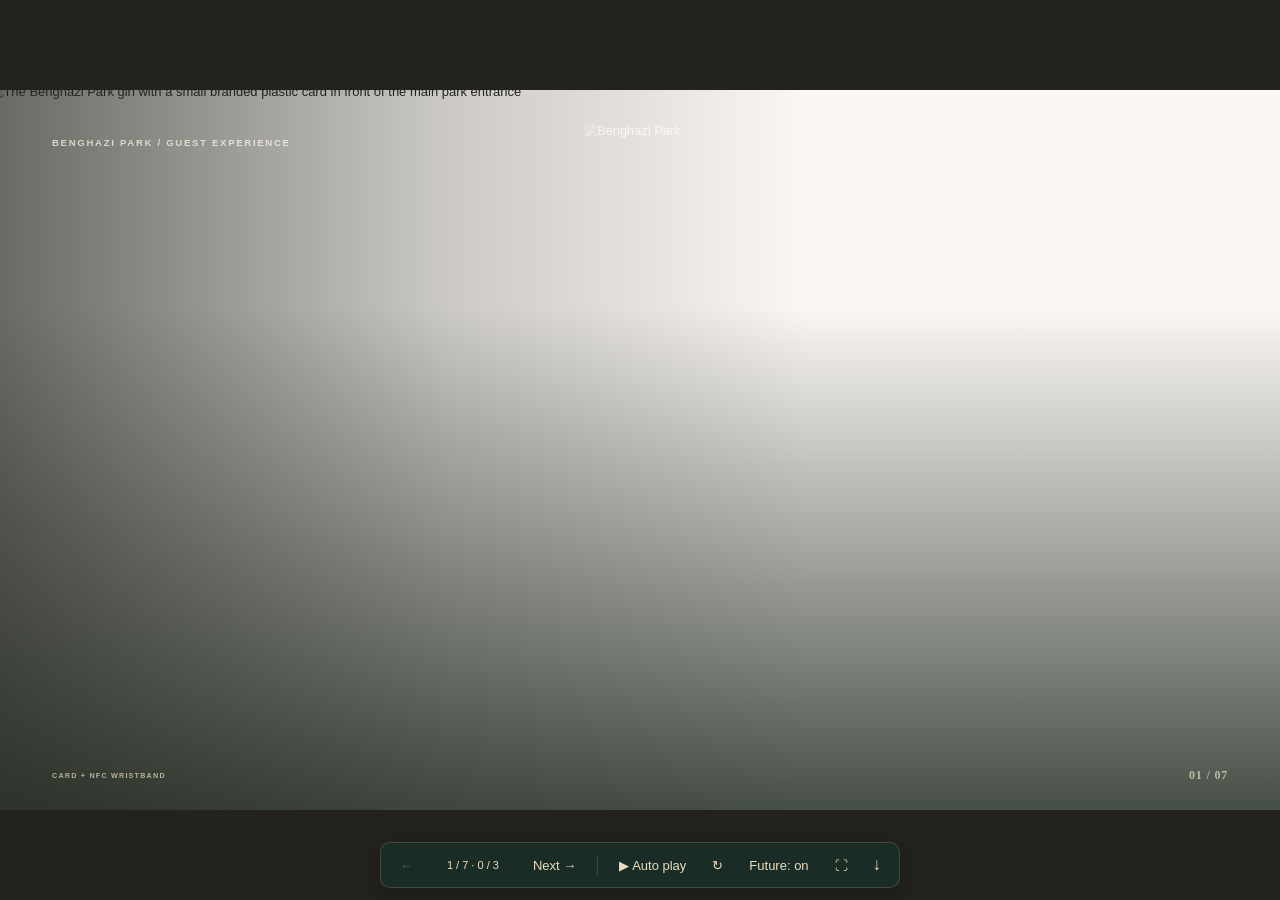
==== index.html @ ab088502 "Brighten only the sixth telephone slide on a pure white canvas" ====
<!doctype html>
<html lang="en"><head><meta charset="utf-8"><meta name="viewport" content="width=device-width,initial-scale=1"><meta name="color-scheme" content="only light"><title>Benghazi Park — One card. One park experience.</title><meta name="description" content="Benghazi Park guest card, park journeys and one connected payment system."><meta property="og:title" content="Benghazi Park — One card. One park experience."><meta property="og:description" content="An animated presentation of the guest wallet and park experience."><meta property="og:type" content="website"><link rel="icon" href="data:,"><link rel="stylesheet" href="presentation.css"></head>
<body><div id="viewport"><main id="stage" aria-label="Benghazi Park presentation">
<section class="slide cover" data-name="One card" data-max="3">
 <img class="hero-image" src="assets/hero.png" alt="The Benghazi Park girl with a small branded plastic card in front of the main park entrance"><div class="cover-shade"></div>
 <header><span class="eyebrow">BENGHAZI PARK / GUEST EXPERIENCE</span><img class="brand" src="assets/brand.png" alt="Benghazi Park"></header>
 <div class="cover-copy"><p class="chapter reveal" data-step="1">A SMALL CARD. A WHOLE PARK.</p><h1 class="reveal" data-step="2">One card.<br>One park<br><em>experience.</em></h1><p class="cover-sub reveal" data-step="3">Your key to the places<br>you come to enjoy.</p></div>
 <p class="card-focus reveal" data-step="3"><i></i> ONE GUEST WALLET</p><footer><span>CARD + NFC WRISTBAND</span><span class="page-no"></span></footer>
</section>
<section class="slide journey" data-name="The guest journey" data-max="5">
 <header><span class="eyebrow">01 / THE GUEST JOURNEY</span><img class="brand" src="assets/brand.png" alt="Benghazi Park"></header>
 <h2>One card.<br><em>Enjoy. Top up. Repeat.</em></h2><p class="start-here">START HERE <svg viewBox="0 0 32 32" aria-hidden="true"><path d="M25 7 7 25M7 12v13h13" fill="none" stroke="currentColor" stroke-width="2" stroke-linecap="round" stroke-linejoin="round"/></svg></p>
 <svg class="journey-lines" viewBox="0 0 1600 900" aria-hidden="true"><defs><marker id="arrow" markerWidth="9" markerHeight="9" refX="7" refY="4.5" orient="auto"><path d="M1 1 7 4.5 1 8" fill="none" stroke="#e84e1d" stroke-width="1.2"/></marker><marker id="mint-arrow" markerWidth="9" markerHeight="9" refX="7" refY="4.5" orient="auto"><path d="M1 1 7 4.5 1 8" fill="none" stroke="#4caa9d" stroke-width="1.2"/></marker></defs><path class="wave-bed" d="M1260 485C1120 300 1045 415 982 516S860 600 800 545C670 420 600 415 512 495S375 576 278 497"/><path class="trace" data-step="2" marker-end="url(#arrow)" d="M1145 439C1080 366 1043 425 983 516L968 545"/><path class="trace" data-step="3" marker-end="url(#arrow)" d="M676 518C604 432 555 445 509 503C476 545 433 563 388 540"/><path class="trace mint" data-step="4" marker-end="url(#mint-arrow)" d="M258 690C335 772 631 782 759 691"/></svg>
 <article class="journey-stop ticket-stop reveal" data-step="1"><p class="place-label">BEFORE THE MAIN ENTRANCE</p><div class="sprite ticket-art" data-sprite="0" role="img" aria-label="Benghazi Park Ticket Office"></div><div class="ticket-actions"><span class="reveal" data-step="2">First top-up <b>02</b></span><i>+</i><span>Get a card <b>01</b></span></div><p class="stop-caption">One Ticket Office. Two operations.</p><div class="ticket-carriers"><img src="assets/carriers.png" alt="Guest card and NFC wristband"><span>CARD OR NFC<br>WRISTBAND</span></div></article>
 <article class="journey-stop ride-stop reveal" data-step="3"><p class="place-label">IN THE PARK</p><img class="ride-art" src="assets/wheel.png" alt="Ferris wheel"><h3>Enjoy the park <b>03</b></h3><p class="stop-caption">Use the wallet for paid experiences.</p></article>
 <article class="journey-stop topup-stop reveal" data-step="4"><p class="place-label">INSIDE THE PARK</p><div class="topup-art"><svg viewBox="0 0 200 200" aria-hidden="true"><path d="M74 137h47l18 28H56Z" fill="#bfd4ca"/><g transform="rotate(-9 100 100)"><rect x="46" y="34" width="105" height="126" rx="16" fill="#315f53"/><rect x="58" y="48" width="81" height="51" rx="6" fill="#a4d8c8"/><path d="M84 74h26M97 61v26" stroke="#4d8e7f" stroke-width="5"/><g fill="#e9f2e7"><circle cx="70" cy="115" r="4"/><circle cx="96" cy="115" r="4"/><circle cx="123" cy="115" r="4"/><circle cx="70" cy="135" r="4"/><circle cx="96" cy="135" r="4"/><circle cx="123" cy="135" r="4"/></g></g></svg><img src="assets/card.png" alt="Small guest card"><span>+</span></div><h3>Top up inside <b class="green">04</b></h3><p class="stop-caption">Visit a nearby service point.</p></article>
 <p class="repeat-caption reveal" data-step="4">TOP UP & KEEP ENJOYING</p><p class="bottom-note reveal" data-step="5"><strong>Wallet top-up and admission are separate.</strong> Top-up is available without entering the park.</p><footer><span>ONE WALLET · TWO CONTACTLESS CARRIERS</span><span class="page-no"></span></footer>
</section>
<section class="slide map-slide" data-name="Connected across the park" data-max="2">
 <header><span class="eyebrow">02 / ONE WALLET, MANY EXPERIENCES</span><img class="brand" src="assets/brand.png" alt="Benghazi Park"></header><h2>One wallet. <em>Across the park.</em></h2>
 <aside class="map-legend"><p>ONE CARD. MANY DESTINATIONS.</p><ol id="map-legend"></ol></aside><div class="map-board" id="main-map"><img class="terrain" src="assets/park.png" alt="Benghazi Park clay diorama with grey asphalt perimeter and the separate internal lakes"><svg id="route-layer" viewBox="0 0 1000 562.5" aria-label="Two animated guest journeys"></svg><div class="map-pins"></div></div>
 <div class="route-panel"><b id="route-title">TWO GUEST JOURNEYS</b><p id="route-caption">Click: guest 1 · Click again: guest 2</p><div class="route-key"><span><i></i>1 · MAIN ENTRANCE</span><span><i></i>2 · QUIET ENTRANCE</span></div><span id="route-status">READY TO EXPLORE</span></div>
 <footer><span>SPEND AT PAID DESTINATIONS · ONE CONNECTED GUEST WALLET</span><span class="page-no"></span></footer>
</section>
<section class="slide system-slide" data-name="One connected system" data-max="8">
 <header><span class="eyebrow">03 / THE SYSTEM BEHIND THE VISIT</span><img class="brand" src="assets/brand.png" alt="Benghazi Park"></header><h2>One system.<br><em>Connected tools.</em></h2>
 <svg class="system-lines" viewBox="0 0 1600 900" aria-hidden="true"><path class="trace" data-step="1" d="M650 392C610 359 586 343 535 343"/><path class="trace" data-step="2" d="M642 451C601 451 593 518 535 518"/><path class="trace" data-step="3" d="M949 392C995 356 1014 343 1060 343"/><path class="trace" data-step="4" d="M958 451C1000 451 1010 518 1060 518"/><path class="trace purple" data-step="5" d="M694 549C623 615 610 692 535 692"/><path class="trace tan" data-step="6" d="M907 549C978 618 994 692 1060 692"/><path class="trace" data-step="7" d="M750 642C716 664 673 651 636 680"/></svg>
 <div class="system-hub"><p>ONE CONNECTED CORE</p><h3>Park<br>management<br>system</h3><span>Wallet · transactions · access</span></div>
 <article class="system-node node-cash reveal" data-step="1"><div class="sprite" data-sprite="0"></div><div><span class="micro">ISSUE · TOP UP · TICKETS</span><h3><em>13</em> universal<br>cash desks</h3><p>Main entrance 10 + second 3</p></div></article>
 <article class="system-node node-entry reveal" data-step="2"><div class="sprite" data-sprite="3"></div><div><span class="micro">PARK ENTRY</span><h3>Entrance<br>turnstiles</h3><p>Admission control</p></div></article>
 <article class="system-node node-attractions reveal" data-step="3"><div class="sprite" data-sprite="4"></div><div><span class="micro">RIDE ACCESS</span><h3>Attraction<br>turnstiles</h3><p>Payment + permission to ride</p></div></article>
 <article class="system-node node-pos reveal" data-step="4"><div class="pos-art"><img src="assets/card.png" alt="Contactless card"><svg viewBox="0 0 120 160" aria-hidden="true"><rect x="18" y="8" width="84" height="143" rx="12" fill="#35685c"/><rect x="28" y="22" width="64" height="55" rx="5" fill="#a9d7c4"/><path d="M36 92h48M36 109h48M36 126h48" stroke="#e6efdf" stroke-width="6" stroke-dasharray="8 10"/></svg></div><div><span class="micro">WALLET PAYMENTS</span><h3>Food & retail<br>POS terminals</h3><p>One wallet across destinations</p></div></article>
 <article class="system-node node-internal reveal" data-step="5"><div class="sprite" data-sprite="0"></div><div><span class="micro">WALLET TOP-UP</span><h3><span class="purple-text">9</span> internal<br>service points</h3><p>Cashier-assisted top-up</p></div></article>
 <article class="system-node node-sports reveal" data-step="6"><div class="sport-art"><svg viewBox="0 0 180 130" aria-hidden="true"><g transform="translate(14 15) rotate(-12 75 50)"><rect width="150" height="98" rx="7" fill="#2c6257" stroke="#c4d2a5" stroke-width="8"/><rect x="12" y="12" width="126" height="74" fill="none" stroke="#d8e0c2" stroke-width="2"/><path d="M75 12v74M12 30h24v38H12M138 30h-24v38h24" fill="none" stroke="#d8e0c2" stroke-width="2"/><circle cx="75" cy="49" r="17" fill="none" stroke="#d8e0c2" stroke-width="2"/></g></svg></div><div><span class="proposed">PROPOSED INTEGRATION</span><h3>Sports complex</h3><p>Payment model to confirm</p></div></article>
 <article class="controller-node reveal" data-step="7"><img src="assets/controller.png" alt="A stylized card controller based on the supplied equipment photo"><h3>Controller</h3></article><img class="system-carriers reveal" data-step="8" src="assets/carriers.png" alt="Benghazi Park guest card and NFC wristband"><p class="system-carriers-caption reveal" data-step="8">ONE GUEST WALLET · CARD OR NFC WRISTBAND</p><footer><span>FUNCTIONAL CONCEPT · PLATFORM AND HARDWARE FOR IT REVIEW</span><span class="page-no"></span></footer>
</section>
<section class="slide service-slide" data-name="Card service across the park" data-max="5">
 <header><span class="eyebrow">04 / NEARBY, THROUGHOUT THE VISIT</span><img class="brand" src="assets/brand.png" alt="Benghazi Park"></header><h2>Card service.<br><em>Across the park.</em></h2>
 <div class="service-key"><span>① ENTRANCE CASH DESKS</span><span>⊕ IN-PARK TOP-UP</span></div><div class="map-board service-map" id="service-map"><img class="terrain" src="assets/park.png" alt="The park's two entrances and internal top-up service points"><div class="map-pins"></div></div>
 <div class="service-stats"><article class="reveal" data-step="1"><b>10</b><h3>Main<br>entrance</h3><p>UNIVERSAL CASH DESKS</p></article><article class="reveal" data-step="2"><b>3</b><h3>Second<br>entrance</h3><p>UNIVERSAL CASH DESKS</p></article><article class="reveal" data-step="3"><b>9</b><h3>Inside<br>the park</h3><p>TOP-UP SERVICE POINTS</p></article></div>
 <div class="cashier-scene reveal" data-step="4"><div class="sprite" data-sprite="5" role="img" aria-label="The guest gives a small park card to a cashier"></div><h3>Tap. Top up. Continue.</h3><p>Card or NFC wristband.<br>Personal assistance at the counter.</p></div>
 <p class="bottom-note reveal" data-step="5"><strong>Top-up is independent of admission.</strong><br><span>Balance check · Lost card · Unused-balance refund — rules to confirm.</span></p><footer><span>CARD SERVICE THROUGHOUT THE VISIT</span><span class="page-no"></span></footer>
</section>
<section class="slide future-slide" data-name="Connected with the guest" data-max="4" data-optional="future" style="background:#fff !important; color-scheme:only light">
 <header><span class="eyebrow">05 / FUTURE POSSIBILITIES</span><img class="brand" src="assets/brand.png" alt="Benghazi Park"></header><h2>Connected<br><em>with the guest.</em></h2><span class="future-tag">OPTIONAL · FUTURE OPTIONS</span>
 <svg class="future-lines" viewBox="0 0 1600 900" aria-hidden="true"><path class="trace mint" data-step="1" d="M640 435C578 430 568 396 510 396"/><path class="trace tan" data-step="2" d="M640 610C590 620 565 660 510 660"/><path class="trace mint" data-step="3" d="M978 435C1040 430 1052 396 1110 396"/><path class="trace tan" data-step="4" d="M978 610C1034 620 1052 660 1110 660"/></svg>
 <div class="sprite future-phone" data-sprite="6" role="img" aria-label="A conceptual guest-service phone, park card and wristband"></div>
 <article class="future-feature staff reveal" data-step="1"><div class="feature-icon">▯</div><div><span class="micro">MOBILE ACCESS</span><h3>Tools for the team</h3><p>Explore service tools for staff,<br>including Ticket Office.</p></div></article>
 <article class="future-feature profile reveal" data-step="2"><div class="feature-icon profile-icon">♙</div><div><span class="micro">CRM & SERVICE HISTORY</span><h3>A guest profile</h3><p>A defined profile link can help<br>staff handle future enquiries.</p></div></article>
 <article class="future-feature feedback reveal" data-step="3"><div class="feature-icon chat-icon">☰</div><div><span class="micro">FEEDBACK & RETURN VISITS</span><h3>Keep the conversation</h3><p>Understand the experience.<br>Explore reasons to visit again.</p></div></article>
 <article class="future-feature online reveal" data-step="4"><div class="feature-icon card-icon">▰</div><div><span class="micro">FUTURE TOP-UP OPTION</span><h3>Online top-up</h3><p>Explore adding funds before<br>or during a visit.</p></div></article>
 <p class="bottom-note"><span>Proposals for discussion. Functions, access and profile linking remain to be defined.</span></p><p class="concept-label">ILLUSTRATIVE INTERFACE · NO LIVE GUEST DATA</p><footer><span>OPTIONAL MODULE · SUBJECT TO IT & RETAIL REVIEW</span><span class="page-no"></span></footer>
</section>
<section class="slide closing" data-name="A better visit" data-max="3">
 <img class="hero-image" src="assets/hero.png" alt="The Benghazi Park girl with her small park card"><div class="closing-shade"></div><header><span class="eyebrow">THE EXPECTED OUTCOME</span><img class="brand" src="assets/brand.png" alt="Benghazi Park"></header><h2>A better visit.<br><em>A clearer view</em><br>of the park.</h2>
 <div class="closing-benefits"><article class="reveal" data-step="1"><span class="micro">FOR THE GUEST</span><h3>A simpler visit.</h3><p>Simple payments.<br>Nearby top-up.<br>Consistent service.</p></article><article class="reveal" data-step="2"><span class="micro">FOR MANAGEMENT</span><h3>A clearer picture.</h3><p>Shared transaction records.<br>Sales by destination.<br>Visibility of park activity.</p></article></div><p class="closing-signoff reveal" data-step="3"><i></i>One card. One park experience.</p><footer><span>CARD · NFC WRISTBAND · ONE GUEST WALLET</span><span class="page-no"></span></footer>
</section>
</main></div>
<nav id="controls" aria-label="Presentation controls"><button id="previous" title="Previous reveal / slide">←</button><span id="counter" aria-live="polite"></span><button id="next" title="Next reveal / slide">Next →</button><i></i><button id="play">▶ Auto play</button><button id="replay" title="Replay this slide (R)">↻</button><button id="future-toggle" title="Include or exclude the future-options slide" aria-pressed="true">Future: on</button><button id="fullscreen" title="Fullscreen (F)">⛶</button><a id="download" href="Benghazi-Park-Presentation.html" download title="Download an offline copy" aria-label="Download the presentation">↓</a></nav><p id="help">Click / → next · ← back · R replay · P auto play · F fullscreen · H hide controls · swipe on touch screens</p>
<script src="map-data.js"></script><script src="map.js"></script><script src="presentation.js"></script></body></html>
---- presentation.css ----
@font-face{font-family:Rubik;src:url(assets/Rubik-800.woff2);font-weight:800;font-display:block}@font-face{font-family:Rubik;src:url(assets/Rubik-700.woff2);font-weight:700;font-display:block}@font-face{font-family:Manrope;src:url(assets/Manrope-400.woff2);font-weight:400;font-display:block}@font-face{font-family:Manrope;src:url(assets/Manrope-600.woff2);font-weight:600;font-display:block}@font-face{font-family:Manrope;src:url(assets/Manrope-800.woff2);font-weight:800;font-display:block}
:root{color-scheme:only light;--paper:#fbf7f2;--ink:#25231f;--orange:#e84e1d;--mint:#4caa9d;--muted:#a48d75;--purple:#8c65a2;--ease:cubic-bezier(.2,.8,.2,1)}*{box-sizing:border-box}html,body{margin:0;width:100%;height:100%;overflow:hidden;background:#23221f;color:var(--ink);font-family:Manrope,Arial,sans-serif}h1,h2,h3,p,ol{margin:0}button{font:inherit;cursor:pointer}button:focus-visible{outline:3px solid #ffb179;outline-offset:3px}#viewport{position:absolute;inset:0;overflow:hidden}#stage{position:absolute;left:50%;top:50%;width:1600px;height:900px;margin-left:-800px;margin-top:-450px;transform-origin:center;overflow:hidden;touch-action:pan-y}.slide{position:absolute;inset:0;background:var(--paper);visibility:hidden;opacity:0;pointer-events:none;overflow:hidden;isolation:isolate;transition:opacity .55s,visibility .55s}.slide.active{visibility:visible;opacity:1;pointer-events:auto;z-index:2}header{position:absolute;left:65px;right:65px;top:42px;height:64px;z-index:10}.brand{position:absolute;width:139px;height:61px;left:50%;top:0;transform:translateX(-50%);object-fit:contain;mix-blend-mode:multiply}.eyebrow{display:block;padding-top:17px;color:#8b8378;font-size:12px;font-weight:800;letter-spacing:2.1px}h1,h2,h3{font-family:Rubik,Arial,sans-serif;font-weight:800}h2{position:absolute;left:65px;top:132px;font-size:62px;line-height:1.04;letter-spacing:-2.2px;z-index:5}em{font-style:normal;color:var(--orange)}footer{position:absolute;left:65px;right:65px;bottom:35px;display:flex;justify-content:space-between;align-items:center;font-size:9px;font-weight:800;letter-spacing:1.5px;color:#a49b8f;z-index:15}.page-no{font-family:Rubik;font-size:15px;font-weight:700;letter-spacing:1px}.micro{font-size:9px;letter-spacing:1.6px;font-weight:800;color:#9d9e89}.reveal{opacity:0;transform:translateY(25px);transition:opacity .55s,transform .7s var(--ease)}.reveal.seen{opacity:1;transform:translateY(0)}.trace{fill:none;stroke:#8aac9d;stroke-width:2;stroke-linecap:round;stroke-dasharray:1;stroke-dashoffset:1;opacity:0;transition:stroke-dashoffset 1.1s var(--ease),opacity .3s}.trace.seen{stroke-dashoffset:0;opacity:1}.trace.mint{stroke:var(--mint)}.trace.purple{stroke:#ac95b8}.trace.tan{stroke:#b5a78b}.sprite{background-image:url(assets/kit.png);background-size:300% 300%;background-repeat:no-repeat;mix-blend-mode:multiply;aspect-ratio:1;flex:none}.bottom-note{position:absolute;left:65px;bottom:82px;border-left:2px solid var(--orange);padding:5px 0 5px 20px;color:#a18b72;font-size:13px;line-height:1.7}.bottom-note strong{color:#655c4e;font-weight:800;margin-right:7px}.bottom-note span{font-size:11px}
/* Cover / closing use one consistent heroine and branded plastic card. */
.hero-image{position:absolute;inset:0;width:100%;height:100%;object-fit:cover;object-position:center;transform:scale(1.015);animation:camera 14s ease-in-out infinite alternate}@keyframes camera{to{transform:scale(1.045) translateX(-6px)}}.cover-shade{position:absolute;inset:0;background:linear-gradient(90deg,#20241daa 0%,#20241d37 35%,transparent 63%),linear-gradient(0deg,#19251bcc,transparent 70%)}.cover header,.closing header{mix-blend-mode:screen}.cover .brand,.closing .brand{filter:invert(1) grayscale(1);mix-blend-mode:screen;opacity:.9}.cover .eyebrow,.closing .eyebrow{color:#f7ead4bb}.cover footer,.closing footer{color:#e8ddc1bb}.cover-copy{position:absolute;left:75px;bottom:139px;color:#fff1d7}.chapter{font-size:11px;font-weight:800;letter-spacing:2px;margin-bottom:24px}.cover h1{font-size:76px;letter-spacing:-3.5px;line-height:.99}.cover h1 em{color:#f87540}.cover-sub{font-size:19px;font-weight:600;line-height:1.6;margin-top:26px}.card-focus{position:absolute;right:285px;bottom:145px;font-size:11px;font-weight:800;letter-spacing:2px;color:#fff0ce;display:flex;align-items:center;gap:15px}.card-focus i{width:12px;height:12px;border-radius:50%;background:#ffe6ab;box-shadow:0 0 22px #f6e1a377}
/* Guest story reads from right to left along an organic wave. */
.journey-lines{position:absolute;inset:0;width:100%;height:100%;z-index:1}.wave-bed{fill:none;stroke:#f2e9da;stroke-width:65;stroke-linecap:round;opacity:.65}.journey-lines .trace{stroke:var(--orange);stroke-width:2.7}.journey-lines .trace.mint{stroke:var(--mint);stroke-width:2.2}.start-here{position:absolute;right:112px;top:210px;color:#b39571;font-size:11px;letter-spacing:2px;font-weight:800}.start-here b{font-size:36px;font-weight:400;margin-left:15px;vertical-align:middle;color:var(--orange)}.journey-stop{position:absolute;z-index:3;text-align:center}.place-label{font-size:11px;letter-spacing:1.8px;font-weight:800;color:#ac967e}.ticket-stop{left:1110px;top:280px;width:390px}.ticket-art{width:340px;height:280px;margin:15px auto 6px;background-size:300% 300%;mask-image:radial-gradient(ellipse at center,#000 58%,transparent 76%)}.ticket-actions{display:flex;align-items:center;justify-content:center;gap:18px;font-family:Rubik;font-size:24px;letter-spacing:-.8px;white-space:nowrap}.ticket-actions i{font:400 24px Manrope;color:#cdbba3}.ticket-actions b,.journey-stop h3 b{display:inline-grid;place-items:center;width:29px;height:29px;margin-left:7px;border-radius:50%;color:#fff;background:var(--orange);font:800 10px Manrope;letter-spacing:0;vertical-align:middle;box-shadow:0 5px 14px #e84e1d20}.stop-caption{font-size:14px;font-weight:600;color:#a48b70;margin-top:16px;line-height:1.5}.ticket-carriers{display:flex;align-items:center;justify-content:center;gap:16px;margin-top:25px}.ticket-carriers img{width:150px;height:75px;object-fit:contain}.ticket-carriers span{font-size:8px;line-height:1.8;letter-spacing:1.4px;color:#a3886a;text-align:left;font-weight:800}.ride-stop{left:620px;top:309px;width:360px}.ride-art{width:300px;height:300px;object-fit:contain;mix-blend-mode:multiply;mask-image:radial-gradient(ellipse,#000 55%,transparent 76%);margin-top:10px}.journey-stop h3{font-size:26px;letter-spacing:-.7px;margin-top:1px}.topup-stop{left:100px;top:351px;width:350px}.topup-art{position:relative;height:269px;margin-top:5px}.topup-art svg{position:absolute;left:95px;top:15px;width:220px;height:220px;filter:drop-shadow(0 16px 15px #315f5325)}.topup-art img{position:absolute;left:30px;bottom:20px;width:140px;height:140px;object-fit:contain;mix-blend-mode:multiply;transform:rotate(-16deg);mask-image:radial-gradient(ellipse,#000 47%,transparent 73%)}.topup-art span{position:absolute;top:42px;left:83px;background:#58c8b8;border-radius:50%;width:39px;height:39px;display:grid;place-items:center;color:white;font-size:29px;box-shadow:0 7px 20px #58c8b833}.journey-stop h3 b.green{background:#4eab9d}.repeat-caption{position:absolute;left:410px;top:731px;color:#56aa9b;font-size:10px;letter-spacing:1.4px;font-weight:800}.journey .bottom-note{left:96px}
/* Common geographic artwork; pins are separate editable objects. */
.map-slide h2{font-size:55px;top:143px}.map-board{position:absolute;left:265px;top:212px;width:1310px;height:650px}.terrain{position:absolute;inset:0;width:100%;height:100%;object-fit:fill;mix-blend-mode:multiply}.map-pins{position:absolute;inset:0;z-index:4}.map-pin{position:absolute;transform:translate(-50%,-50%);width:var(--size,50px);height:var(--size,50px);pointer-events:none}.map-pin .sprite{position:absolute;inset:0;mask-image:radial-gradient(ellipse,#000 47%,transparent 73%)}.map-pin .wheel-model{position:absolute;inset:-23px -13px -2px;width:calc(100% + 26px);height:calc(100% + 21px);object-fit:contain;mix-blend-mode:multiply;mask-image:radial-gradient(ellipse,#000 46%,transparent 73%)}.map-number{position:absolute;left:50%;top:68%;transform:translate(-50%,-50%);width:27px;height:27px;border:1px solid #e4dfd2;border-radius:50%;background:#fffdf6;color:#6c6452;box-shadow:0 2px 6px #4b3a1920;display:grid;place-items:center;font-family:Rubik;font-size:13px;font-weight:700;z-index:6}.map-pin.small .map-number{width:18px;height:18px;font-size:9px;top:72%;box-shadow:0 1px 3px #4b3a1922}.map-pin.no-model .map-number{top:50%}.map-legend{position:absolute;left:65px;top:314px;width:220px;z-index:5}.map-legend>p{font-size:8px;letter-spacing:1.3px;color:#a49580;font-weight:800;margin-bottom:20px}.map-legend ol{list-style:none;padding:0}.map-legend li{display:flex;align-items:flex-start;gap:11px;min-height:30px;font-size:14px;font-weight:600;color:#625b4e}.map-legend .legend-number{border-radius:50%;border:1px solid #d9d3c7;background:#fffdf7;flex:none;width:19px;height:19px;font-size:10px;display:grid;place-items:center;font-family:Rubik}.map-legend small{display:block;font-size:8px;color:#b6a48b;line-height:1.5;font-weight:400;margin-top:2px}.map-legend li.has-note{margin-bottom:6px}.map-slide footer{font-size:8px}#route-layer{position:absolute;inset:0;width:100%;height:100%;overflow:visible;z-index:3;pointer-events:none}.guest-route{visibility:hidden}.guest-route.shown{visibility:visible}.route-halo,.route-ink{fill:none;stroke-linecap:round;stroke-linejoin:round;stroke-dasharray:1;stroke-dashoffset:1}.route-halo{stroke:#fff7e9;stroke-width:9;opacity:.95}.route-ink{stroke:var(--route-color);stroke-width:5.6}.route-head{fill:#fff9e9;stroke:var(--route-color);stroke-width:2}.route-traveller{display:none}.guest-route.playing .route-traveller{display:block}.route-panel{position:absolute;right:88px;top:142px;width:365px;border-left:2px solid #b0c4bc;padding-left:14px;z-index:7;color:#9a8d75}.route-panel>b{display:block;font:800 10px Manrope;letter-spacing:1px;color:var(--mint)}.route-panel>p{font-size:10px;font-weight:600;line-height:1.6;margin-top:7px;max-width:350px}.route-panel>span{display:block;font-size:8px;letter-spacing:1.2px;font-weight:800;margin-top:9px;color:#ab9d86}.route-key{display:flex;gap:18px;margin-top:9px;font-size:7px;letter-spacing:.6px;font-weight:800}.route-key span{display:flex;align-items:center;gap:5px}.route-key i{width:17px;height:3px;border-radius:3px;background:#ed6c2f}.route-key span+span i{background:#72c7f2}
/* One central hub, six tool groups and the guest carriers. */
.system-slide,.service-slide,.future-slide{background:radial-gradient(ellipse at 50% 55%,#fcf4e7,#fbf7f2 70%)}.system-lines,.future-lines{position:absolute;inset:0;width:100%;height:100%}.system-lines .trace{stroke-width:1.8}.system-hub{position:absolute;left:637px;top:331px;width:326px;height:326px;border-radius:50%;background:linear-gradient(140deg,#ff9b67,#e84e1d);border:10px solid #ffe6cf;box-shadow:0 14px 45px #d26a3225;display:flex;flex-direction:column;align-items:center;justify-content:center;text-align:center;color:#fff7dc}.system-hub>p{font-size:8px;letter-spacing:1.2px;font-weight:800;margin-bottom:19px;opacity:.75}.system-hub h3{font-size:37px;line-height:.98;letter-spacing:-1.4px}.system-hub>span{font-size:9px;margin-top:20px;font-weight:600;opacity:.8}.system-node{position:absolute;display:flex;align-items:center;gap:10px;width:440px;height:150px}.system-node>.sprite,.pos-art,.sport-art{width:170px;height:150px;mask-image:radial-gradient(ellipse,#000 52%,transparent 75%)}.system-node h3{font-size:25px;line-height:1.08;letter-spacing:-.8px;margin-top:10px}.system-node p{font-size:11px;font-weight:600;line-height:1.5;color:#9b8a72;margin-top:15px}.node-cash{left:63px;top:298px}.node-entry{left:63px;top:475px}.node-internal{left:63px;top:650px}.node-attractions{left:1057px;top:298px}.node-pos{left:1057px;top:475px}.node-sports{left:1057px;top:650px}.purple-text{color:var(--purple)}.proposed{display:inline-block;border:1px solid #d2c9b9;padding:4px 6px;font-size:7px;letter-spacing:1px;color:#a18e73;font-weight:800}.pos-art{position:relative;flex:none;overflow:hidden}.pos-art>svg{position:absolute;right:12px;top:5px;width:80px;height:132px;transform:rotate(-15deg)}.pos-art>img{position:absolute;left:0;top:49px;width:104px;height:104px;object-fit:contain;mix-blend-mode:multiply;z-index:2}.sport-art svg{width:100%;height:100%}.system-carriers{position:absolute;left:664px;top:674px;width:285px;height:143px;object-fit:contain}.system-carriers-caption{position:absolute;left:652px;top:821px;width:310px;text-align:center;font-size:7px;letter-spacing:1.2px;color:#ad9780;font-weight:800}
/* Service geography / cashier example. */
.service-key{position:absolute;left:66px;top:278px;font-size:8px;letter-spacing:1px;color:#a7957d;display:flex;gap:18px}.service-map{left:10px;top:300px;width:1075px;height:515px}.service-map .map-pin .map-number{width:24px;height:24px;font-size:11px;border:2px solid #e9c5a3;color:#ba7038}.service-map .map-pin.small .map-number{border-color:#baa5ca;color:var(--purple);width:21px;height:21px;font-size:13px}.service-stats{position:absolute;left:1133px;top:303px;width:378px;display:grid;grid-template-columns:repeat(3,1fr);gap:14px}.service-stats article{background:#fff9edb0;padding:13px 10px 15px;border-radius:5px;min-height:162px}.service-stats b{font-family:Rubik;font-weight:800;font-size:43px;color:#d8753d;letter-spacing:-1px}.service-stats article:last-child b{color:var(--purple)}.service-stats h3{font-size:15px;line-height:1.2;letter-spacing:-.2px;margin-top:9px}.service-stats p{font-size:5.5px;color:#baa58a;letter-spacing:.7px;line-height:1.8;margin-top:12px;font-weight:800}.cashier-scene{position:absolute;left:1132px;top:472px;width:379px}.cashier-scene .sprite{width:379px;height:280px;mask-image:radial-gradient(ellipse,#000 55%,transparent 77%)}.cashier-scene h3{font-size:24px;letter-spacing:-.8px;color:#6b5b46;margin-top:-2px}.cashier-scene p{font-size:12px;line-height:1.6;color:#a08a6d;margin-top:10px}.service-slide .bottom-note{left:65px;bottom:79px;font-size:13px}
/* Optional future module has no live guest data. */
.future-tag{position:absolute;right:80px;top:170px;border:1px solid #d9cbb3;border-radius:20px;padding:8px 13px;font-size:8px;letter-spacing:1.2px;font-weight:800;color:#b1946b}.future-phone{position:absolute;left:570px;top:312px;width:475px;height:460px;mask-image:radial-gradient(ellipse,#000 55%,transparent 77%)}.future-feature{position:absolute;display:flex;gap:25px;width:390px;align-items:center}.future-feature.staff{left:78px;top:362px}.future-feature.profile{left:78px;top:626px}.future-feature.feedback{left:1128px;top:362px}.future-feature.online{left:1128px;top:626px}.feature-icon{width:70px;height:78px;border:6px solid #79b9a5;border-radius:15px;background:#f9f0d9;box-shadow:5px 8px 0 #d9d2b8,0 15px 25px #59745310;display:grid;place-items:center;font:700 55px Rubik;color:#e59d6b;transform:rotate(-8deg);flex:none}.feature-icon.profile-icon{border:0;border-radius:35px;background:radial-gradient(circle at 40% 30%,#e6d6a8,#b0c5a3);color:#6e9b79;font-size:58px;box-shadow:none}.feature-icon.chat-icon{height:55px;width:74px;border:0;border-radius:12px;background:#f6a569;color:#fff0d3;font-size:39px;transform:rotate(5deg)}.feature-icon.card-icon{height:47px;width:75px;border:0;border-radius:8px;background:#8cc5b3;color:#e7e9c9;font-size:43px;transform:rotate(17deg)}.future-feature h3{font-size:24px;letter-spacing:-.7px;color:#76624a;margin-top:12px;line-height:1.1}.future-feature p{font-size:13px;font-weight:600;line-height:1.8;color:#a28d72;margin-top:17px}.future-feature .micro{font-size:7px;letter-spacing:1.3px}.future-slide .bottom-note{bottom:80px}.concept-label{position:absolute;right:392px;bottom:101px;font-size:6px;color:#b5a489;font-weight:800;letter-spacing:1.4px}
/* Expected outcome retains the same approved visual identity. */
.closing-shade{position:absolute;inset:0;background:linear-gradient(90deg,#102a22f2 0%,#112c25e0 35%,#112c2580 57%,#112c2544 100%),linear-gradient(0deg,#12291dbb,transparent 75%)}.closing h2{color:#fff0d6;font-size:73px;top:154px;left:79px;letter-spacing:-3px;line-height:1.01}.closing h2 em{color:#f59d69}.closing-benefits{position:absolute;left:80px;top:500px;display:grid;grid-template-columns:320px 370px;gap:55px;width:745px}.closing-benefits .micro{font-size:10px;letter-spacing:1.8px;color:#a5c8ad}.closing-benefits h3{font-size:29px;letter-spacing:-.7px;color:#fff1d8;margin-top:24px}.closing-benefits p{font-size:18px;line-height:1.9;font-weight:600;color:#d0d6bf;margin-top:23px}.closing-signoff{position:absolute;left:80px;bottom:110px;color:#edbf8e;font-size:18px;display:flex;gap:20px;align-items:center;font-weight:800}.closing-signoff i{width:52px;height:2px;background:#eab57c}.closing footer{font-size:9px;color:#c0c7b3}
/* Viewer controls stay independent of the scaled slide canvas. */
#controls{position:fixed;left:50%;bottom:12px;transform:translateX(-50%);display:flex;flex-wrap:wrap;align-items:center;justify-content:center;gap:4px;width:max-content;max-width:calc(100vw - 16px);padding:5px 8px;background:#192f27ee;border:1px solid #e2c39333;box-shadow:0 6px 23px #0004;border-radius:10px;color:#ebddc1;z-index:50}#controls button{border:0;background:transparent;color:inherit;padding:7px 11px;border-radius:5px;font:13px Arial;white-space:nowrap}#controls button:hover{background:#f5e4c41a}#controls button:disabled{opacity:.3;cursor:default}#controls .on{color:#ffc489}#controls>i{width:1px;height:20px;background:#e7cba333;margin:0 6px}#counter{font:11px Arial;min-width:90px;text-align:center}#help{position:fixed;top:9px;left:50%;transform:translateX(-50%);font:11px Arial;color:#dbc9a5;z-index:50;text-align:center;pointer-events:none;animation:help-fade 10s both;white-space:nowrap}@keyframes help-fade{0%,55%{opacity:.9}100%{opacity:0}}body.clean #controls,body.clean #help{display:none}@media(max-width:600px){#controls button{padding:7px 9px;font-size:12px}#controls>i{display:none}#help{white-space:normal;width:90%;font-size:10px}}@media(max-height:500px){body:not(.clean) #viewport{bottom:66px}#help{display:none}}@media(prefers-reduced-motion:reduce){*,*:before,*:after{animation:none!important;transition-duration:.01ms!important}.hero-image{transform:none}}@media print{@page{size:1600px 900px;margin:0}html,body{height:auto;overflow:visible;background:var(--paper)}#viewport{position:static;overflow:visible}#stage{position:static;margin:0;height:auto;transform:none!important;overflow:visible}.slide{position:relative;height:900px;opacity:1;visibility:visible;break-after:page;print-color-adjust:exact;-webkit-print-color-adjust:exact}.reveal{opacity:1;transform:none}.trace{opacity:1;stroke-dashoffset:0}#controls,#help{display:none}}
.map-pin.reveal{transform:translate(-50%,calc(-50% + 25px))}.map-pin.reveal.seen{transform:translate(-50%,-50%)}
.map-legend li{font-size:16px}.start-here svg{width:32px;height:32px;vertical-align:middle;color:var(--orange);margin-left:14px}
.future-phone{background-position:0% 95%!important;mask-image:linear-gradient(to right,transparent,#000 5%,#000 95%,transparent),linear-gradient(to bottom,transparent,#000 4%,#000 96%,transparent);mask-composite:intersect}
#controls a{display:block;border-radius:5px;padding:7px 10px;font:17px Arial;color:inherit;text-decoration:none}#controls a:hover{background:#f5e4c41a}#controls a:focus-visible{outline:3px solid #ffb179;outline-offset:3px}

/* IT-1: keep requested light slides bright, including automatic browser dark mode. */
body.light-canvas{background:#fffdf8}
.map-slide,.service-slide,.future-slide{background:#fffdf8;color:#25231f}
.map-slide .terrain,.service-slide .terrain{mix-blend-mode:normal;filter:brightness(1.16) contrast(.92) saturate(.88)}
.map-slide .map-pin .sprite,.service-slide .map-pin .sprite,.map-slide .wheel-model,.service-slide .wheel-model{filter:brightness(1.1) saturate(.92)}
.future-slide .future-phone{filter:brightness(1.1) saturate(.94)}
.future-slide .future-feature h3{color:#62523f}
.future-slide .future-feature p{color:#8c775e}

/* IT-1: photo-based controller, then guest carriers on the final click. */
.controller-node{position:absolute;left:575px;top:662px;width:250px;height:160px}
.controller-node img{position:absolute;left:0;top:0;width:115px;height:160px;object-fit:contain}
.controller-node h3{position:absolute;left:110px;top:66px;font-size:24px;line-height:1.08;letter-spacing:-.8px;color:#5e5548}
.system-carriers{left:835px;top:705px;width:225px;height:112px}
.system-carriers-caption{left:800px;top:821px;width:290px}

/* Sixth slide only: white canvas and brighter unblended concept illustration. */
.future-slide{background:#fff!important;background-image:none!important;color-scheme:only light}
.future-slide .future-phone{mix-blend-mode:normal;filter:contrast(.96) brightness(1.16) saturate(.94)}
.future-slide .feature-icon{filter:brightness(1.07)}
.future-slide .future-feature h3{color:#383c35}
.future-slide .future-feature p{color:#696252}
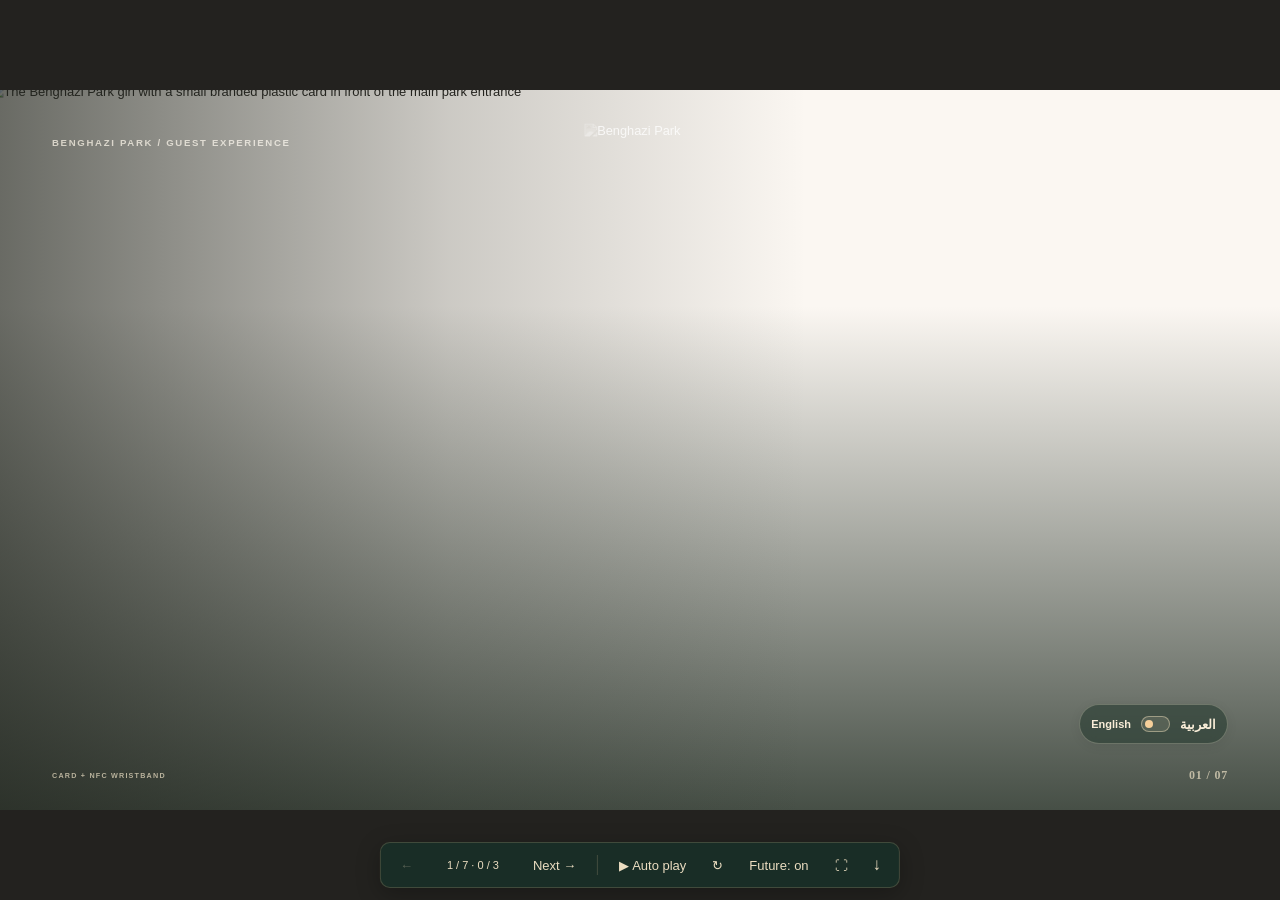
==== commit 65a37a00: "Prepare English Arabic presentation with a cover-only language switch" ====
--- a/index.html
+++ b/index.html
@@ -55,6 +55,6 @@
  <img class="hero-image" src="assets/hero.png" alt="The Benghazi Park girl with her small park card"><div class="closing-shade"></div><header><span class="eyebrow">THE EXPECTED OUTCOME</span><img class="brand" src="assets/brand.png" alt="Benghazi Park"></header><h2>A better visit.<br><em>A clearer view</em><br>of the park.</h2>
  <div class="closing-benefits"><article class="reveal" data-step="1"><span class="micro">FOR THE GUEST</span><h3>A simpler visit.</h3><p>Simple payments.<br>Nearby top-up.<br>Consistent service.</p></article><article class="reveal" data-step="2"><span class="micro">FOR MANAGEMENT</span><h3>A clearer picture.</h3><p>Shared transaction records.<br>Sales by destination.<br>Visibility of park activity.</p></article></div><p class="closing-signoff reveal" data-step="3"><i></i>One card. One park experience.</p><footer><span>CARD · NFC WRISTBAND · ONE GUEST WALLET</span><span class="page-no"></span></footer>
 </section>
-</main></div>
+</main><button id="language-toggle" type="button" role="switch" aria-checked="false" aria-label="Switch to Arabic" hidden><span lang="en" dir="ltr">English</span><i aria-hidden="true"><b></b></i><span lang="ar" dir="rtl">العربية</span></button></div>
 <nav id="controls" aria-label="Presentation controls"><button id="previous" title="Previous reveal / slide">←</button><span id="counter" aria-live="polite"></span><button id="next" title="Next reveal / slide">Next →</button><i></i><button id="play">▶ Auto play</button><button id="replay" title="Replay this slide (R)">↻</button><button id="future-toggle" title="Include or exclude the future-options slide" aria-pressed="true">Future: on</button><button id="fullscreen" title="Fullscreen (F)">⛶</button><a id="download" href="Benghazi-Park-Presentation.html" download title="Download an offline copy" aria-label="Download the presentation">↓</a></nav><p id="help">Click / → next · ← back · R replay · P auto play · F fullscreen · H hide controls · swipe on touch screens</p>
-<script src="map-data.js"></script><script src="map.js"></script><script src="presentation.js"></script></body></html>
+<script src="i18n.js"></script><script src="map-data.js"></script><script src="map.js"></script><script src="presentation.js"></script></body></html>
--- a/presentation.css
+++ b/presentation.css
@@ -43,3 +43,100 @@
 .future-slide .feature-icon{filter:brightness(1.07)}
 .future-slide .future-feature h3{color:#383c35}
 .future-slide .future-feature p{color:#696252}
+
+/* One unobtrusive language switch, shown only on the cover. This overlay is
+   outside the scaled canvas so it remains usable on a phone. */
+#language-toggle{position:absolute;right:65px;bottom:82px;z-index:25;display:flex;align-items:center;justify-content:center;gap:10px;min-height:40px;padding:5px 11px;border:1px solid #f6ead442;border-radius:24px;background:#23382d91;backdrop-filter:blur(7px);color:#f9edd8;font:600 11px Manrope,Arial,sans-serif;direction:ltr;box-shadow:0 2px 12px #0001}
+#language-toggle[hidden]{display:none}
+#language-toggle>span:last-child{font:700 13px Cairo,Arial,sans-serif}
+#language-toggle i{display:block;position:relative;width:29px;height:16px;border:1px solid #efdfbd77;border-radius:12px;background:#f5e7c822}
+#language-toggle i b{position:absolute;left:3px;top:3px;width:8px;height:8px;border-radius:50%;background:#f6cf9a;transition:transform .2s}
+#language-toggle[aria-checked=true] i b{transform:translateX(13px)}
+#language-toggle:hover{background:#23382dc9;border-color:#f6ead488}
+#language-toggle:focus-visible{outline:2px solid #ffd1a7;outline-offset:4px}
+@media(max-width:600px){#language-toggle{gap:8px;padding:4px 9px;font-size:10px;min-height:36px}#language-toggle>span:last-child{font-size:12px}}
+@media print{#language-toggle{display:none}}
+
+/* Arabic uses the original Cairo face. Geographic objects, route order and
+   illustrations keep their approved coordinates; text receives RTL layout. */
+@font-face{font-family:Cairo;src:url(assets/Cairo-700.ttf) format('truetype');font-weight:400 700;font-display:block}
+@font-face{font-family:Cairo;src:url(assets/Cairo-900.ttf) format('truetype');font-weight:800 900;font-display:block}
+#stage{direction:ltr}
+html:lang(ar) #stage{font-family:Cairo,Arial,sans-serif}
+html:lang(ar) [data-i18n]{direction:rtl;letter-spacing:0;text-align:right;font-family:Cairo,Arial,sans-serif}
+html:lang(ar) h1,html:lang(ar) h2,html:lang(ar) h3{font-family:Cairo,Arial,sans-serif;font-weight:900;letter-spacing:0}
+html:lang(ar) h2{line-height:1.3;font-size:59px}
+html:lang(ar) .eyebrow{font-size:14px;padding-top:14px}
+html:lang(ar) footer>span:first-child{font-size:12px}
+html:lang(ar) .cover-copy{width:590px}
+html:lang(ar) .cover h1{font-size:66px;line-height:1.32}
+html:lang(ar) .chapter{font-size:15px;margin-bottom:16px}
+html:lang(ar) .cover-sub{font-size:22px;line-height:1.65;margin-top:17px}
+html:lang(ar) .card-focus{font-size:15px;gap:12px}
+html:lang(ar) .journey h2{width:670px}
+html:lang(ar) .start-here{font-size:15px}
+html:lang(ar) .journey-stop [data-i18n]{text-align:center}
+html:lang(ar) .place-label{font-size:15px}
+html:lang(ar) .ticket-actions{gap:12px}
+html:lang(ar) .ticket-actions>span{font-size:25px;white-space:nowrap}
+html:lang(ar) .ticket-actions b,html:lang(ar) .journey-stop h3 b{margin-left:0;margin-right:7px}
+html:lang(ar) .journey-stop h3{font-size:29px}
+html:lang(ar) .stop-caption{font-size:16px}
+html:lang(ar) .ticket-carriers span{font-size:12px}
+html:lang(ar) .repeat-caption{font-size:14px}
+html:lang(ar) .bottom-note{border-left:0;border-right:2px solid var(--orange);padding:5px 20px 5px 0;font-size:16px;line-height:1.65}
+html:lang(ar) .bottom-note span{font-size:14px}
+html:lang(ar) .bottom-note strong{margin-right:0;margin-left:7px}
+html:lang(ar) .map-slide h2{font-size:48px;max-width:1000px}
+html:lang(ar) .map-legend>p{font-size:13px}
+html:lang(ar) .map-legend li{direction:rtl;font-family:Cairo,Arial,sans-serif;font-size:18px;line-height:1.55;min-height:31px;text-align:right}
+html:lang(ar) .map-legend small{font-family:Cairo,Arial,sans-serif;font-size:11px}
+html:lang(ar) .map-legend .legend-number,html:lang(ar) .map-number,html:lang(ar) .page-no{direction:ltr;font-family:Rubik,Arial,sans-serif}
+html:lang(ar) .route-panel{direction:rtl;border-left:0;border-right:2px solid #b0c4bc;padding-left:0;padding-right:14px}
+html:lang(ar) .route-panel>b{font-family:Cairo,Arial,sans-serif;font-size:14px;letter-spacing:0}
+html:lang(ar) .route-panel>p{font-size:13px;line-height:1.65}
+html:lang(ar) .route-panel>span{font-size:11px;letter-spacing:0}
+html:lang(ar) .route-key{font-size:10px;gap:14px}
+html:lang(ar) .system-slide h2{width:530px}
+html:lang(ar) .system-hub [data-i18n]{text-align:center}
+html:lang(ar) .system-hub>p{font-size:13px;margin-bottom:15px}
+html:lang(ar) .system-hub h3{font-size:42px;line-height:1.35}
+html:lang(ar) .system-hub>span{font-size:12px;margin-top:15px}
+html:lang(ar) .system-node>div:last-child{flex:1;min-width:0;direction:rtl}
+html:lang(ar) .system-node .micro{font-size:11px;white-space:nowrap}
+html:lang(ar) .system-node h3{font-size:27px;line-height:1.35;margin-top:7px}
+html:lang(ar) .system-node p{font-size:12px;line-height:1.7;margin-top:8px}
+html:lang(ar) .proposed{font-size:11px}
+html:lang(ar) .controller-node h3{font-size:23px;white-space:nowrap;top:63px}
+html:lang(ar) .system-carriers-caption{font-size:10px;text-align:center}
+html:lang(ar) .service-key{font-size:12px}
+html:lang(ar) .service-stats h3{font-size:20px;line-height:1.3;margin-top:7px}
+html:lang(ar) .service-stats p{font-size:10px;line-height:1.6;margin-top:8px}
+html:lang(ar) .service-stats article{min-height:174px}
+html:lang(ar) .cashier-scene h3{font-size:29px}
+html:lang(ar) .cashier-scene p{font-size:16px}
+html:lang(ar) .service-slide .bottom-note{font-size:16px;max-width:990px}
+html:lang(ar) .future-slide h2{width:530px}
+html:lang(ar) .future-tag{font-size:12px}
+html:lang(ar) .future-feature>div:last-child{flex:1;min-width:0;direction:rtl}
+html:lang(ar) .future-feature .micro{font-size:10px}
+html:lang(ar) .future-feature h3{font-size:27px;line-height:1.4;margin-top:8px}
+html:lang(ar) .future-feature p{font-size:15px;line-height:1.8;margin-top:11px}
+html:lang(ar) .future-slide .concept-label{font-size:10px;right:150px}
+html:lang(ar) .closing h2{font-size:66px;line-height:1.3;width:700px}
+html:lang(ar) .closing-benefits .micro{font-size:15px}
+html:lang(ar) .closing-benefits h3{font-size:32px;line-height:1.4;margin-top:15px}
+html:lang(ar) .closing-benefits p{font-size:22px;line-height:1.8;margin-top:16px}
+html:lang(ar) .closing-signoff{font-size:22px}
+html:lang(ar) #controls{font-family:Cairo,Arial,sans-serif;direction:ltr}
+html:lang(ar) #controls button{font-family:Cairo,Arial,sans-serif;line-height:1.5}
+html:lang(ar) #counter{direction:ltr}
+html:lang(ar) #help{direction:rtl;font-family:Cairo,Arial,sans-serif;letter-spacing:0}
+/* Extra breathing room for the longer Arabic service captions. */
+html:lang(ar) .journey-stop .stop-caption{position:relative;display:inline-block;background:var(--paper);padding:0 4px}
+html:lang(ar) .repeat-caption{top:758px}
+html:lang(ar) .service-slide h2{font-size:52px;line-height:1.23}
+html:lang(ar) .service-map{left:40px;top:295px;transform:scale(.9);transform-origin:top left}
+html:lang(ar) .service-slide .bottom-note{top:775px;bottom:auto;max-width:1020px;font-size:15px}
+html:lang(ar) .cashier-scene .sprite{height:250px}
+html:lang(ar) .service-stats b{font-family:Rubik,Arial,sans-serif}
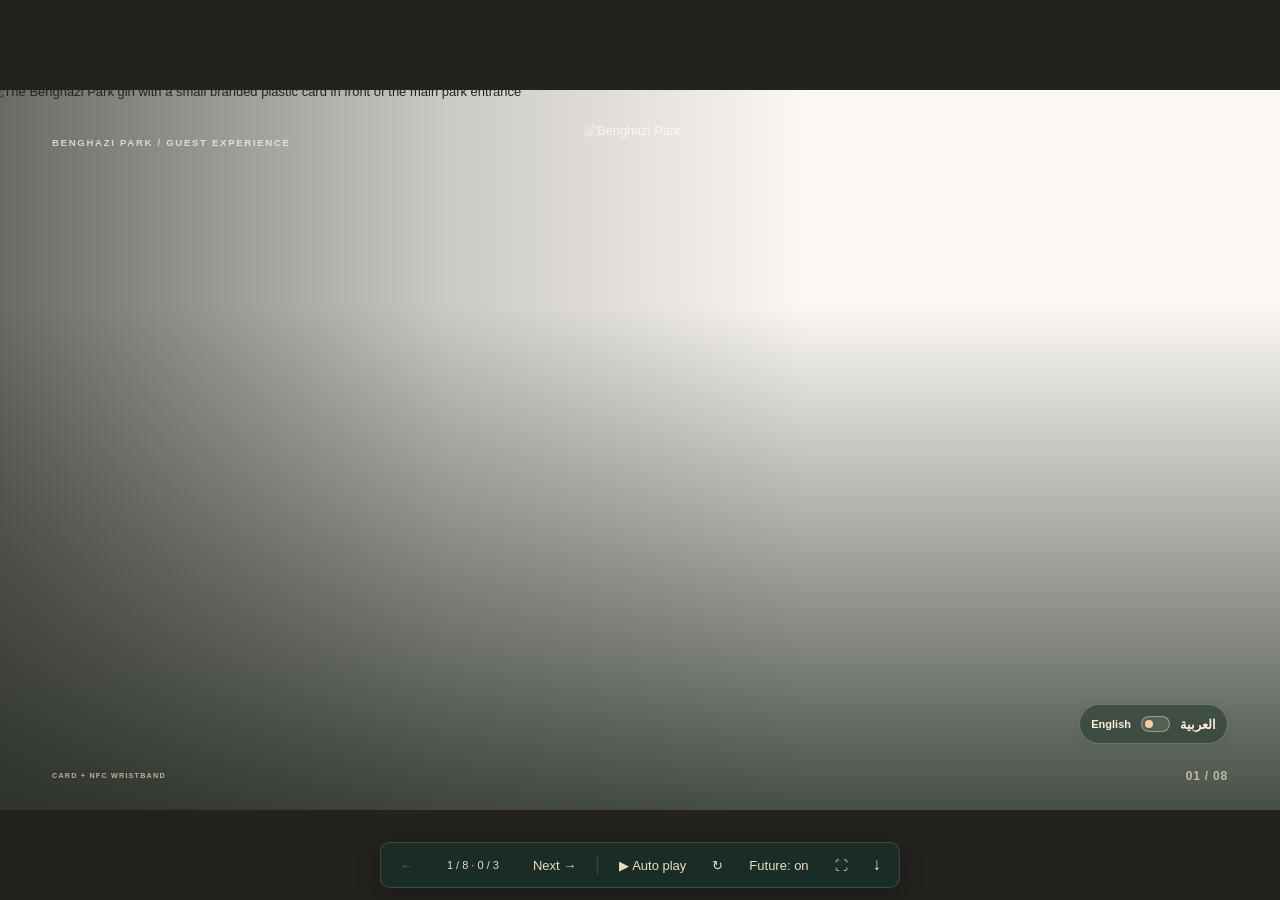
==== commit d11c0340: "Publish approved risk slide in the eight-slide bilingual deck" ====
--- a/index.html
+++ b/index.html
@@ -51,6 +51,23 @@
  <article class="future-feature online reveal" data-step="4"><div class="feature-icon card-icon">▰</div><div><span class="micro">FUTURE TOP-UP OPTION</span><h3>Online top-up</h3><p>Explore adding funds before<br>or during a visit.</p></div></article>
  <p class="bottom-note"><span>Proposals for discussion. Functions, access and profile linking remain to be defined.</span></p><p class="concept-label">ILLUSTRATIVE INTERFACE · NO LIVE GUEST DATA</p><footer><span>OPTIONAL MODULE · SUBJECT TO IT & RETAIL REVIEW</span><span class="page-no"></span></footer>
 </section>
+<section class="slide risk-slide" data-name="The risks of delay" data-max="7" aria-label="The risks of delaying the unified payment system launch">
+ <header><span class="eyebrow">06 / LAUNCH READINESS</span><img class="brand" src="assets/brand.png" alt="Benghazi Park"></header>
+ <div class="risk-heading"><span class="risk-kicker"><i></i> A DELAY HAS CONSEQUENCES</span><h1>The risks<br><em>of delay.</em></h1><p>Opening the park without a shared<br>payment system can create extra costs<br>and make later integration harder.</p></div>
+ <img class="risk-hero" src="assets/risk-delay-hero.png" alt="A clay hourglass, paper tickets and coins illustrate the operational risks of delay">
+ <p class="risk-context">TEMPORARY WORKAROUNDS.<br><strong>LASTING COSTS.</strong></p>
+ <div class="potential-tag"><span></span>POTENTIAL OPERATIONAL IMPACTS</div>
+ <div class="risk-grid">
+  <article class="risk-card reveal" data-step="1"><span class="risk-number">01</span><div class="risk-card-head"><div class="risk-icon"><svg viewBox="0 0 32 32" aria-hidden="true"><circle cx="11" cy="10" r="4"/><circle cx="23" cy="12" r="3"/><path d="M3 25v-3a8 8 0 0 1 16 0v3M21 19a6 6 0 0 1 8 6M4 27h15"/></svg></div><h2>Higher operating costs</h2></div><p>Paper tickets, more staff and extra<br>payment points at attractions.</p></article>
+  <article class="risk-card reveal" data-step="2"><span class="risk-number">02</span><div class="risk-card-head"><div class="risk-icon"><svg viewBox="0 0 32 32" aria-hidden="true"><rect x="2" y="5" width="11" height="15" rx="2"/><rect x="19" y="12" width="11" height="15" rx="2"/><path d="M6 10h3M23 17h3M7 24h6m6-19h6M16 7v3m0 5v3m0 5v3"/></svg></div><h2>Fragmented systems</h2></div><p>Independent POS and accounting tools.<br>Manual reconciliation and consolidation.</p></article>
+  <article class="risk-card reveal" data-step="3"><span class="risk-number">03</span><div class="risk-card-head"><div class="risk-icon"><svg viewBox="0 0 32 32" aria-hidden="true"><circle cx="19" cy="14" r="10"/><path d="M19 8v7l4 2M3 10h3M1 16h5M3 22h4M13 27h12"/></svg></div><h2>Slower visitor flow</h2></div><p>Multiple queues can slow entry and reduce<br>the number of guests served at peak times.</p></article>
+  <article class="risk-card reveal" data-step="4"><span class="risk-number">04</span><div class="risk-card-head"><div class="risk-icon"><svg viewBox="0 0 32 32" aria-hidden="true"><rect x="2" y="7" width="27" height="18" rx="3"/><circle cx="15" cy="16" r="5"/><path d="M6 12h1m-1 8h1m17-8h1M15 13v4m0 3h.01M25 26v4"/></svg></div><h2>Greater revenue risk</h2></div><p>More cash points can increase errors,<br>discrepancies and revenue leakage.</p></article>
+  <article class="risk-card reveal" data-step="5"><span class="risk-number">05</span><div class="risk-card-head"><div class="risk-icon"><svg viewBox="0 0 32 32" aria-hidden="true"><path d="M2 16Q16 2 30 16Q16 30 2 16"/><circle cx="16" cy="16" r="4"/><path d="M5 27 27 5"/></svg></div><h2>Limited financial visibility</h2></div><p>Harder to see a consolidated view of<br>sales across the park in real time.</p></article>
+  <article class="risk-card reveal" data-step="6"><span class="risk-number">06</span><div class="risk-card-head"><div class="risk-icon"><svg viewBox="0 0 32 32" aria-hidden="true"><path d="M2 28V17h8v11m2 0V11h8v17m2 0V5h8v23M4 10 13 4l5 3 8-5M2 30h28"/></svg></div><h2>Costlier future expansion</h2></div><p>Extra equipment, integration and retraining<br>can raise ownership costs and limit scaling.</p></article>
+ </div>
+ <p class="risk-takeaway reveal" data-step="7"><span></span><strong>One coordinated launch.</strong> Fewer duplicate processes and costs.</p>
+ <footer><span>ONE PARK · ONE CONNECTED SYSTEM</span><span class="page-no"></span></footer>
+</section>
 <section class="slide closing" data-name="A better visit" data-max="3">
  <img class="hero-image" src="assets/hero.png" alt="The Benghazi Park girl with her small park card"><div class="closing-shade"></div><header><span class="eyebrow">THE EXPECTED OUTCOME</span><img class="brand" src="assets/brand.png" alt="Benghazi Park"></header><h2>A better visit.<br><em>A clearer view</em><br>of the park.</h2>
  <div class="closing-benefits"><article class="reveal" data-step="1"><span class="micro">FOR THE GUEST</span><h3>A simpler visit.</h3><p>Simple payments.<br>Nearby top-up.<br>Consistent service.</p></article><article class="reveal" data-step="2"><span class="micro">FOR MANAGEMENT</span><h3>A clearer picture.</h3><p>Shared transaction records.<br>Sales by destination.<br>Visibility of park activity.</p></article></div><p class="closing-signoff reveal" data-step="3"><i></i>One card. One park experience.</p><footer><span>CARD · NFC WRISTBAND · ONE GUEST WALLET</span><span class="page-no"></span></footer>
--- a/presentation.css
+++ b/presentation.css
@@ -1,5 +1,5 @@
 @font-face{font-family:Rubik;src:url(assets/Rubik-800.woff2);font-weight:800;font-display:block}@font-face{font-family:Rubik;src:url(assets/Rubik-700.woff2);font-weight:700;font-display:block}@font-face{font-family:Manrope;src:url(assets/Manrope-400.woff2);font-weight:400;font-display:block}@font-face{font-family:Manrope;src:url(assets/Manrope-600.woff2);font-weight:600;font-display:block}@font-face{font-family:Manrope;src:url(assets/Manrope-800.woff2);font-weight:800;font-display:block}
-:root{color-scheme:only light;--paper:#fbf7f2;--ink:#25231f;--orange:#e84e1d;--mint:#4caa9d;--muted:#a48d75;--purple:#8c65a2;--ease:cubic-bezier(.2,.8,.2,1)}*{box-sizing:border-box}html,body{margin:0;width:100%;height:100%;overflow:hidden;background:#23221f;color:var(--ink);font-family:Manrope,Arial,sans-serif}h1,h2,h3,p,ol{margin:0}button{font:inherit;cursor:pointer}button:focus-visible{outline:3px solid #ffb179;outline-offset:3px}#viewport{position:absolute;inset:0;overflow:hidden}#stage{position:absolute;left:50%;top:50%;width:1600px;height:900px;margin-left:-800px;margin-top:-450px;transform-origin:center;overflow:hidden;touch-action:pan-y}.slide{position:absolute;inset:0;background:var(--paper);visibility:hidden;opacity:0;pointer-events:none;overflow:hidden;isolation:isolate;transition:opacity .55s,visibility .55s}.slide.active{visibility:visible;opacity:1;pointer-events:auto;z-index:2}header{position:absolute;left:65px;right:65px;top:42px;height:64px;z-index:10}.brand{position:absolute;width:139px;height:61px;left:50%;top:0;transform:translateX(-50%);object-fit:contain;mix-blend-mode:multiply}.eyebrow{display:block;padding-top:17px;color:#8b8378;font-size:12px;font-weight:800;letter-spacing:2.1px}h1,h2,h3{font-family:Rubik,Arial,sans-serif;font-weight:800}h2{position:absolute;left:65px;top:132px;font-size:62px;line-height:1.04;letter-spacing:-2.2px;z-index:5}em{font-style:normal;color:var(--orange)}footer{position:absolute;left:65px;right:65px;bottom:35px;display:flex;justify-content:space-between;align-items:center;font-size:9px;font-weight:800;letter-spacing:1.5px;color:#a49b8f;z-index:15}.page-no{font-family:Rubik;font-size:15px;font-weight:700;letter-spacing:1px}.micro{font-size:9px;letter-spacing:1.6px;font-weight:800;color:#9d9e89}.reveal{opacity:0;transform:translateY(25px);transition:opacity .55s,transform .7s var(--ease)}.reveal.seen{opacity:1;transform:translateY(0)}.trace{fill:none;stroke:#8aac9d;stroke-width:2;stroke-linecap:round;stroke-dasharray:1;stroke-dashoffset:1;opacity:0;transition:stroke-dashoffset 1.1s var(--ease),opacity .3s}.trace.seen{stroke-dashoffset:0;opacity:1}.trace.mint{stroke:var(--mint)}.trace.purple{stroke:#ac95b8}.trace.tan{stroke:#b5a78b}.sprite{background-image:url(assets/kit.png);background-size:300% 300%;background-repeat:no-repeat;mix-blend-mode:multiply;aspect-ratio:1;flex:none}.bottom-note{position:absolute;left:65px;bottom:82px;border-left:2px solid var(--orange);padding:5px 0 5px 20px;color:#a18b72;font-size:13px;line-height:1.7}.bottom-note strong{color:#655c4e;font-weight:800;margin-right:7px}.bottom-note span{font-size:11px}
+:root{color-scheme:only light;--paper:#fbf7f2;--ink:#25231f;--orange:#e84e1d;--mint:#4caa9d;--muted:#a48d75;--purple:#8c65a2;--ease:cubic-bezier(.2,.8,.2,1)}*{box-sizing:border-box}html,body{margin:0;width:100%;height:100%;overflow:hidden;background:#23221f;color:var(--ink);font-family:Manrope,Arial,sans-serif}h1,h2,h3,p,ol{margin:0}button{font:inherit;cursor:pointer}button:focus-visible{outline:3px solid #ffb179;outline-offset:3px}#viewport{position:absolute;inset:0;overflow:hidden}#stage{position:absolute;left:50%;top:50%;width:1600px;height:900px;margin-left:-800px;margin-top:-450px;transform-origin:center;overflow:hidden;touch-action:pan-y}.slide{position:absolute;inset:0;background:var(--paper);visibility:hidden;opacity:0;pointer-events:none;overflow:hidden;isolation:isolate;transition:opacity .55s,visibility .55s}.slide.active{visibility:visible;opacity:1;pointer-events:auto;z-index:2}header{position:absolute;left:65px;right:65px;top:42px;height:64px;z-index:10}.brand{position:absolute;width:139px;height:61px;left:50%;top:0;transform:translateX(-50%);object-fit:contain;mix-blend-mode:multiply}.eyebrow{display:block;padding-top:17px;color:#8b8378;font-size:12px;font-weight:800;letter-spacing:2.1px}h1,h2,h3{font-family:Rubik,Arial,sans-serif;font-weight:800}h2{position:absolute;left:65px;top:132px;font-size:62px;line-height:1.04;letter-spacing:-2.2px;z-index:5}em{font-style:normal;color:var(--orange)}footer{position:absolute;left:65px;right:65px;bottom:35px;display:flex;justify-content:space-between;align-items:center;font-size:9px;font-weight:800;letter-spacing:1.5px;color:#a49b8f;z-index:15}.page-no{font-family:Rubik,Arial,sans-serif;font-size:15px;font-weight:700;letter-spacing:1px}.micro{font-size:9px;letter-spacing:1.6px;font-weight:800;color:#9d9e89}.reveal{opacity:0;transform:translateY(25px);transition:opacity .55s,transform .7s var(--ease)}.reveal.seen{opacity:1;transform:translateY(0)}.trace{fill:none;stroke:#8aac9d;stroke-width:2;stroke-linecap:round;stroke-dasharray:1;stroke-dashoffset:1;opacity:0;transition:stroke-dashoffset 1.1s var(--ease),opacity .3s}.trace.seen{stroke-dashoffset:0;opacity:1}.trace.mint{stroke:var(--mint)}.trace.purple{stroke:#ac95b8}.trace.tan{stroke:#b5a78b}.sprite{background-image:url(assets/kit.png);background-size:300% 300%;background-repeat:no-repeat;mix-blend-mode:multiply;aspect-ratio:1;flex:none}.bottom-note{position:absolute;left:65px;bottom:82px;border-left:2px solid var(--orange);padding:5px 0 5px 20px;color:#a18b72;font-size:13px;line-height:1.7}.bottom-note strong{color:#655c4e;font-weight:800;margin-right:7px}.bottom-note span{font-size:11px}
 /* Cover / closing use one consistent heroine and branded plastic card. */
 .hero-image{position:absolute;inset:0;width:100%;height:100%;object-fit:cover;object-position:center;transform:scale(1.015);animation:camera 14s ease-in-out infinite alternate}@keyframes camera{to{transform:scale(1.045) translateX(-6px)}}.cover-shade{position:absolute;inset:0;background:linear-gradient(90deg,#20241daa 0%,#20241d37 35%,transparent 63%),linear-gradient(0deg,#19251bcc,transparent 70%)}.cover header,.closing header{mix-blend-mode:screen}.cover .brand,.closing .brand{filter:invert(1) grayscale(1);mix-blend-mode:screen;opacity:.9}.cover .eyebrow,.closing .eyebrow{color:#f7ead4bb}.cover footer,.closing footer{color:#e8ddc1bb}.cover-copy{position:absolute;left:75px;bottom:139px;color:#fff1d7}.chapter{font-size:11px;font-weight:800;letter-spacing:2px;margin-bottom:24px}.cover h1{font-size:76px;letter-spacing:-3.5px;line-height:.99}.cover h1 em{color:#f87540}.cover-sub{font-size:19px;font-weight:600;line-height:1.6;margin-top:26px}.card-focus{position:absolute;right:285px;bottom:145px;font-size:11px;font-weight:800;letter-spacing:2px;color:#fff0ce;display:flex;align-items:center;gap:15px}.card-focus i{width:12px;height:12px;border-radius:50%;background:#ffe6ab;box-shadow:0 0 22px #f6e1a377}
 /* Guest story reads from right to left along an organic wave. */
@@ -43,6 +43,9 @@
 .future-slide .feature-icon{filter:brightness(1.07)}
 .future-slide .future-feature h3{color:#383c35}
 .future-slide .future-feature p{color:#696252}
+
+/* Approved penultimate risk slide: original draft composition. */
+.risk-slide{--risk:#b84632;color:#29251f;position:absolute;inset:0;background:radial-gradient(ellipse at 20% 67%,#f1dfcf66,transparent 36%),var(--paper);isolation:isolate;overflow:hidden}.risk-slide header{position:absolute;left:65px;right:65px;top:42px;height:64px}.risk-slide .eyebrow{display:block;padding-top:17px;color:#8b8378;font-size:12px;font-weight:800;letter-spacing:2.1px}.risk-slide .brand{position:absolute;width:139px;height:61px;left:50%;top:0;transform:translateX(-50%);object-fit:contain;mix-blend-mode:multiply}.risk-heading{position:absolute;left:65px;top:140px;width:490px;z-index:2}.risk-kicker{display:flex;align-items:center;gap:10px;font-size:9px;font-weight:800;letter-spacing:1.6px;color:#ac5a43}.risk-kicker i{width:21px;height:2px;background:var(--risk)}.risk-heading h1{font:800 73px/.99 Rubik,Arial,sans-serif;letter-spacing:-3.1px;margin-top:22px}.risk-heading h1 em{font-style:normal;color:var(--risk)}.risk-heading>p{font-size:18px;line-height:1.65;color:#8b725c;font-weight:600;margin-top:23px}.risk-hero{position:absolute;left:10px;top:435px;width:525px;height:350px;object-fit:contain;z-index:1}.risk-context{position:absolute;left:91px;top:791px;font-size:8px;line-height:1.9;letter-spacing:1.9px;color:#b49b83;font-weight:800}.risk-context strong{color:#a76b54;font-weight:800}.potential-tag{position:absolute;right:65px;top:164px;display:flex;gap:9px;align-items:center;font-size:8px;letter-spacing:1.5px;font-weight:800;color:#ad7157;padding:9px 13px;border:1px solid #dec7b7;border-radius:30px}.potential-tag span{width:5px;height:5px;border-radius:50%;background:#bc5740;box-shadow:0 0 0 3px #bc574013}.risk-grid{position:absolute;left:590px;right:65px;top:230px;display:grid;grid-template-columns:repeat(2,minmax(0,1fr));gap:18px 20px}.risk-card{position:relative;height:174px;padding:23px 21px 20px;background:linear-gradient(135deg,#fffdfa,#fff8f1);border:1px solid #e9dace;border-radius:14px;box-shadow:0 7px 22px #6c3c2510;overflow:hidden}.risk-card:after{content:'';position:absolute;left:22px;bottom:0;width:37px;height:2px;background:#c97652;opacity:.7}.risk-card-head{display:flex;align-items:center;gap:14px;padding-right:8px}.risk-icon{flex:none;width:39px;height:39px;border-radius:11px;display:grid;place-items:center;background:linear-gradient(135deg,#fff0df,#efd4bc);box-shadow:2px 3px 0 #e4c6b0,0 7px 13px #a6632f0d;color:#b94f35}.risk-icon svg{width:24px;height:24px;fill:none;stroke:currentColor;stroke-width:1.8;stroke-linecap:round;stroke-linejoin:round}.risk-card h2{position:static;margin:0;z-index:auto;font:800 22.5px/1.18 Rubik,Arial,sans-serif;letter-spacing:-.55px}.risk-card p{font-size:16px;font-weight:600;line-height:1.55;color:#806d5a;margin-top:16px;letter-spacing:-.04px}.risk-number{position:absolute;right:14px;top:10px;color:#c8a78c;font-size:7px;letter-spacing:1px;font-weight:800}.risk-takeaway{position:absolute;left:590px;right:65px;top:798px;padding-top:16px;border-top:1px solid #dfccba;font-size:16px;line-height:1.4;color:#9b7c61;display:flex;gap:5px;align-items:center;white-space:nowrap}.risk-takeaway strong{font-weight:800;color:#b55035}.risk-takeaway>span{width:18px;height:3px;background:#c16443;margin-right:9px;flex:none}
 
 /* One unobtrusive language switch, shown only on the cover. This overlay is
    outside the scaled canvas so it remains usable on a phone. */
@@ -140,3 +143,19 @@
 html:lang(ar) .service-slide .bottom-note{top:775px;bottom:auto;max-width:1020px;font-size:15px}
 html:lang(ar) .cashier-scene .sprite{height:250px}
 html:lang(ar) .service-stats b{font-family:Rubik,Arial,sans-serif}
+
+/* Arabic risk slide: the same six impacts, read right to left. */
+html:lang(ar) .risk-heading{width:490px}
+html:lang(ar) .risk-kicker{font-size:12px}
+html:lang(ar) .risk-heading h1{font-family:Cairo,Arial,sans-serif;font-weight:900;font-size:58px;line-height:1.22;letter-spacing:0;margin-top:18px}
+html:lang(ar) .risk-heading>p{font-size:17px;line-height:1.65;margin-top:18px}
+html:lang(ar) .risk-context{font-size:12px;line-height:1.8}
+html:lang(ar) .potential-tag{font-size:12px}
+html:lang(ar) .risk-grid{direction:rtl}
+html:lang(ar) .risk-card-head{direction:rtl;padding-right:0;padding-left:8px}
+html:lang(ar) .risk-card h2{position:static;font-family:Cairo,Arial,sans-serif;font-weight:900;font-size:22px;line-height:1.4;letter-spacing:0}
+html:lang(ar) .risk-card p{font-size:16px;line-height:1.6;margin-top:12px}
+html:lang(ar) .risk-card:after{left:auto;right:22px}
+html:lang(ar) .risk-number{direction:ltr}
+html:lang(ar) .risk-takeaway{font-size:18px;line-height:1.6;white-space:normal;gap:7px}
+html:lang(ar) .risk-takeaway>span{margin-right:0;margin-left:9px}
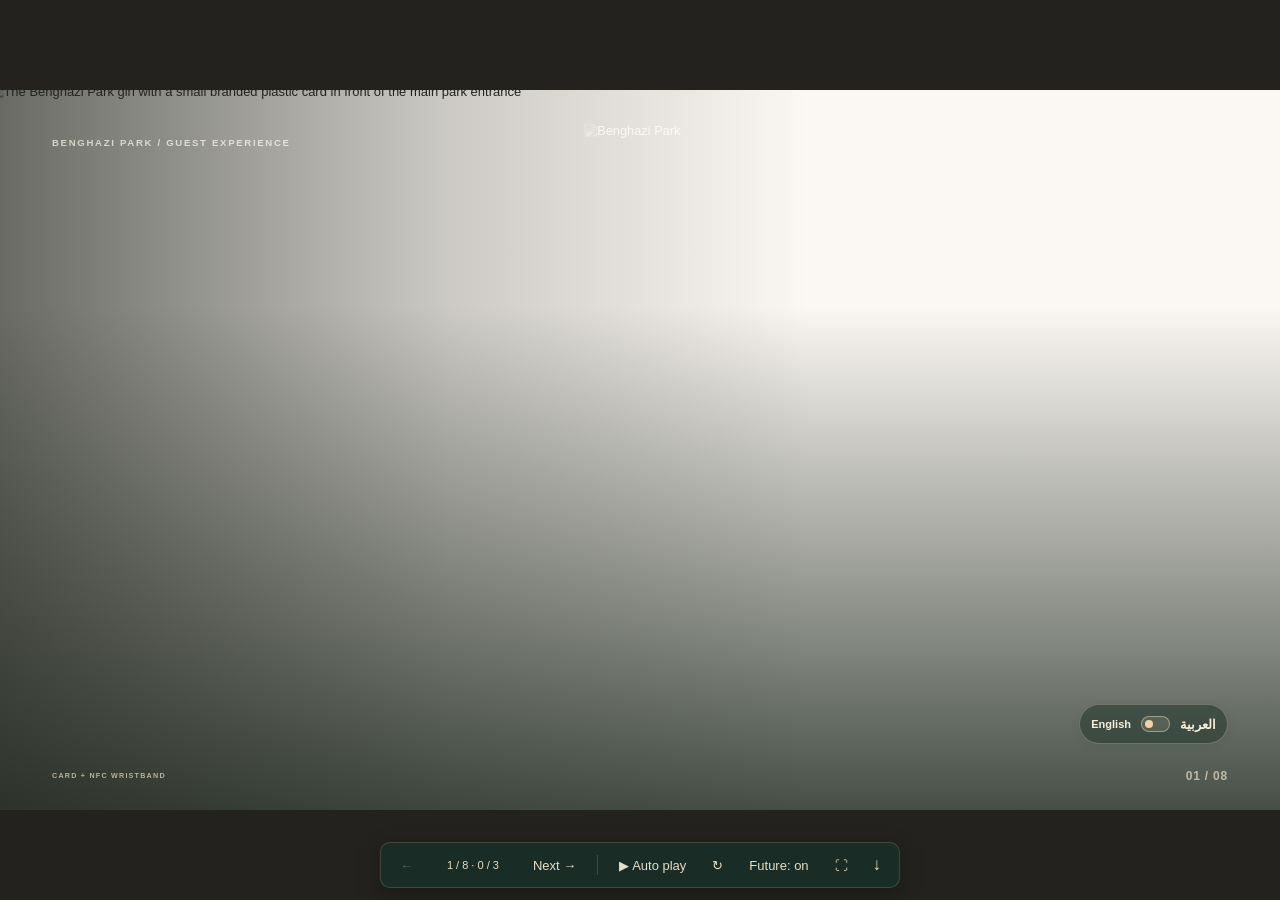
==== commit e1969af7: "Add editable detailed park-map draft; preserve object-map priority and defer routes" ====
--- a/index.html
+++ b/index.html
@@ -1,77 +1,77 @@
-<!doctype html>
-<html lang="en"><head><meta charset="utf-8"><meta name="viewport" content="width=device-width,initial-scale=1"><meta name="color-scheme" content="only light"><title>Benghazi Park — One card. One park experience.</title><meta name="description" content="Benghazi Park guest card, park journeys and one connected payment system."><meta property="og:title" content="Benghazi Park — One card. One park experience."><meta property="og:description" content="An animated presentation of the guest wallet and park experience."><meta property="og:type" content="website"><link rel="icon" href="data:,"><link rel="stylesheet" href="presentation.css"></head>
-<body><div id="viewport"><main id="stage" aria-label="Benghazi Park presentation">
-<section class="slide cover" data-name="One card" data-max="3">
- <img class="hero-image" src="assets/hero.png" alt="The Benghazi Park girl with a small branded plastic card in front of the main park entrance"><div class="cover-shade"></div>
- <header><span class="eyebrow">BENGHAZI PARK / GUEST EXPERIENCE</span><img class="brand" src="assets/brand.png" alt="Benghazi Park"></header>
- <div class="cover-copy"><p class="chapter reveal" data-step="1">A SMALL CARD. A WHOLE PARK.</p><h1 class="reveal" data-step="2">One card.<br>One park<br><em>experience.</em></h1><p class="cover-sub reveal" data-step="3">Your key to the places<br>you come to enjoy.</p></div>
- <p class="card-focus reveal" data-step="3"><i></i> ONE GUEST WALLET</p><footer><span>CARD + NFC WRISTBAND</span><span class="page-no"></span></footer>
-</section>
-<section class="slide journey" data-name="The guest journey" data-max="5">
- <header><span class="eyebrow">01 / THE GUEST JOURNEY</span><img class="brand" src="assets/brand.png" alt="Benghazi Park"></header>
- <h2>One card.<br><em>Enjoy. Top up. Repeat.</em></h2><p class="start-here">START HERE <svg viewBox="0 0 32 32" aria-hidden="true"><path d="M25 7 7 25M7 12v13h13" fill="none" stroke="currentColor" stroke-width="2" stroke-linecap="round" stroke-linejoin="round"/></svg></p>
- <svg class="journey-lines" viewBox="0 0 1600 900" aria-hidden="true"><defs><marker id="arrow" markerWidth="9" markerHeight="9" refX="7" refY="4.5" orient="auto"><path d="M1 1 7 4.5 1 8" fill="none" stroke="#e84e1d" stroke-width="1.2"/></marker><marker id="mint-arrow" markerWidth="9" markerHeight="9" refX="7" refY="4.5" orient="auto"><path d="M1 1 7 4.5 1 8" fill="none" stroke="#4caa9d" stroke-width="1.2"/></marker></defs><path class="wave-bed" d="M1260 485C1120 300 1045 415 982 516S860 600 800 545C670 420 600 415 512 495S375 576 278 497"/><path class="trace" data-step="2" marker-end="url(#arrow)" d="M1145 439C1080 366 1043 425 983 516L968 545"/><path class="trace" data-step="3" marker-end="url(#arrow)" d="M676 518C604 432 555 445 509 503C476 545 433 563 388 540"/><path class="trace mint" data-step="4" marker-end="url(#mint-arrow)" d="M258 690C335 772 631 782 759 691"/></svg>
- <article class="journey-stop ticket-stop reveal" data-step="1"><p class="place-label">BEFORE THE MAIN ENTRANCE</p><div class="sprite ticket-art" data-sprite="0" role="img" aria-label="Benghazi Park Ticket Office"></div><div class="ticket-actions"><span class="reveal" data-step="2">First top-up <b>02</b></span><i>+</i><span>Get a card <b>01</b></span></div><p class="stop-caption">One Ticket Office. Two operations.</p><div class="ticket-carriers"><img src="assets/carriers.png" alt="Guest card and NFC wristband"><span>CARD OR NFC<br>WRISTBAND</span></div></article>
- <article class="journey-stop ride-stop reveal" data-step="3"><p class="place-label">IN THE PARK</p><img class="ride-art" src="assets/wheel.png" alt="Ferris wheel"><h3>Enjoy the park <b>03</b></h3><p class="stop-caption">Use the wallet for paid experiences.</p></article>
- <article class="journey-stop topup-stop reveal" data-step="4"><p class="place-label">INSIDE THE PARK</p><div class="topup-art"><svg viewBox="0 0 200 200" aria-hidden="true"><path d="M74 137h47l18 28H56Z" fill="#bfd4ca"/><g transform="rotate(-9 100 100)"><rect x="46" y="34" width="105" height="126" rx="16" fill="#315f53"/><rect x="58" y="48" width="81" height="51" rx="6" fill="#a4d8c8"/><path d="M84 74h26M97 61v26" stroke="#4d8e7f" stroke-width="5"/><g fill="#e9f2e7"><circle cx="70" cy="115" r="4"/><circle cx="96" cy="115" r="4"/><circle cx="123" cy="115" r="4"/><circle cx="70" cy="135" r="4"/><circle cx="96" cy="135" r="4"/><circle cx="123" cy="135" r="4"/></g></g></svg><img src="assets/card.png" alt="Small guest card"><span>+</span></div><h3>Top up inside <b class="green">04</b></h3><p class="stop-caption">Visit a nearby service point.</p></article>
- <p class="repeat-caption reveal" data-step="4">TOP UP & KEEP ENJOYING</p><p class="bottom-note reveal" data-step="5"><strong>Wallet top-up and admission are separate.</strong> Top-up is available without entering the park.</p><footer><span>ONE WALLET · TWO CONTACTLESS CARRIERS</span><span class="page-no"></span></footer>
-</section>
-<section class="slide map-slide" data-name="Connected across the park" data-max="2">
- <header><span class="eyebrow">02 / ONE WALLET, MANY EXPERIENCES</span><img class="brand" src="assets/brand.png" alt="Benghazi Park"></header><h2>One wallet. <em>Across the park.</em></h2>
- <aside class="map-legend"><p>ONE CARD. MANY DESTINATIONS.</p><ol id="map-legend"></ol></aside><div class="map-board" id="main-map"><img class="terrain" src="assets/park.png" alt="Benghazi Park clay diorama with grey asphalt perimeter and the separate internal lakes"><svg id="route-layer" viewBox="0 0 1000 562.5" aria-label="Two animated guest journeys"></svg><div class="map-pins"></div></div>
- <div class="route-panel"><b id="route-title">TWO GUEST JOURNEYS</b><p id="route-caption">Click: guest 1 · Click again: guest 2</p><div class="route-key"><span><i></i>1 · MAIN ENTRANCE</span><span><i></i>2 · QUIET ENTRANCE</span></div><span id="route-status">READY TO EXPLORE</span></div>
- <footer><span>SPEND AT PAID DESTINATIONS · ONE CONNECTED GUEST WALLET</span><span class="page-no"></span></footer>
-</section>
-<section class="slide system-slide" data-name="One connected system" data-max="8">
- <header><span class="eyebrow">03 / THE SYSTEM BEHIND THE VISIT</span><img class="brand" src="assets/brand.png" alt="Benghazi Park"></header><h2>One system.<br><em>Connected tools.</em></h2>
- <svg class="system-lines" viewBox="0 0 1600 900" aria-hidden="true"><path class="trace" data-step="1" d="M650 392C610 359 586 343 535 343"/><path class="trace" data-step="2" d="M642 451C601 451 593 518 535 518"/><path class="trace" data-step="3" d="M949 392C995 356 1014 343 1060 343"/><path class="trace" data-step="4" d="M958 451C1000 451 1010 518 1060 518"/><path class="trace purple" data-step="5" d="M694 549C623 615 610 692 535 692"/><path class="trace tan" data-step="6" d="M907 549C978 618 994 692 1060 692"/><path class="trace" data-step="7" d="M750 642C716 664 673 651 636 680"/></svg>
- <div class="system-hub"><p>ONE CONNECTED CORE</p><h3>Park<br>management<br>system</h3><span>Wallet · transactions · access</span></div>
- <article class="system-node node-cash reveal" data-step="1"><div class="sprite" data-sprite="0"></div><div><span class="micro">ISSUE · TOP UP · TICKETS</span><h3><em>13</em> universal<br>cash desks</h3><p>Main entrance 10 + second 3</p></div></article>
- <article class="system-node node-entry reveal" data-step="2"><div class="sprite" data-sprite="3"></div><div><span class="micro">PARK ENTRY</span><h3>Entrance<br>turnstiles</h3><p>Admission control</p></div></article>
- <article class="system-node node-attractions reveal" data-step="3"><div class="sprite" data-sprite="4"></div><div><span class="micro">RIDE ACCESS</span><h3>Attraction<br>turnstiles</h3><p>Payment + permission to ride</p></div></article>
- <article class="system-node node-pos reveal" data-step="4"><div class="pos-art"><img src="assets/card.png" alt="Contactless card"><svg viewBox="0 0 120 160" aria-hidden="true"><rect x="18" y="8" width="84" height="143" rx="12" fill="#35685c"/><rect x="28" y="22" width="64" height="55" rx="5" fill="#a9d7c4"/><path d="M36 92h48M36 109h48M36 126h48" stroke="#e6efdf" stroke-width="6" stroke-dasharray="8 10"/></svg></div><div><span class="micro">WALLET PAYMENTS</span><h3>Food & retail<br>POS terminals</h3><p>One wallet across destinations</p></div></article>
- <article class="system-node node-internal reveal" data-step="5"><div class="sprite" data-sprite="0"></div><div><span class="micro">WALLET TOP-UP</span><h3><span class="purple-text">9</span> internal<br>service points</h3><p>Cashier-assisted top-up</p></div></article>
- <article class="system-node node-sports reveal" data-step="6"><div class="sport-art"><svg viewBox="0 0 180 130" aria-hidden="true"><g transform="translate(14 15) rotate(-12 75 50)"><rect width="150" height="98" rx="7" fill="#2c6257" stroke="#c4d2a5" stroke-width="8"/><rect x="12" y="12" width="126" height="74" fill="none" stroke="#d8e0c2" stroke-width="2"/><path d="M75 12v74M12 30h24v38H12M138 30h-24v38h24" fill="none" stroke="#d8e0c2" stroke-width="2"/><circle cx="75" cy="49" r="17" fill="none" stroke="#d8e0c2" stroke-width="2"/></g></svg></div><div><span class="proposed">PROPOSED INTEGRATION</span><h3>Sports complex</h3><p>Payment model to confirm</p></div></article>
- <article class="controller-node reveal" data-step="7"><img src="assets/controller.png" alt="A stylized card controller based on the supplied equipment photo"><h3>Controller</h3></article><img class="system-carriers reveal" data-step="8" src="assets/carriers.png" alt="Benghazi Park guest card and NFC wristband"><p class="system-carriers-caption reveal" data-step="8">ONE GUEST WALLET · CARD OR NFC WRISTBAND</p><footer><span>FUNCTIONAL CONCEPT · PLATFORM AND HARDWARE FOR IT REVIEW</span><span class="page-no"></span></footer>
-</section>
-<section class="slide service-slide" data-name="Card service across the park" data-max="5">
- <header><span class="eyebrow">04 / NEARBY, THROUGHOUT THE VISIT</span><img class="brand" src="assets/brand.png" alt="Benghazi Park"></header><h2>Card service.<br><em>Across the park.</em></h2>
- <div class="service-key"><span>① ENTRANCE CASH DESKS</span><span>⊕ IN-PARK TOP-UP</span></div><div class="map-board service-map" id="service-map"><img class="terrain" src="assets/park.png" alt="The park's two entrances and internal top-up service points"><div class="map-pins"></div></div>
- <div class="service-stats"><article class="reveal" data-step="1"><b>10</b><h3>Main<br>entrance</h3><p>UNIVERSAL CASH DESKS</p></article><article class="reveal" data-step="2"><b>3</b><h3>Second<br>entrance</h3><p>UNIVERSAL CASH DESKS</p></article><article class="reveal" data-step="3"><b>9</b><h3>Inside<br>the park</h3><p>TOP-UP SERVICE POINTS</p></article></div>
- <div class="cashier-scene reveal" data-step="4"><div class="sprite" data-sprite="5" role="img" aria-label="The guest gives a small park card to a cashier"></div><h3>Tap. Top up. Continue.</h3><p>Card or NFC wristband.<br>Personal assistance at the counter.</p></div>
- <p class="bottom-note reveal" data-step="5"><strong>Top-up is independent of admission.</strong><br><span>Balance check · Lost card · Unused-balance refund — rules to confirm.</span></p><footer><span>CARD SERVICE THROUGHOUT THE VISIT</span><span class="page-no"></span></footer>
-</section>
-<section class="slide future-slide" data-name="Connected with the guest" data-max="4" data-optional="future" style="background:#fff !important; color-scheme:only light">
- <header><span class="eyebrow">05 / FUTURE POSSIBILITIES</span><img class="brand" src="assets/brand.png" alt="Benghazi Park"></header><h2>Connected<br><em>with the guest.</em></h2><span class="future-tag">OPTIONAL · FUTURE OPTIONS</span>
- <svg class="future-lines" viewBox="0 0 1600 900" aria-hidden="true"><path class="trace mint" data-step="1" d="M640 435C578 430 568 396 510 396"/><path class="trace tan" data-step="2" d="M640 610C590 620 565 660 510 660"/><path class="trace mint" data-step="3" d="M978 435C1040 430 1052 396 1110 396"/><path class="trace tan" data-step="4" d="M978 610C1034 620 1052 660 1110 660"/></svg>
- <div class="sprite future-phone" data-sprite="6" role="img" aria-label="A conceptual guest-service phone, park card and wristband"></div>
- <article class="future-feature staff reveal" data-step="1"><div class="feature-icon">▯</div><div><span class="micro">MOBILE ACCESS</span><h3>Tools for the team</h3><p>Explore service tools for staff,<br>including Ticket Office.</p></div></article>
- <article class="future-feature profile reveal" data-step="2"><div class="feature-icon profile-icon">♙</div><div><span class="micro">CRM & SERVICE HISTORY</span><h3>A guest profile</h3><p>A defined profile link can help<br>staff handle future enquiries.</p></div></article>
- <article class="future-feature feedback reveal" data-step="3"><div class="feature-icon chat-icon">☰</div><div><span class="micro">FEEDBACK & RETURN VISITS</span><h3>Keep the conversation</h3><p>Understand the experience.<br>Explore reasons to visit again.</p></div></article>
- <article class="future-feature online reveal" data-step="4"><div class="feature-icon card-icon">▰</div><div><span class="micro">FUTURE TOP-UP OPTION</span><h3>Online top-up</h3><p>Explore adding funds before<br>or during a visit.</p></div></article>
- <p class="bottom-note"><span>Proposals for discussion. Functions, access and profile linking remain to be defined.</span></p><p class="concept-label">ILLUSTRATIVE INTERFACE · NO LIVE GUEST DATA</p><footer><span>OPTIONAL MODULE · SUBJECT TO IT & RETAIL REVIEW</span><span class="page-no"></span></footer>
-</section>
-<section class="slide risk-slide" data-name="The risks of delay" data-max="7" aria-label="The risks of delaying the unified payment system launch">
- <header><span class="eyebrow">06 / LAUNCH READINESS</span><img class="brand" src="assets/brand.png" alt="Benghazi Park"></header>
- <div class="risk-heading"><span class="risk-kicker"><i></i> A DELAY HAS CONSEQUENCES</span><h1>The risks<br><em>of delay.</em></h1><p>Opening the park without a shared<br>payment system can create extra costs<br>and make later integration harder.</p></div>
- <img class="risk-hero" src="assets/risk-delay-hero.png" alt="A clay hourglass, paper tickets and coins illustrate the operational risks of delay">
- <p class="risk-context">TEMPORARY WORKAROUNDS.<br><strong>LASTING COSTS.</strong></p>
- <div class="potential-tag"><span></span>POTENTIAL OPERATIONAL IMPACTS</div>
- <div class="risk-grid">
-  <article class="risk-card reveal" data-step="1"><span class="risk-number">01</span><div class="risk-card-head"><div class="risk-icon"><svg viewBox="0 0 32 32" aria-hidden="true"><circle cx="11" cy="10" r="4"/><circle cx="23" cy="12" r="3"/><path d="M3 25v-3a8 8 0 0 1 16 0v3M21 19a6 6 0 0 1 8 6M4 27h15"/></svg></div><h2>Higher operating costs</h2></div><p>Paper tickets, more staff and extra<br>payment points at attractions.</p></article>
-  <article class="risk-card reveal" data-step="2"><span class="risk-number">02</span><div class="risk-card-head"><div class="risk-icon"><svg viewBox="0 0 32 32" aria-hidden="true"><rect x="2" y="5" width="11" height="15" rx="2"/><rect x="19" y="12" width="11" height="15" rx="2"/><path d="M6 10h3M23 17h3M7 24h6m6-19h6M16 7v3m0 5v3m0 5v3"/></svg></div><h2>Fragmented systems</h2></div><p>Independent POS and accounting tools.<br>Manual reconciliation and consolidation.</p></article>
-  <article class="risk-card reveal" data-step="3"><span class="risk-number">03</span><div class="risk-card-head"><div class="risk-icon"><svg viewBox="0 0 32 32" aria-hidden="true"><circle cx="19" cy="14" r="10"/><path d="M19 8v7l4 2M3 10h3M1 16h5M3 22h4M13 27h12"/></svg></div><h2>Slower visitor flow</h2></div><p>Multiple queues can slow entry and reduce<br>the number of guests served at peak times.</p></article>
-  <article class="risk-card reveal" data-step="4"><span class="risk-number">04</span><div class="risk-card-head"><div class="risk-icon"><svg viewBox="0 0 32 32" aria-hidden="true"><rect x="2" y="7" width="27" height="18" rx="3"/><circle cx="15" cy="16" r="5"/><path d="M6 12h1m-1 8h1m17-8h1M15 13v4m0 3h.01M25 26v4"/></svg></div><h2>Greater revenue risk</h2></div><p>More cash points can increase errors,<br>discrepancies and revenue leakage.</p></article>
-  <article class="risk-card reveal" data-step="5"><span class="risk-number">05</span><div class="risk-card-head"><div class="risk-icon"><svg viewBox="0 0 32 32" aria-hidden="true"><path d="M2 16Q16 2 30 16Q16 30 2 16"/><circle cx="16" cy="16" r="4"/><path d="M5 27 27 5"/></svg></div><h2>Limited financial visibility</h2></div><p>Harder to see a consolidated view of<br>sales across the park in real time.</p></article>
-  <article class="risk-card reveal" data-step="6"><span class="risk-number">06</span><div class="risk-card-head"><div class="risk-icon"><svg viewBox="0 0 32 32" aria-hidden="true"><path d="M2 28V17h8v11m2 0V11h8v17m2 0V5h8v23M4 10 13 4l5 3 8-5M2 30h28"/></svg></div><h2>Costlier future expansion</h2></div><p>Extra equipment, integration and retraining<br>can raise ownership costs and limit scaling.</p></article>
- </div>
- <p class="risk-takeaway reveal" data-step="7"><span></span><strong>One coordinated launch.</strong> Fewer duplicate processes and costs.</p>
- <footer><span>ONE PARK · ONE CONNECTED SYSTEM</span><span class="page-no"></span></footer>
-</section>
-<section class="slide closing" data-name="A better visit" data-max="3">
- <img class="hero-image" src="assets/hero.png" alt="The Benghazi Park girl with her small park card"><div class="closing-shade"></div><header><span class="eyebrow">THE EXPECTED OUTCOME</span><img class="brand" src="assets/brand.png" alt="Benghazi Park"></header><h2>A better visit.<br><em>A clearer view</em><br>of the park.</h2>
- <div class="closing-benefits"><article class="reveal" data-step="1"><span class="micro">FOR THE GUEST</span><h3>A simpler visit.</h3><p>Simple payments.<br>Nearby top-up.<br>Consistent service.</p></article><article class="reveal" data-step="2"><span class="micro">FOR MANAGEMENT</span><h3>A clearer picture.</h3><p>Shared transaction records.<br>Sales by destination.<br>Visibility of park activity.</p></article></div><p class="closing-signoff reveal" data-step="3"><i></i>One card. One park experience.</p><footer><span>CARD · NFC WRISTBAND · ONE GUEST WALLET</span><span class="page-no"></span></footer>
-</section>
-</main><button id="language-toggle" type="button" role="switch" aria-checked="false" aria-label="Switch to Arabic" hidden><span lang="en" dir="ltr">English</span><i aria-hidden="true"><b></b></i><span lang="ar" dir="rtl">العربية</span></button></div>
-<nav id="controls" aria-label="Presentation controls"><button id="previous" title="Previous reveal / slide">←</button><span id="counter" aria-live="polite"></span><button id="next" title="Next reveal / slide">Next →</button><i></i><button id="play">▶ Auto play</button><button id="replay" title="Replay this slide (R)">↻</button><button id="future-toggle" title="Include or exclude the future-options slide" aria-pressed="true">Future: on</button><button id="fullscreen" title="Fullscreen (F)">⛶</button><a id="download" href="Benghazi-Park-Presentation.html" download title="Download an offline copy" aria-label="Download the presentation">↓</a></nav><p id="help">Click / → next · ← back · R replay · P auto play · F fullscreen · H hide controls · swipe on touch screens</p>
-<script src="i18n.js"></script><script src="map-data.js"></script><script src="map.js"></script><script src="presentation.js"></script></body></html>
+<!doctype html>
+<html lang="en"><head><meta charset="utf-8"><meta name="viewport" content="width=device-width,initial-scale=1"><meta name="color-scheme" content="only light"><title>Benghazi Park — One card. One park experience.</title><meta name="description" content="Benghazi Park guest card, park journeys and one connected payment system."><meta property="og:title" content="Benghazi Park — One card. One park experience."><meta property="og:description" content="An animated presentation of the guest wallet and park experience."><meta property="og:type" content="website"><link rel="icon" href="data:,"><link rel="stylesheet" href="presentation.css"></head>
+<body><div id="viewport"><main id="stage" aria-label="Benghazi Park presentation">
+<section class="slide cover" data-name="One card" data-max="3">
+ <img class="hero-image" src="assets/hero.png" alt="The Benghazi Park girl with a small branded plastic card in front of the main park entrance"><div class="cover-shade"></div>
+ <header><span class="eyebrow">BENGHAZI PARK / GUEST EXPERIENCE</span><img class="brand" src="assets/brand.png" alt="Benghazi Park"></header>
+ <div class="cover-copy"><p class="chapter reveal" data-step="1">A SMALL CARD. A WHOLE PARK.</p><h1 class="reveal" data-step="2">One card.<br>One park<br><em>experience.</em></h1><p class="cover-sub reveal" data-step="3">Your key to the places<br>you come to enjoy.</p></div>
+ <p class="card-focus reveal" data-step="3"><i></i> ONE GUEST WALLET</p><footer><span>CARD + NFC WRISTBAND</span><span class="page-no"></span></footer>
+</section>
+<section class="slide journey" data-name="The guest journey" data-max="5">
+ <header><span class="eyebrow">01 / THE GUEST JOURNEY</span><img class="brand" src="assets/brand.png" alt="Benghazi Park"></header>
+ <h2>One card.<br><em>Enjoy. Top up. Repeat.</em></h2><p class="start-here">START HERE <svg viewBox="0 0 32 32" aria-hidden="true"><path d="M25 7 7 25M7 12v13h13" fill="none" stroke="currentColor" stroke-width="2" stroke-linecap="round" stroke-linejoin="round"/></svg></p>
+ <svg class="journey-lines" viewBox="0 0 1600 900" aria-hidden="true"><defs><marker id="arrow" markerWidth="9" markerHeight="9" refX="7" refY="4.5" orient="auto"><path d="M1 1 7 4.5 1 8" fill="none" stroke="#e84e1d" stroke-width="1.2"/></marker><marker id="mint-arrow" markerWidth="9" markerHeight="9" refX="7" refY="4.5" orient="auto"><path d="M1 1 7 4.5 1 8" fill="none" stroke="#4caa9d" stroke-width="1.2"/></marker></defs><path class="wave-bed" d="M1260 485C1120 300 1045 415 982 516S860 600 800 545C670 420 600 415 512 495S375 576 278 497"/><path class="trace" data-step="2" marker-end="url(#arrow)" d="M1145 439C1080 366 1043 425 983 516L968 545"/><path class="trace" data-step="3" marker-end="url(#arrow)" d="M676 518C604 432 555 445 509 503C476 545 433 563 388 540"/><path class="trace mint" data-step="4" marker-end="url(#mint-arrow)" d="M258 690C335 772 631 782 759 691"/></svg>
+ <article class="journey-stop ticket-stop reveal" data-step="1"><p class="place-label">BEFORE THE MAIN ENTRANCE</p><div class="sprite ticket-art" data-sprite="0" role="img" aria-label="Benghazi Park Ticket Office"></div><div class="ticket-actions"><span class="reveal" data-step="2">First top-up <b>02</b></span><i>+</i><span>Get a card <b>01</b></span></div><p class="stop-caption">One Ticket Office. Two operations.</p><div class="ticket-carriers"><img src="assets/carriers.png" alt="Guest card and NFC wristband"><span>CARD OR NFC<br>WRISTBAND</span></div></article>
+ <article class="journey-stop ride-stop reveal" data-step="3"><p class="place-label">IN THE PARK</p><img class="ride-art" src="assets/wheel.png" alt="Ferris wheel"><h3>Enjoy the park <b>03</b></h3><p class="stop-caption">Use the wallet for paid experiences.</p></article>
+ <article class="journey-stop topup-stop reveal" data-step="4"><p class="place-label">INSIDE THE PARK</p><div class="topup-art"><svg viewBox="0 0 200 200" aria-hidden="true"><path d="M74 137h47l18 28H56Z" fill="#bfd4ca"/><g transform="rotate(-9 100 100)"><rect x="46" y="34" width="105" height="126" rx="16" fill="#315f53"/><rect x="58" y="48" width="81" height="51" rx="6" fill="#a4d8c8"/><path d="M84 74h26M97 61v26" stroke="#4d8e7f" stroke-width="5"/><g fill="#e9f2e7"><circle cx="70" cy="115" r="4"/><circle cx="96" cy="115" r="4"/><circle cx="123" cy="115" r="4"/><circle cx="70" cy="135" r="4"/><circle cx="96" cy="135" r="4"/><circle cx="123" cy="135" r="4"/></g></g></svg><img src="assets/card.png" alt="Small guest card"><span>+</span></div><h3>Top up inside <b class="green">04</b></h3><p class="stop-caption">Visit a nearby service point.</p></article>
+ <p class="repeat-caption reveal" data-step="4">TOP UP & KEEP ENJOYING</p><p class="bottom-note reveal" data-step="5"><strong>Wallet top-up and admission are separate.</strong> Top-up is available without entering the park.</p><footer><span>ONE WALLET · TWO CONTACTLESS CARRIERS</span><span class="page-no"></span></footer>
+</section>
+<section class="slide map-slide" data-name="Connected across the park" data-max="0">
+ <header><span class="eyebrow">02 / ONE WALLET, MANY EXPERIENCES</span><img class="brand" src="assets/brand.png" alt="Benghazi Park"></header><h2>One wallet. <em>Across the park.</em></h2>
+ <aside class="map-legend"><p>ONE CARD. MANY DESTINATIONS.</p><ol id="map-legend"></ol></aside><div class="map-board" id="main-map"><img class="terrain" src="assets/park.png" alt="Benghazi Park clay diorama with grey asphalt perimeter and the separate internal lakes"><svg id="route-layer" viewBox="0 0 1000 562.5" aria-label="Two animated guest journeys"></svg><div class="map-pins"></div></div>
+ <div class="route-panel"><b id="route-title">TWO GUEST JOURNEYS</b><p id="route-caption">Click: guest 1 · Click again: guest 2</p><div class="route-key"><span><i></i>1 · MAIN ENTRANCE</span><span><i></i>2 · QUIET ENTRANCE</span></div><span id="route-status">READY TO EXPLORE</span></div>
+ <footer><span>SPEND AT PAID DESTINATIONS · ONE CONNECTED GUEST WALLET</span><span class="page-no"></span></footer>
+</section>
+<section class="slide system-slide" data-name="One connected system" data-max="8">
+ <header><span class="eyebrow">03 / THE SYSTEM BEHIND THE VISIT</span><img class="brand" src="assets/brand.png" alt="Benghazi Park"></header><h2>One system.<br><em>Connected tools.</em></h2>
+ <svg class="system-lines" viewBox="0 0 1600 900" aria-hidden="true"><path class="trace" data-step="1" d="M650 392C610 359 586 343 535 343"/><path class="trace" data-step="2" d="M642 451C601 451 593 518 535 518"/><path class="trace" data-step="3" d="M949 392C995 356 1014 343 1060 343"/><path class="trace" data-step="4" d="M958 451C1000 451 1010 518 1060 518"/><path class="trace purple" data-step="5" d="M694 549C623 615 610 692 535 692"/><path class="trace tan" data-step="6" d="M907 549C978 618 994 692 1060 692"/><path class="trace" data-step="7" d="M750 642C716 664 673 651 636 680"/></svg>
+ <div class="system-hub"><p>ONE CONNECTED CORE</p><h3>Park<br>management<br>system</h3><span>Wallet · transactions · access</span></div>
+ <article class="system-node node-cash reveal" data-step="1"><div class="sprite" data-sprite="0"></div><div><span class="micro">ISSUE · TOP UP · TICKETS</span><h3><em>13</em> universal<br>cash desks</h3><p>Main entrance 10 + second 3</p></div></article>
+ <article class="system-node node-entry reveal" data-step="2"><div class="sprite" data-sprite="3"></div><div><span class="micro">PARK ENTRY</span><h3>Entrance<br>turnstiles</h3><p>Admission control</p></div></article>
+ <article class="system-node node-attractions reveal" data-step="3"><div class="sprite" data-sprite="4"></div><div><span class="micro">RIDE ACCESS</span><h3>Attraction<br>turnstiles</h3><p>Payment + permission to ride</p></div></article>
+ <article class="system-node node-pos reveal" data-step="4"><div class="pos-art"><img src="assets/card.png" alt="Contactless card"><svg viewBox="0 0 120 160" aria-hidden="true"><rect x="18" y="8" width="84" height="143" rx="12" fill="#35685c"/><rect x="28" y="22" width="64" height="55" rx="5" fill="#a9d7c4"/><path d="M36 92h48M36 109h48M36 126h48" stroke="#e6efdf" stroke-width="6" stroke-dasharray="8 10"/></svg></div><div><span class="micro">WALLET PAYMENTS</span><h3>Food & retail<br>POS terminals</h3><p>One wallet across destinations</p></div></article>
+ <article class="system-node node-internal reveal" data-step="5"><div class="sprite" data-sprite="0"></div><div><span class="micro">WALLET TOP-UP</span><h3><span class="purple-text">9</span> internal<br>service points</h3><p>Cashier-assisted top-up</p></div></article>
+ <article class="system-node node-sports reveal" data-step="6"><div class="sport-art"><svg viewBox="0 0 180 130" aria-hidden="true"><g transform="translate(14 15) rotate(-12 75 50)"><rect width="150" height="98" rx="7" fill="#2c6257" stroke="#c4d2a5" stroke-width="8"/><rect x="12" y="12" width="126" height="74" fill="none" stroke="#d8e0c2" stroke-width="2"/><path d="M75 12v74M12 30h24v38H12M138 30h-24v38h24" fill="none" stroke="#d8e0c2" stroke-width="2"/><circle cx="75" cy="49" r="17" fill="none" stroke="#d8e0c2" stroke-width="2"/></g></svg></div><div><span class="proposed">PROPOSED INTEGRATION</span><h3>Sports complex</h3><p>Payment model to confirm</p></div></article>
+ <article class="controller-node reveal" data-step="7"><img src="assets/controller.png" alt="A stylized card controller based on the supplied equipment photo"><h3>Controller</h3></article><img class="system-carriers reveal" data-step="8" src="assets/carriers.png" alt="Benghazi Park guest card and NFC wristband"><p class="system-carriers-caption reveal" data-step="8">ONE GUEST WALLET · CARD OR NFC WRISTBAND</p><footer><span>FUNCTIONAL CONCEPT · PLATFORM AND HARDWARE FOR IT REVIEW</span><span class="page-no"></span></footer>
+</section>
+<section class="slide service-slide" data-name="Card service across the park" data-max="5">
+ <header><span class="eyebrow">04 / NEARBY, THROUGHOUT THE VISIT</span><img class="brand" src="assets/brand.png" alt="Benghazi Park"></header><h2>Card service.<br><em>Across the park.</em></h2>
+ <div class="service-key"><span>① ENTRANCE CASH DESKS</span><span>⊕ IN-PARK TOP-UP</span></div><div class="map-board service-map" id="service-map"><img class="terrain" src="assets/park.png" alt="The park's two entrances and internal top-up service points"><div class="map-pins"></div></div>
+ <div class="service-stats"><article class="reveal" data-step="1"><b>10</b><h3>Main<br>entrance</h3><p>UNIVERSAL CASH DESKS</p></article><article class="reveal" data-step="2"><b>3</b><h3>Second<br>entrance</h3><p>UNIVERSAL CASH DESKS</p></article><article class="reveal" data-step="3"><b>9</b><h3>Inside<br>the park</h3><p>TOP-UP SERVICE POINTS</p></article></div>
+ <div class="cashier-scene reveal" data-step="4"><div class="sprite" data-sprite="5" role="img" aria-label="The guest gives a small park card to a cashier"></div><h3>Tap. Top up. Continue.</h3><p>Card or NFC wristband.<br>Personal assistance at the counter.</p></div>
+ <p class="bottom-note reveal" data-step="5"><strong>Top-up is independent of admission.</strong><br><span>Balance check · Lost card · Unused-balance refund — rules to confirm.</span></p><footer><span>CARD SERVICE THROUGHOUT THE VISIT</span><span class="page-no"></span></footer>
+</section>
+<section class="slide future-slide" data-name="Connected with the guest" data-max="4" data-optional="future" style="background:#fff !important; color-scheme:only light">
+ <header><span class="eyebrow">05 / FUTURE POSSIBILITIES</span><img class="brand" src="assets/brand.png" alt="Benghazi Park"></header><h2>Connected<br><em>with the guest.</em></h2><span class="future-tag">OPTIONAL · FUTURE OPTIONS</span>
+ <svg class="future-lines" viewBox="0 0 1600 900" aria-hidden="true"><path class="trace mint" data-step="1" d="M640 435C578 430 568 396 510 396"/><path class="trace tan" data-step="2" d="M640 610C590 620 565 660 510 660"/><path class="trace mint" data-step="3" d="M978 435C1040 430 1052 396 1110 396"/><path class="trace tan" data-step="4" d="M978 610C1034 620 1052 660 1110 660"/></svg>
+ <div class="sprite future-phone" data-sprite="6" role="img" aria-label="A conceptual guest-service phone, park card and wristband"></div>
+ <article class="future-feature staff reveal" data-step="1"><div class="feature-icon">▯</div><div><span class="micro">MOBILE ACCESS</span><h3>Tools for the team</h3><p>Explore service tools for staff,<br>including Ticket Office.</p></div></article>
+ <article class="future-feature profile reveal" data-step="2"><div class="feature-icon profile-icon">♙</div><div><span class="micro">CRM & SERVICE HISTORY</span><h3>A guest profile</h3><p>A defined profile link can help<br>staff handle future enquiries.</p></div></article>
+ <article class="future-feature feedback reveal" data-step="3"><div class="feature-icon chat-icon">☰</div><div><span class="micro">FEEDBACK & RETURN VISITS</span><h3>Keep the conversation</h3><p>Understand the experience.<br>Explore reasons to visit again.</p></div></article>
+ <article class="future-feature online reveal" data-step="4"><div class="feature-icon card-icon">▰</div><div><span class="micro">FUTURE TOP-UP OPTION</span><h3>Online top-up</h3><p>Explore adding funds before<br>or during a visit.</p></div></article>
+ <p class="bottom-note"><span>Proposals for discussion. Functions, access and profile linking remain to be defined.</span></p><p class="concept-label">ILLUSTRATIVE INTERFACE · NO LIVE GUEST DATA</p><footer><span>OPTIONAL MODULE · SUBJECT TO IT & RETAIL REVIEW</span><span class="page-no"></span></footer>
+</section>
+<section class="slide risk-slide" data-name="The risks of delay" data-max="7" aria-label="The risks of delaying the unified payment system launch">
+ <header><span class="eyebrow">06 / LAUNCH READINESS</span><img class="brand" src="assets/brand.png" alt="Benghazi Park"></header>
+ <div class="risk-heading"><span class="risk-kicker"><i></i> A DELAY HAS CONSEQUENCES</span><h1>The risks<br><em>of delay.</em></h1><p>Opening the park without a shared<br>payment system can create extra costs<br>and make later integration harder.</p></div>
+ <img class="risk-hero" src="assets/risk-delay-hero.png" alt="A clay hourglass, paper tickets and coins illustrate the operational risks of delay">
+ <p class="risk-context">TEMPORARY WORKAROUNDS.<br><strong>LASTING COSTS.</strong></p>
+ <div class="potential-tag"><span></span>POTENTIAL OPERATIONAL IMPACTS</div>
+ <div class="risk-grid">
+  <article class="risk-card reveal" data-step="1"><span class="risk-number">01</span><div class="risk-card-head"><div class="risk-icon"><svg viewBox="0 0 32 32" aria-hidden="true"><circle cx="11" cy="10" r="4"/><circle cx="23" cy="12" r="3"/><path d="M3 25v-3a8 8 0 0 1 16 0v3M21 19a6 6 0 0 1 8 6M4 27h15"/></svg></div><h2>Higher operating costs</h2></div><p>Paper tickets, more staff and extra<br>payment points at attractions.</p></article>
+  <article class="risk-card reveal" data-step="2"><span class="risk-number">02</span><div class="risk-card-head"><div class="risk-icon"><svg viewBox="0 0 32 32" aria-hidden="true"><rect x="2" y="5" width="11" height="15" rx="2"/><rect x="19" y="12" width="11" height="15" rx="2"/><path d="M6 10h3M23 17h3M7 24h6m6-19h6M16 7v3m0 5v3m0 5v3"/></svg></div><h2>Fragmented systems</h2></div><p>Independent POS and accounting tools.<br>Manual reconciliation and consolidation.</p></article>
+  <article class="risk-card reveal" data-step="3"><span class="risk-number">03</span><div class="risk-card-head"><div class="risk-icon"><svg viewBox="0 0 32 32" aria-hidden="true"><circle cx="19" cy="14" r="10"/><path d="M19 8v7l4 2M3 10h3M1 16h5M3 22h4M13 27h12"/></svg></div><h2>Slower visitor flow</h2></div><p>Multiple queues can slow entry and reduce<br>the number of guests served at peak times.</p></article>
+  <article class="risk-card reveal" data-step="4"><span class="risk-number">04</span><div class="risk-card-head"><div class="risk-icon"><svg viewBox="0 0 32 32" aria-hidden="true"><rect x="2" y="7" width="27" height="18" rx="3"/><circle cx="15" cy="16" r="5"/><path d="M6 12h1m-1 8h1m17-8h1M15 13v4m0 3h.01M25 26v4"/></svg></div><h2>Greater revenue risk</h2></div><p>More cash points can increase errors,<br>discrepancies and revenue leakage.</p></article>
+  <article class="risk-card reveal" data-step="5"><span class="risk-number">05</span><div class="risk-card-head"><div class="risk-icon"><svg viewBox="0 0 32 32" aria-hidden="true"><path d="M2 16Q16 2 30 16Q16 30 2 16"/><circle cx="16" cy="16" r="4"/><path d="M5 27 27 5"/></svg></div><h2>Limited financial visibility</h2></div><p>Harder to see a consolidated view of<br>sales across the park in real time.</p></article>
+  <article class="risk-card reveal" data-step="6"><span class="risk-number">06</span><div class="risk-card-head"><div class="risk-icon"><svg viewBox="0 0 32 32" aria-hidden="true"><path d="M2 28V17h8v11m2 0V11h8v17m2 0V5h8v23M4 10 13 4l5 3 8-5M2 30h28"/></svg></div><h2>Costlier future expansion</h2></div><p>Extra equipment, integration and retraining<br>can raise ownership costs and limit scaling.</p></article>
+ </div>
+ <p class="risk-takeaway reveal" data-step="7"><span></span><strong>One coordinated launch.</strong> Fewer duplicate processes and costs.</p>
+ <footer><span>ONE PARK · ONE CONNECTED SYSTEM</span><span class="page-no"></span></footer>
+</section>
+<section class="slide closing" data-name="A better visit" data-max="3">
+ <img class="hero-image" src="assets/hero.png" alt="The Benghazi Park girl with her small park card"><div class="closing-shade"></div><header><span class="eyebrow">THE EXPECTED OUTCOME</span><img class="brand" src="assets/brand.png" alt="Benghazi Park"></header><h2>A better visit.<br><em>A clearer view</em><br>of the park.</h2>
+ <div class="closing-benefits"><article class="reveal" data-step="1"><span class="micro">FOR THE GUEST</span><h3>A simpler visit.</h3><p>Simple payments.<br>Nearby top-up.<br>Consistent service.</p></article><article class="reveal" data-step="2"><span class="micro">FOR MANAGEMENT</span><h3>A clearer picture.</h3><p>Shared transaction records.<br>Sales by destination.<br>Visibility of park activity.</p></article></div><p class="closing-signoff reveal" data-step="3"><i></i>One card. One park experience.</p><footer><span>CARD · NFC WRISTBAND · ONE GUEST WALLET</span><span class="page-no"></span></footer>
+</section>
+</main><button id="language-toggle" type="button" role="switch" aria-checked="false" aria-label="Switch to Arabic" hidden><span lang="en" dir="ltr">English</span><i aria-hidden="true"><b></b></i><span lang="ar" dir="rtl">العربية</span></button></div>
+<nav id="controls" aria-label="Presentation controls"><button id="previous" title="Previous reveal / slide">←</button><span id="counter" aria-live="polite"></span><button id="next" title="Next reveal / slide">Next →</button><i></i><button id="play">▶ Auto play</button><button id="replay" title="Replay this slide (R)">↻</button><button id="future-toggle" title="Include or exclude the future-options slide" aria-pressed="true">Future: on</button><button id="fullscreen" title="Fullscreen (F)">⛶</button><a id="download" href="Benghazi-Park-Presentation.html" download title="Download an offline copy" aria-label="Download the presentation">↓</a></nav><p id="help">Click / → next · ← back · R replay · P auto play · F fullscreen · H hide controls · swipe on touch screens</p>
+<script src="i18n.js"></script><script src="map-data.js"></script><script src="map-revision-data.js"></script><script src="map.js"></script><script src="map-editor.js"></script><script src="presentation.js"></script></body></html>
--- a/presentation.css
+++ b/presentation.css
@@ -1,161 +1,190 @@
-@font-face{font-family:Rubik;src:url(assets/Rubik-800.woff2);font-weight:800;font-display:block}@font-face{font-family:Rubik;src:url(assets/Rubik-700.woff2);font-weight:700;font-display:block}@font-face{font-family:Manrope;src:url(assets/Manrope-400.woff2);font-weight:400;font-display:block}@font-face{font-family:Manrope;src:url(assets/Manrope-600.woff2);font-weight:600;font-display:block}@font-face{font-family:Manrope;src:url(assets/Manrope-800.woff2);font-weight:800;font-display:block}
-:root{color-scheme:only light;--paper:#fbf7f2;--ink:#25231f;--orange:#e84e1d;--mint:#4caa9d;--muted:#a48d75;--purple:#8c65a2;--ease:cubic-bezier(.2,.8,.2,1)}*{box-sizing:border-box}html,body{margin:0;width:100%;height:100%;overflow:hidden;background:#23221f;color:var(--ink);font-family:Manrope,Arial,sans-serif}h1,h2,h3,p,ol{margin:0}button{font:inherit;cursor:pointer}button:focus-visible{outline:3px solid #ffb179;outline-offset:3px}#viewport{position:absolute;inset:0;overflow:hidden}#stage{position:absolute;left:50%;top:50%;width:1600px;height:900px;margin-left:-800px;margin-top:-450px;transform-origin:center;overflow:hidden;touch-action:pan-y}.slide{position:absolute;inset:0;background:var(--paper);visibility:hidden;opacity:0;pointer-events:none;overflow:hidden;isolation:isolate;transition:opacity .55s,visibility .55s}.slide.active{visibility:visible;opacity:1;pointer-events:auto;z-index:2}header{position:absolute;left:65px;right:65px;top:42px;height:64px;z-index:10}.brand{position:absolute;width:139px;height:61px;left:50%;top:0;transform:translateX(-50%);object-fit:contain;mix-blend-mode:multiply}.eyebrow{display:block;padding-top:17px;color:#8b8378;font-size:12px;font-weight:800;letter-spacing:2.1px}h1,h2,h3{font-family:Rubik,Arial,sans-serif;font-weight:800}h2{position:absolute;left:65px;top:132px;font-size:62px;line-height:1.04;letter-spacing:-2.2px;z-index:5}em{font-style:normal;color:var(--orange)}footer{position:absolute;left:65px;right:65px;bottom:35px;display:flex;justify-content:space-between;align-items:center;font-size:9px;font-weight:800;letter-spacing:1.5px;color:#a49b8f;z-index:15}.page-no{font-family:Rubik,Arial,sans-serif;font-size:15px;font-weight:700;letter-spacing:1px}.micro{font-size:9px;letter-spacing:1.6px;font-weight:800;color:#9d9e89}.reveal{opacity:0;transform:translateY(25px);transition:opacity .55s,transform .7s var(--ease)}.reveal.seen{opacity:1;transform:translateY(0)}.trace{fill:none;stroke:#8aac9d;stroke-width:2;stroke-linecap:round;stroke-dasharray:1;stroke-dashoffset:1;opacity:0;transition:stroke-dashoffset 1.1s var(--ease),opacity .3s}.trace.seen{stroke-dashoffset:0;opacity:1}.trace.mint{stroke:var(--mint)}.trace.purple{stroke:#ac95b8}.trace.tan{stroke:#b5a78b}.sprite{background-image:url(assets/kit.png);background-size:300% 300%;background-repeat:no-repeat;mix-blend-mode:multiply;aspect-ratio:1;flex:none}.bottom-note{position:absolute;left:65px;bottom:82px;border-left:2px solid var(--orange);padding:5px 0 5px 20px;color:#a18b72;font-size:13px;line-height:1.7}.bottom-note strong{color:#655c4e;font-weight:800;margin-right:7px}.bottom-note span{font-size:11px}
-/* Cover / closing use one consistent heroine and branded plastic card. */
-.hero-image{position:absolute;inset:0;width:100%;height:100%;object-fit:cover;object-position:center;transform:scale(1.015);animation:camera 14s ease-in-out infinite alternate}@keyframes camera{to{transform:scale(1.045) translateX(-6px)}}.cover-shade{position:absolute;inset:0;background:linear-gradient(90deg,#20241daa 0%,#20241d37 35%,transparent 63%),linear-gradient(0deg,#19251bcc,transparent 70%)}.cover header,.closing header{mix-blend-mode:screen}.cover .brand,.closing .brand{filter:invert(1) grayscale(1);mix-blend-mode:screen;opacity:.9}.cover .eyebrow,.closing .eyebrow{color:#f7ead4bb}.cover footer,.closing footer{color:#e8ddc1bb}.cover-copy{position:absolute;left:75px;bottom:139px;color:#fff1d7}.chapter{font-size:11px;font-weight:800;letter-spacing:2px;margin-bottom:24px}.cover h1{font-size:76px;letter-spacing:-3.5px;line-height:.99}.cover h1 em{color:#f87540}.cover-sub{font-size:19px;font-weight:600;line-height:1.6;margin-top:26px}.card-focus{position:absolute;right:285px;bottom:145px;font-size:11px;font-weight:800;letter-spacing:2px;color:#fff0ce;display:flex;align-items:center;gap:15px}.card-focus i{width:12px;height:12px;border-radius:50%;background:#ffe6ab;box-shadow:0 0 22px #f6e1a377}
-/* Guest story reads from right to left along an organic wave. */
-.journey-lines{position:absolute;inset:0;width:100%;height:100%;z-index:1}.wave-bed{fill:none;stroke:#f2e9da;stroke-width:65;stroke-linecap:round;opacity:.65}.journey-lines .trace{stroke:var(--orange);stroke-width:2.7}.journey-lines .trace.mint{stroke:var(--mint);stroke-width:2.2}.start-here{position:absolute;right:112px;top:210px;color:#b39571;font-size:11px;letter-spacing:2px;font-weight:800}.start-here b{font-size:36px;font-weight:400;margin-left:15px;vertical-align:middle;color:var(--orange)}.journey-stop{position:absolute;z-index:3;text-align:center}.place-label{font-size:11px;letter-spacing:1.8px;font-weight:800;color:#ac967e}.ticket-stop{left:1110px;top:280px;width:390px}.ticket-art{width:340px;height:280px;margin:15px auto 6px;background-size:300% 300%;mask-image:radial-gradient(ellipse at center,#000 58%,transparent 76%)}.ticket-actions{display:flex;align-items:center;justify-content:center;gap:18px;font-family:Rubik;font-size:24px;letter-spacing:-.8px;white-space:nowrap}.ticket-actions i{font:400 24px Manrope;color:#cdbba3}.ticket-actions b,.journey-stop h3 b{display:inline-grid;place-items:center;width:29px;height:29px;margin-left:7px;border-radius:50%;color:#fff;background:var(--orange);font:800 10px Manrope;letter-spacing:0;vertical-align:middle;box-shadow:0 5px 14px #e84e1d20}.stop-caption{font-size:14px;font-weight:600;color:#a48b70;margin-top:16px;line-height:1.5}.ticket-carriers{display:flex;align-items:center;justify-content:center;gap:16px;margin-top:25px}.ticket-carriers img{width:150px;height:75px;object-fit:contain}.ticket-carriers span{font-size:8px;line-height:1.8;letter-spacing:1.4px;color:#a3886a;text-align:left;font-weight:800}.ride-stop{left:620px;top:309px;width:360px}.ride-art{width:300px;height:300px;object-fit:contain;mix-blend-mode:multiply;mask-image:radial-gradient(ellipse,#000 55%,transparent 76%);margin-top:10px}.journey-stop h3{font-size:26px;letter-spacing:-.7px;margin-top:1px}.topup-stop{left:100px;top:351px;width:350px}.topup-art{position:relative;height:269px;margin-top:5px}.topup-art svg{position:absolute;left:95px;top:15px;width:220px;height:220px;filter:drop-shadow(0 16px 15px #315f5325)}.topup-art img{position:absolute;left:30px;bottom:20px;width:140px;height:140px;object-fit:contain;mix-blend-mode:multiply;transform:rotate(-16deg);mask-image:radial-gradient(ellipse,#000 47%,transparent 73%)}.topup-art span{position:absolute;top:42px;left:83px;background:#58c8b8;border-radius:50%;width:39px;height:39px;display:grid;place-items:center;color:white;font-size:29px;box-shadow:0 7px 20px #58c8b833}.journey-stop h3 b.green{background:#4eab9d}.repeat-caption{position:absolute;left:410px;top:731px;color:#56aa9b;font-size:10px;letter-spacing:1.4px;font-weight:800}.journey .bottom-note{left:96px}
-/* Common geographic artwork; pins are separate editable objects. */
-.map-slide h2{font-size:55px;top:143px}.map-board{position:absolute;left:265px;top:212px;width:1310px;height:650px}.terrain{position:absolute;inset:0;width:100%;height:100%;object-fit:fill;mix-blend-mode:multiply}.map-pins{position:absolute;inset:0;z-index:4}.map-pin{position:absolute;transform:translate(-50%,-50%);width:var(--size,50px);height:var(--size,50px);pointer-events:none}.map-pin .sprite{position:absolute;inset:0;mask-image:radial-gradient(ellipse,#000 47%,transparent 73%)}.map-pin .wheel-model{position:absolute;inset:-23px -13px -2px;width:calc(100% + 26px);height:calc(100% + 21px);object-fit:contain;mix-blend-mode:multiply;mask-image:radial-gradient(ellipse,#000 46%,transparent 73%)}.map-number{position:absolute;left:50%;top:68%;transform:translate(-50%,-50%);width:27px;height:27px;border:1px solid #e4dfd2;border-radius:50%;background:#fffdf6;color:#6c6452;box-shadow:0 2px 6px #4b3a1920;display:grid;place-items:center;font-family:Rubik;font-size:13px;font-weight:700;z-index:6}.map-pin.small .map-number{width:18px;height:18px;font-size:9px;top:72%;box-shadow:0 1px 3px #4b3a1922}.map-pin.no-model .map-number{top:50%}.map-legend{position:absolute;left:65px;top:314px;width:220px;z-index:5}.map-legend>p{font-size:8px;letter-spacing:1.3px;color:#a49580;font-weight:800;margin-bottom:20px}.map-legend ol{list-style:none;padding:0}.map-legend li{display:flex;align-items:flex-start;gap:11px;min-height:30px;font-size:14px;font-weight:600;color:#625b4e}.map-legend .legend-number{border-radius:50%;border:1px solid #d9d3c7;background:#fffdf7;flex:none;width:19px;height:19px;font-size:10px;display:grid;place-items:center;font-family:Rubik}.map-legend small{display:block;font-size:8px;color:#b6a48b;line-height:1.5;font-weight:400;margin-top:2px}.map-legend li.has-note{margin-bottom:6px}.map-slide footer{font-size:8px}#route-layer{position:absolute;inset:0;width:100%;height:100%;overflow:visible;z-index:3;pointer-events:none}.guest-route{visibility:hidden}.guest-route.shown{visibility:visible}.route-halo,.route-ink{fill:none;stroke-linecap:round;stroke-linejoin:round;stroke-dasharray:1;stroke-dashoffset:1}.route-halo{stroke:#fff7e9;stroke-width:9;opacity:.95}.route-ink{stroke:var(--route-color);stroke-width:5.6}.route-head{fill:#fff9e9;stroke:var(--route-color);stroke-width:2}.route-traveller{display:none}.guest-route.playing .route-traveller{display:block}.route-panel{position:absolute;right:88px;top:142px;width:365px;border-left:2px solid #b0c4bc;padding-left:14px;z-index:7;color:#9a8d75}.route-panel>b{display:block;font:800 10px Manrope;letter-spacing:1px;color:var(--mint)}.route-panel>p{font-size:10px;font-weight:600;line-height:1.6;margin-top:7px;max-width:350px}.route-panel>span{display:block;font-size:8px;letter-spacing:1.2px;font-weight:800;margin-top:9px;color:#ab9d86}.route-key{display:flex;gap:18px;margin-top:9px;font-size:7px;letter-spacing:.6px;font-weight:800}.route-key span{display:flex;align-items:center;gap:5px}.route-key i{width:17px;height:3px;border-radius:3px;background:#ed6c2f}.route-key span+span i{background:#72c7f2}
-/* One central hub, six tool groups and the guest carriers. */
-.system-slide,.service-slide,.future-slide{background:radial-gradient(ellipse at 50% 55%,#fcf4e7,#fbf7f2 70%)}.system-lines,.future-lines{position:absolute;inset:0;width:100%;height:100%}.system-lines .trace{stroke-width:1.8}.system-hub{position:absolute;left:637px;top:331px;width:326px;height:326px;border-radius:50%;background:linear-gradient(140deg,#ff9b67,#e84e1d);border:10px solid #ffe6cf;box-shadow:0 14px 45px #d26a3225;display:flex;flex-direction:column;align-items:center;justify-content:center;text-align:center;color:#fff7dc}.system-hub>p{font-size:8px;letter-spacing:1.2px;font-weight:800;margin-bottom:19px;opacity:.75}.system-hub h3{font-size:37px;line-height:.98;letter-spacing:-1.4px}.system-hub>span{font-size:9px;margin-top:20px;font-weight:600;opacity:.8}.system-node{position:absolute;display:flex;align-items:center;gap:10px;width:440px;height:150px}.system-node>.sprite,.pos-art,.sport-art{width:170px;height:150px;mask-image:radial-gradient(ellipse,#000 52%,transparent 75%)}.system-node h3{font-size:25px;line-height:1.08;letter-spacing:-.8px;margin-top:10px}.system-node p{font-size:11px;font-weight:600;line-height:1.5;color:#9b8a72;margin-top:15px}.node-cash{left:63px;top:298px}.node-entry{left:63px;top:475px}.node-internal{left:63px;top:650px}.node-attractions{left:1057px;top:298px}.node-pos{left:1057px;top:475px}.node-sports{left:1057px;top:650px}.purple-text{color:var(--purple)}.proposed{display:inline-block;border:1px solid #d2c9b9;padding:4px 6px;font-size:7px;letter-spacing:1px;color:#a18e73;font-weight:800}.pos-art{position:relative;flex:none;overflow:hidden}.pos-art>svg{position:absolute;right:12px;top:5px;width:80px;height:132px;transform:rotate(-15deg)}.pos-art>img{position:absolute;left:0;top:49px;width:104px;height:104px;object-fit:contain;mix-blend-mode:multiply;z-index:2}.sport-art svg{width:100%;height:100%}.system-carriers{position:absolute;left:664px;top:674px;width:285px;height:143px;object-fit:contain}.system-carriers-caption{position:absolute;left:652px;top:821px;width:310px;text-align:center;font-size:7px;letter-spacing:1.2px;color:#ad9780;font-weight:800}
-/* Service geography / cashier example. */
-.service-key{position:absolute;left:66px;top:278px;font-size:8px;letter-spacing:1px;color:#a7957d;display:flex;gap:18px}.service-map{left:10px;top:300px;width:1075px;height:515px}.service-map .map-pin .map-number{width:24px;height:24px;font-size:11px;border:2px solid #e9c5a3;color:#ba7038}.service-map .map-pin.small .map-number{border-color:#baa5ca;color:var(--purple);width:21px;height:21px;font-size:13px}.service-stats{position:absolute;left:1133px;top:303px;width:378px;display:grid;grid-template-columns:repeat(3,1fr);gap:14px}.service-stats article{background:#fff9edb0;padding:13px 10px 15px;border-radius:5px;min-height:162px}.service-stats b{font-family:Rubik;font-weight:800;font-size:43px;color:#d8753d;letter-spacing:-1px}.service-stats article:last-child b{color:var(--purple)}.service-stats h3{font-size:15px;line-height:1.2;letter-spacing:-.2px;margin-top:9px}.service-stats p{font-size:5.5px;color:#baa58a;letter-spacing:.7px;line-height:1.8;margin-top:12px;font-weight:800}.cashier-scene{position:absolute;left:1132px;top:472px;width:379px}.cashier-scene .sprite{width:379px;height:280px;mask-image:radial-gradient(ellipse,#000 55%,transparent 77%)}.cashier-scene h3{font-size:24px;letter-spacing:-.8px;color:#6b5b46;margin-top:-2px}.cashier-scene p{font-size:12px;line-height:1.6;color:#a08a6d;margin-top:10px}.service-slide .bottom-note{left:65px;bottom:79px;font-size:13px}
-/* Optional future module has no live guest data. */
-.future-tag{position:absolute;right:80px;top:170px;border:1px solid #d9cbb3;border-radius:20px;padding:8px 13px;font-size:8px;letter-spacing:1.2px;font-weight:800;color:#b1946b}.future-phone{position:absolute;left:570px;top:312px;width:475px;height:460px;mask-image:radial-gradient(ellipse,#000 55%,transparent 77%)}.future-feature{position:absolute;display:flex;gap:25px;width:390px;align-items:center}.future-feature.staff{left:78px;top:362px}.future-feature.profile{left:78px;top:626px}.future-feature.feedback{left:1128px;top:362px}.future-feature.online{left:1128px;top:626px}.feature-icon{width:70px;height:78px;border:6px solid #79b9a5;border-radius:15px;background:#f9f0d9;box-shadow:5px 8px 0 #d9d2b8,0 15px 25px #59745310;display:grid;place-items:center;font:700 55px Rubik;color:#e59d6b;transform:rotate(-8deg);flex:none}.feature-icon.profile-icon{border:0;border-radius:35px;background:radial-gradient(circle at 40% 30%,#e6d6a8,#b0c5a3);color:#6e9b79;font-size:58px;box-shadow:none}.feature-icon.chat-icon{height:55px;width:74px;border:0;border-radius:12px;background:#f6a569;color:#fff0d3;font-size:39px;transform:rotate(5deg)}.feature-icon.card-icon{height:47px;width:75px;border:0;border-radius:8px;background:#8cc5b3;color:#e7e9c9;font-size:43px;transform:rotate(17deg)}.future-feature h3{font-size:24px;letter-spacing:-.7px;color:#76624a;margin-top:12px;line-height:1.1}.future-feature p{font-size:13px;font-weight:600;line-height:1.8;color:#a28d72;margin-top:17px}.future-feature .micro{font-size:7px;letter-spacing:1.3px}.future-slide .bottom-note{bottom:80px}.concept-label{position:absolute;right:392px;bottom:101px;font-size:6px;color:#b5a489;font-weight:800;letter-spacing:1.4px}
-/* Expected outcome retains the same approved visual identity. */
-.closing-shade{position:absolute;inset:0;background:linear-gradient(90deg,#102a22f2 0%,#112c25e0 35%,#112c2580 57%,#112c2544 100%),linear-gradient(0deg,#12291dbb,transparent 75%)}.closing h2{color:#fff0d6;font-size:73px;top:154px;left:79px;letter-spacing:-3px;line-height:1.01}.closing h2 em{color:#f59d69}.closing-benefits{position:absolute;left:80px;top:500px;display:grid;grid-template-columns:320px 370px;gap:55px;width:745px}.closing-benefits .micro{font-size:10px;letter-spacing:1.8px;color:#a5c8ad}.closing-benefits h3{font-size:29px;letter-spacing:-.7px;color:#fff1d8;margin-top:24px}.closing-benefits p{font-size:18px;line-height:1.9;font-weight:600;color:#d0d6bf;margin-top:23px}.closing-signoff{position:absolute;left:80px;bottom:110px;color:#edbf8e;font-size:18px;display:flex;gap:20px;align-items:center;font-weight:800}.closing-signoff i{width:52px;height:2px;background:#eab57c}.closing footer{font-size:9px;color:#c0c7b3}
-/* Viewer controls stay independent of the scaled slide canvas. */
-#controls{position:fixed;left:50%;bottom:12px;transform:translateX(-50%);display:flex;flex-wrap:wrap;align-items:center;justify-content:center;gap:4px;width:max-content;max-width:calc(100vw - 16px);padding:5px 8px;background:#192f27ee;border:1px solid #e2c39333;box-shadow:0 6px 23px #0004;border-radius:10px;color:#ebddc1;z-index:50}#controls button{border:0;background:transparent;color:inherit;padding:7px 11px;border-radius:5px;font:13px Arial;white-space:nowrap}#controls button:hover{background:#f5e4c41a}#controls button:disabled{opacity:.3;cursor:default}#controls .on{color:#ffc489}#controls>i{width:1px;height:20px;background:#e7cba333;margin:0 6px}#counter{font:11px Arial;min-width:90px;text-align:center}#help{position:fixed;top:9px;left:50%;transform:translateX(-50%);font:11px Arial;color:#dbc9a5;z-index:50;text-align:center;pointer-events:none;animation:help-fade 10s both;white-space:nowrap}@keyframes help-fade{0%,55%{opacity:.9}100%{opacity:0}}body.clean #controls,body.clean #help{display:none}@media(max-width:600px){#controls button{padding:7px 9px;font-size:12px}#controls>i{display:none}#help{white-space:normal;width:90%;font-size:10px}}@media(max-height:500px){body:not(.clean) #viewport{bottom:66px}#help{display:none}}@media(prefers-reduced-motion:reduce){*,*:before,*:after{animation:none!important;transition-duration:.01ms!important}.hero-image{transform:none}}@media print{@page{size:1600px 900px;margin:0}html,body{height:auto;overflow:visible;background:var(--paper)}#viewport{position:static;overflow:visible}#stage{position:static;margin:0;height:auto;transform:none!important;overflow:visible}.slide{position:relative;height:900px;opacity:1;visibility:visible;break-after:page;print-color-adjust:exact;-webkit-print-color-adjust:exact}.reveal{opacity:1;transform:none}.trace{opacity:1;stroke-dashoffset:0}#controls,#help{display:none}}
-.map-pin.reveal{transform:translate(-50%,calc(-50% + 25px))}.map-pin.reveal.seen{transform:translate(-50%,-50%)}
-.map-legend li{font-size:16px}.start-here svg{width:32px;height:32px;vertical-align:middle;color:var(--orange);margin-left:14px}
-.future-phone{background-position:0% 95%!important;mask-image:linear-gradient(to right,transparent,#000 5%,#000 95%,transparent),linear-gradient(to bottom,transparent,#000 4%,#000 96%,transparent);mask-composite:intersect}
-#controls a{display:block;border-radius:5px;padding:7px 10px;font:17px Arial;color:inherit;text-decoration:none}#controls a:hover{background:#f5e4c41a}#controls a:focus-visible{outline:3px solid #ffb179;outline-offset:3px}
-
-/* IT-1: keep requested light slides bright, including automatic browser dark mode. */
-body.light-canvas{background:#fffdf8}
-.map-slide,.service-slide,.future-slide{background:#fffdf8;color:#25231f}
-.map-slide .terrain,.service-slide .terrain{mix-blend-mode:normal;filter:brightness(1.16) contrast(.92) saturate(.88)}
-.map-slide .map-pin .sprite,.service-slide .map-pin .sprite,.map-slide .wheel-model,.service-slide .wheel-model{filter:brightness(1.1) saturate(.92)}
-.future-slide .future-phone{filter:brightness(1.1) saturate(.94)}
-.future-slide .future-feature h3{color:#62523f}
-.future-slide .future-feature p{color:#8c775e}
-
-/* IT-1: photo-based controller, then guest carriers on the final click. */
-.controller-node{position:absolute;left:575px;top:662px;width:250px;height:160px}
-.controller-node img{position:absolute;left:0;top:0;width:115px;height:160px;object-fit:contain}
-.controller-node h3{position:absolute;left:110px;top:66px;font-size:24px;line-height:1.08;letter-spacing:-.8px;color:#5e5548}
-.system-carriers{left:835px;top:705px;width:225px;height:112px}
-.system-carriers-caption{left:800px;top:821px;width:290px}
-
-/* Sixth slide only: white canvas and brighter unblended concept illustration. */
-.future-slide{background:#fff!important;background-image:none!important;color-scheme:only light}
-.future-slide .future-phone{mix-blend-mode:normal;filter:contrast(.96) brightness(1.16) saturate(.94)}
-.future-slide .feature-icon{filter:brightness(1.07)}
-.future-slide .future-feature h3{color:#383c35}
-.future-slide .future-feature p{color:#696252}
-
-/* Approved penultimate risk slide: original draft composition. */
-.risk-slide{--risk:#b84632;color:#29251f;position:absolute;inset:0;background:radial-gradient(ellipse at 20% 67%,#f1dfcf66,transparent 36%),var(--paper);isolation:isolate;overflow:hidden}.risk-slide header{position:absolute;left:65px;right:65px;top:42px;height:64px}.risk-slide .eyebrow{display:block;padding-top:17px;color:#8b8378;font-size:12px;font-weight:800;letter-spacing:2.1px}.risk-slide .brand{position:absolute;width:139px;height:61px;left:50%;top:0;transform:translateX(-50%);object-fit:contain;mix-blend-mode:multiply}.risk-heading{position:absolute;left:65px;top:140px;width:490px;z-index:2}.risk-kicker{display:flex;align-items:center;gap:10px;font-size:9px;font-weight:800;letter-spacing:1.6px;color:#ac5a43}.risk-kicker i{width:21px;height:2px;background:var(--risk)}.risk-heading h1{font:800 73px/.99 Rubik,Arial,sans-serif;letter-spacing:-3.1px;margin-top:22px}.risk-heading h1 em{font-style:normal;color:var(--risk)}.risk-heading>p{font-size:18px;line-height:1.65;color:#8b725c;font-weight:600;margin-top:23px}.risk-hero{position:absolute;left:10px;top:435px;width:525px;height:350px;object-fit:contain;z-index:1}.risk-context{position:absolute;left:91px;top:791px;font-size:8px;line-height:1.9;letter-spacing:1.9px;color:#b49b83;font-weight:800}.risk-context strong{color:#a76b54;font-weight:800}.potential-tag{position:absolute;right:65px;top:164px;display:flex;gap:9px;align-items:center;font-size:8px;letter-spacing:1.5px;font-weight:800;color:#ad7157;padding:9px 13px;border:1px solid #dec7b7;border-radius:30px}.potential-tag span{width:5px;height:5px;border-radius:50%;background:#bc5740;box-shadow:0 0 0 3px #bc574013}.risk-grid{position:absolute;left:590px;right:65px;top:230px;display:grid;grid-template-columns:repeat(2,minmax(0,1fr));gap:18px 20px}.risk-card{position:relative;height:174px;padding:23px 21px 20px;background:linear-gradient(135deg,#fffdfa,#fff8f1);border:1px solid #e9dace;border-radius:14px;box-shadow:0 7px 22px #6c3c2510;overflow:hidden}.risk-card:after{content:'';position:absolute;left:22px;bottom:0;width:37px;height:2px;background:#c97652;opacity:.7}.risk-card-head{display:flex;align-items:center;gap:14px;padding-right:8px}.risk-icon{flex:none;width:39px;height:39px;border-radius:11px;display:grid;place-items:center;background:linear-gradient(135deg,#fff0df,#efd4bc);box-shadow:2px 3px 0 #e4c6b0,0 7px 13px #a6632f0d;color:#b94f35}.risk-icon svg{width:24px;height:24px;fill:none;stroke:currentColor;stroke-width:1.8;stroke-linecap:round;stroke-linejoin:round}.risk-card h2{position:static;margin:0;z-index:auto;font:800 22.5px/1.18 Rubik,Arial,sans-serif;letter-spacing:-.55px}.risk-card p{font-size:16px;font-weight:600;line-height:1.55;color:#806d5a;margin-top:16px;letter-spacing:-.04px}.risk-number{position:absolute;right:14px;top:10px;color:#c8a78c;font-size:7px;letter-spacing:1px;font-weight:800}.risk-takeaway{position:absolute;left:590px;right:65px;top:798px;padding-top:16px;border-top:1px solid #dfccba;font-size:16px;line-height:1.4;color:#9b7c61;display:flex;gap:5px;align-items:center;white-space:nowrap}.risk-takeaway strong{font-weight:800;color:#b55035}.risk-takeaway>span{width:18px;height:3px;background:#c16443;margin-right:9px;flex:none}
-
-/* One unobtrusive language switch, shown only on the cover. This overlay is
-   outside the scaled canvas so it remains usable on a phone. */
-#language-toggle{position:absolute;right:65px;bottom:82px;z-index:25;display:flex;align-items:center;justify-content:center;gap:10px;min-height:40px;padding:5px 11px;border:1px solid #f6ead442;border-radius:24px;background:#23382d91;backdrop-filter:blur(7px);color:#f9edd8;font:600 11px Manrope,Arial,sans-serif;direction:ltr;box-shadow:0 2px 12px #0001}
-#language-toggle[hidden]{display:none}
-#language-toggle>span:last-child{font:700 13px Cairo,Arial,sans-serif}
-#language-toggle i{display:block;position:relative;width:29px;height:16px;border:1px solid #efdfbd77;border-radius:12px;background:#f5e7c822}
-#language-toggle i b{position:absolute;left:3px;top:3px;width:8px;height:8px;border-radius:50%;background:#f6cf9a;transition:transform .2s}
-#language-toggle[aria-checked=true] i b{transform:translateX(13px)}
-#language-toggle:hover{background:#23382dc9;border-color:#f6ead488}
-#language-toggle:focus-visible{outline:2px solid #ffd1a7;outline-offset:4px}
-@media(max-width:600px){#language-toggle{gap:8px;padding:4px 9px;font-size:10px;min-height:36px}#language-toggle>span:last-child{font-size:12px}}
-@media print{#language-toggle{display:none}}
-
-/* Arabic uses the original Cairo face. Geographic objects, route order and
-   illustrations keep their approved coordinates; text receives RTL layout. */
-@font-face{font-family:Cairo;src:url(assets/Cairo-700.ttf) format('truetype');font-weight:400 700;font-display:block}
-@font-face{font-family:Cairo;src:url(assets/Cairo-900.ttf) format('truetype');font-weight:800 900;font-display:block}
-#stage{direction:ltr}
-html:lang(ar) #stage{font-family:Cairo,Arial,sans-serif}
-html:lang(ar) [data-i18n]{direction:rtl;letter-spacing:0;text-align:right;font-family:Cairo,Arial,sans-serif}
-html:lang(ar) h1,html:lang(ar) h2,html:lang(ar) h3{font-family:Cairo,Arial,sans-serif;font-weight:900;letter-spacing:0}
-html:lang(ar) h2{line-height:1.3;font-size:59px}
-html:lang(ar) .eyebrow{font-size:14px;padding-top:14px}
-html:lang(ar) footer>span:first-child{font-size:12px}
-html:lang(ar) .cover-copy{width:590px}
-html:lang(ar) .cover h1{font-size:66px;line-height:1.32}
-html:lang(ar) .chapter{font-size:15px;margin-bottom:16px}
-html:lang(ar) .cover-sub{font-size:22px;line-height:1.65;margin-top:17px}
-html:lang(ar) .card-focus{font-size:15px;gap:12px}
-html:lang(ar) .journey h2{width:670px}
-html:lang(ar) .start-here{font-size:15px}
-html:lang(ar) .journey-stop [data-i18n]{text-align:center}
-html:lang(ar) .place-label{font-size:15px}
-html:lang(ar) .ticket-actions{gap:12px}
-html:lang(ar) .ticket-actions>span{font-size:25px;white-space:nowrap}
-html:lang(ar) .ticket-actions b,html:lang(ar) .journey-stop h3 b{margin-left:0;margin-right:7px}
-html:lang(ar) .journey-stop h3{font-size:29px}
-html:lang(ar) .stop-caption{font-size:16px}
-html:lang(ar) .ticket-carriers span{font-size:12px}
-html:lang(ar) .repeat-caption{font-size:14px}
-html:lang(ar) .bottom-note{border-left:0;border-right:2px solid var(--orange);padding:5px 20px 5px 0;font-size:16px;line-height:1.65}
-html:lang(ar) .bottom-note span{font-size:14px}
-html:lang(ar) .bottom-note strong{margin-right:0;margin-left:7px}
-html:lang(ar) .map-slide h2{font-size:48px;max-width:1000px}
-html:lang(ar) .map-legend>p{font-size:13px}
-html:lang(ar) .map-legend li{direction:rtl;font-family:Cairo,Arial,sans-serif;font-size:18px;line-height:1.55;min-height:31px;text-align:right}
-html:lang(ar) .map-legend small{font-family:Cairo,Arial,sans-serif;font-size:11px}
-html:lang(ar) .map-legend .legend-number,html:lang(ar) .map-number,html:lang(ar) .page-no{direction:ltr;font-family:Rubik,Arial,sans-serif}
-html:lang(ar) .route-panel{direction:rtl;border-left:0;border-right:2px solid #b0c4bc;padding-left:0;padding-right:14px}
-html:lang(ar) .route-panel>b{font-family:Cairo,Arial,sans-serif;font-size:14px;letter-spacing:0}
-html:lang(ar) .route-panel>p{font-size:13px;line-height:1.65}
-html:lang(ar) .route-panel>span{font-size:11px;letter-spacing:0}
-html:lang(ar) .route-key{font-size:10px;gap:14px}
-html:lang(ar) .system-slide h2{width:530px}
-html:lang(ar) .system-hub [data-i18n]{text-align:center}
-html:lang(ar) .system-hub>p{font-size:13px;margin-bottom:15px}
-html:lang(ar) .system-hub h3{font-size:42px;line-height:1.35}
-html:lang(ar) .system-hub>span{font-size:12px;margin-top:15px}
-html:lang(ar) .system-node>div:last-child{flex:1;min-width:0;direction:rtl}
-html:lang(ar) .system-node .micro{font-size:11px;white-space:nowrap}
-html:lang(ar) .system-node h3{font-size:27px;line-height:1.35;margin-top:7px}
-html:lang(ar) .system-node p{font-size:12px;line-height:1.7;margin-top:8px}
-html:lang(ar) .proposed{font-size:11px}
-html:lang(ar) .controller-node h3{font-size:23px;white-space:nowrap;top:63px}
-html:lang(ar) .system-carriers-caption{font-size:10px;text-align:center}
-html:lang(ar) .service-key{font-size:12px}
-html:lang(ar) .service-stats h3{font-size:20px;line-height:1.3;margin-top:7px}
-html:lang(ar) .service-stats p{font-size:10px;line-height:1.6;margin-top:8px}
-html:lang(ar) .service-stats article{min-height:174px}
-html:lang(ar) .cashier-scene h3{font-size:29px}
-html:lang(ar) .cashier-scene p{font-size:16px}
-html:lang(ar) .service-slide .bottom-note{font-size:16px;max-width:990px}
-html:lang(ar) .future-slide h2{width:530px}
-html:lang(ar) .future-tag{font-size:12px}
-html:lang(ar) .future-feature>div:last-child{flex:1;min-width:0;direction:rtl}
-html:lang(ar) .future-feature .micro{font-size:10px}
-html:lang(ar) .future-feature h3{font-size:27px;line-height:1.4;margin-top:8px}
-html:lang(ar) .future-feature p{font-size:15px;line-height:1.8;margin-top:11px}
-html:lang(ar) .future-slide .concept-label{font-size:10px;right:150px}
-html:lang(ar) .closing h2{font-size:66px;line-height:1.3;width:700px}
-html:lang(ar) .closing-benefits .micro{font-size:15px}
-html:lang(ar) .closing-benefits h3{font-size:32px;line-height:1.4;margin-top:15px}
-html:lang(ar) .closing-benefits p{font-size:22px;line-height:1.8;margin-top:16px}
-html:lang(ar) .closing-signoff{font-size:22px}
-html:lang(ar) #controls{font-family:Cairo,Arial,sans-serif;direction:ltr}
-html:lang(ar) #controls button{font-family:Cairo,Arial,sans-serif;line-height:1.5}
-html:lang(ar) #counter{direction:ltr}
-html:lang(ar) #help{direction:rtl;font-family:Cairo,Arial,sans-serif;letter-spacing:0}
-/* Extra breathing room for the longer Arabic service captions. */
-html:lang(ar) .journey-stop .stop-caption{position:relative;display:inline-block;background:var(--paper);padding:0 4px}
-html:lang(ar) .repeat-caption{top:758px}
-html:lang(ar) .service-slide h2{font-size:52px;line-height:1.23}
-html:lang(ar) .service-map{left:40px;top:295px;transform:scale(.9);transform-origin:top left}
-html:lang(ar) .service-slide .bottom-note{top:775px;bottom:auto;max-width:1020px;font-size:15px}
-html:lang(ar) .cashier-scene .sprite{height:250px}
-html:lang(ar) .service-stats b{font-family:Rubik,Arial,sans-serif}
-
-/* Arabic risk slide: the same six impacts, read right to left. */
-html:lang(ar) .risk-heading{width:490px}
-html:lang(ar) .risk-kicker{font-size:12px}
-html:lang(ar) .risk-heading h1{font-family:Cairo,Arial,sans-serif;font-weight:900;font-size:58px;line-height:1.22;letter-spacing:0;margin-top:18px}
-html:lang(ar) .risk-heading>p{font-size:17px;line-height:1.65;margin-top:18px}
-html:lang(ar) .risk-context{font-size:12px;line-height:1.8}
-html:lang(ar) .potential-tag{font-size:12px}
-html:lang(ar) .risk-grid{direction:rtl}
-html:lang(ar) .risk-card-head{direction:rtl;padding-right:0;padding-left:8px}
-html:lang(ar) .risk-card h2{position:static;font-family:Cairo,Arial,sans-serif;font-weight:900;font-size:22px;line-height:1.4;letter-spacing:0}
-html:lang(ar) .risk-card p{font-size:16px;line-height:1.6;margin-top:12px}
-html:lang(ar) .risk-card:after{left:auto;right:22px}
-html:lang(ar) .risk-number{direction:ltr}
-html:lang(ar) .risk-takeaway{font-size:18px;line-height:1.6;white-space:normal;gap:7px}
-html:lang(ar) .risk-takeaway>span{margin-right:0;margin-left:9px}
+@font-face{font-family:Rubik;src:url(assets/Rubik-800.woff2);font-weight:800;font-display:block}@font-face{font-family:Rubik;src:url(assets/Rubik-700.woff2);font-weight:700;font-display:block}@font-face{font-family:Manrope;src:url(assets/Manrope-400.woff2);font-weight:400;font-display:block}@font-face{font-family:Manrope;src:url(assets/Manrope-600.woff2);font-weight:600;font-display:block}@font-face{font-family:Manrope;src:url(assets/Manrope-800.woff2);font-weight:800;font-display:block}
+:root{color-scheme:only light;--paper:#fbf7f2;--ink:#25231f;--orange:#e84e1d;--mint:#4caa9d;--muted:#a48d75;--purple:#8c65a2;--ease:cubic-bezier(.2,.8,.2,1)}*{box-sizing:border-box}html,body{margin:0;width:100%;height:100%;overflow:hidden;background:#23221f;color:var(--ink);font-family:Manrope,Arial,sans-serif}h1,h2,h3,p,ol{margin:0}button{font:inherit;cursor:pointer}button:focus-visible{outline:3px solid #ffb179;outline-offset:3px}#viewport{position:absolute;inset:0;overflow:hidden}#stage{position:absolute;left:50%;top:50%;width:1600px;height:900px;margin-left:-800px;margin-top:-450px;transform-origin:center;overflow:hidden;touch-action:pan-y}.slide{position:absolute;inset:0;background:var(--paper);visibility:hidden;opacity:0;pointer-events:none;overflow:hidden;isolation:isolate;transition:opacity .55s,visibility .55s}.slide.active{visibility:visible;opacity:1;pointer-events:auto;z-index:2}header{position:absolute;left:65px;right:65px;top:42px;height:64px;z-index:10}.brand{position:absolute;width:139px;height:61px;left:50%;top:0;transform:translateX(-50%);object-fit:contain;mix-blend-mode:multiply}.eyebrow{display:block;padding-top:17px;color:#8b8378;font-size:12px;font-weight:800;letter-spacing:2.1px}h1,h2,h3{font-family:Rubik,Arial,sans-serif;font-weight:800}h2{position:absolute;left:65px;top:132px;font-size:62px;line-height:1.04;letter-spacing:-2.2px;z-index:5}em{font-style:normal;color:var(--orange)}footer{position:absolute;left:65px;right:65px;bottom:35px;display:flex;justify-content:space-between;align-items:center;font-size:9px;font-weight:800;letter-spacing:1.5px;color:#a49b8f;z-index:15}.page-no{font-family:Rubik,Arial,sans-serif;font-size:15px;font-weight:700;letter-spacing:1px}.micro{font-size:9px;letter-spacing:1.6px;font-weight:800;color:#9d9e89}.reveal{opacity:0;transform:translateY(25px);transition:opacity .55s,transform .7s var(--ease)}.reveal.seen{opacity:1;transform:translateY(0)}.trace{fill:none;stroke:#8aac9d;stroke-width:2;stroke-linecap:round;stroke-dasharray:1;stroke-dashoffset:1;opacity:0;transition:stroke-dashoffset 1.1s var(--ease),opacity .3s}.trace.seen{stroke-dashoffset:0;opacity:1}.trace.mint{stroke:var(--mint)}.trace.purple{stroke:#ac95b8}.trace.tan{stroke:#b5a78b}.sprite{background-image:url(assets/kit.png);background-size:300% 300%;background-repeat:no-repeat;mix-blend-mode:multiply;aspect-ratio:1;flex:none}.bottom-note{position:absolute;left:65px;bottom:82px;border-left:2px solid var(--orange);padding:5px 0 5px 20px;color:#a18b72;font-size:13px;line-height:1.7}.bottom-note strong{color:#655c4e;font-weight:800;margin-right:7px}.bottom-note span{font-size:11px}
+/* Cover / closing use one consistent heroine and branded plastic card. */
+.hero-image{position:absolute;inset:0;width:100%;height:100%;object-fit:cover;object-position:center;transform:scale(1.015);animation:camera 14s ease-in-out infinite alternate}@keyframes camera{to{transform:scale(1.045) translateX(-6px)}}.cover-shade{position:absolute;inset:0;background:linear-gradient(90deg,#20241daa 0%,#20241d37 35%,transparent 63%),linear-gradient(0deg,#19251bcc,transparent 70%)}.cover header,.closing header{mix-blend-mode:screen}.cover .brand,.closing .brand{filter:invert(1) grayscale(1);mix-blend-mode:screen;opacity:.9}.cover .eyebrow,.closing .eyebrow{color:#f7ead4bb}.cover footer,.closing footer{color:#e8ddc1bb}.cover-copy{position:absolute;left:75px;bottom:139px;color:#fff1d7}.chapter{font-size:11px;font-weight:800;letter-spacing:2px;margin-bottom:24px}.cover h1{font-size:76px;letter-spacing:-3.5px;line-height:.99}.cover h1 em{color:#f87540}.cover-sub{font-size:19px;font-weight:600;line-height:1.6;margin-top:26px}.card-focus{position:absolute;right:285px;bottom:145px;font-size:11px;font-weight:800;letter-spacing:2px;color:#fff0ce;display:flex;align-items:center;gap:15px}.card-focus i{width:12px;height:12px;border-radius:50%;background:#ffe6ab;box-shadow:0 0 22px #f6e1a377}
+/* Guest story reads from right to left along an organic wave. */
+.journey-lines{position:absolute;inset:0;width:100%;height:100%;z-index:1}.wave-bed{fill:none;stroke:#f2e9da;stroke-width:65;stroke-linecap:round;opacity:.65}.journey-lines .trace{stroke:var(--orange);stroke-width:2.7}.journey-lines .trace.mint{stroke:var(--mint);stroke-width:2.2}.start-here{position:absolute;right:112px;top:210px;color:#b39571;font-size:11px;letter-spacing:2px;font-weight:800}.start-here b{font-size:36px;font-weight:400;margin-left:15px;vertical-align:middle;color:var(--orange)}.journey-stop{position:absolute;z-index:3;text-align:center}.place-label{font-size:11px;letter-spacing:1.8px;font-weight:800;color:#ac967e}.ticket-stop{left:1110px;top:280px;width:390px}.ticket-art{width:340px;height:280px;margin:15px auto 6px;background-size:300% 300%;mask-image:radial-gradient(ellipse at center,#000 58%,transparent 76%)}.ticket-actions{display:flex;align-items:center;justify-content:center;gap:18px;font-family:Rubik;font-size:24px;letter-spacing:-.8px;white-space:nowrap}.ticket-actions i{font:400 24px Manrope;color:#cdbba3}.ticket-actions b,.journey-stop h3 b{display:inline-grid;place-items:center;width:29px;height:29px;margin-left:7px;border-radius:50%;color:#fff;background:var(--orange);font:800 10px Manrope;letter-spacing:0;vertical-align:middle;box-shadow:0 5px 14px #e84e1d20}.stop-caption{font-size:14px;font-weight:600;color:#a48b70;margin-top:16px;line-height:1.5}.ticket-carriers{display:flex;align-items:center;justify-content:center;gap:16px;margin-top:25px}.ticket-carriers img{width:150px;height:75px;object-fit:contain}.ticket-carriers span{font-size:8px;line-height:1.8;letter-spacing:1.4px;color:#a3886a;text-align:left;font-weight:800}.ride-stop{left:620px;top:309px;width:360px}.ride-art{width:300px;height:300px;object-fit:contain;mix-blend-mode:multiply;mask-image:radial-gradient(ellipse,#000 55%,transparent 76%);margin-top:10px}.journey-stop h3{font-size:26px;letter-spacing:-.7px;margin-top:1px}.topup-stop{left:100px;top:351px;width:350px}.topup-art{position:relative;height:269px;margin-top:5px}.topup-art svg{position:absolute;left:95px;top:15px;width:220px;height:220px;filter:drop-shadow(0 16px 15px #315f5325)}.topup-art img{position:absolute;left:30px;bottom:20px;width:140px;height:140px;object-fit:contain;mix-blend-mode:multiply;transform:rotate(-16deg);mask-image:radial-gradient(ellipse,#000 47%,transparent 73%)}.topup-art span{position:absolute;top:42px;left:83px;background:#58c8b8;border-radius:50%;width:39px;height:39px;display:grid;place-items:center;color:white;font-size:29px;box-shadow:0 7px 20px #58c8b833}.journey-stop h3 b.green{background:#4eab9d}.repeat-caption{position:absolute;left:410px;top:731px;color:#56aa9b;font-size:10px;letter-spacing:1.4px;font-weight:800}.journey .bottom-note{left:96px}
+/* Common geographic artwork; pins are separate editable objects. */
+.map-slide h2{font-size:55px;top:143px}.map-board{position:absolute;left:265px;top:212px;width:1310px;height:650px}.terrain{position:absolute;inset:0;width:100%;height:100%;object-fit:fill;mix-blend-mode:multiply}.map-pins{position:absolute;inset:0;z-index:4}.map-pin{position:absolute;transform:translate(-50%,-50%);width:var(--size,50px);height:var(--size,50px);pointer-events:none}.map-pin .sprite{position:absolute;inset:0;mask-image:radial-gradient(ellipse,#000 47%,transparent 73%)}.map-pin .wheel-model{position:absolute;inset:-23px -13px -2px;width:calc(100% + 26px);height:calc(100% + 21px);object-fit:contain;mix-blend-mode:multiply;mask-image:radial-gradient(ellipse,#000 46%,transparent 73%)}.map-number{position:absolute;left:50%;top:68%;transform:translate(-50%,-50%);width:27px;height:27px;border:1px solid #e4dfd2;border-radius:50%;background:#fffdf6;color:#6c6452;box-shadow:0 2px 6px #4b3a1920;display:grid;place-items:center;font-family:Rubik;font-size:13px;font-weight:700;z-index:6}.map-pin.small .map-number{width:18px;height:18px;font-size:9px;top:72%;box-shadow:0 1px 3px #4b3a1922}.map-pin.no-model .map-number{top:50%}.map-legend{position:absolute;left:65px;top:314px;width:220px;z-index:5}.map-legend>p{font-size:8px;letter-spacing:1.3px;color:#a49580;font-weight:800;margin-bottom:20px}.map-legend ol{list-style:none;padding:0}.map-legend li{display:flex;align-items:flex-start;gap:11px;min-height:30px;font-size:14px;font-weight:600;color:#625b4e}.map-legend .legend-number{border-radius:50%;border:1px solid #d9d3c7;background:#fffdf7;flex:none;width:19px;height:19px;font-size:10px;display:grid;place-items:center;font-family:Rubik}.map-legend small{display:block;font-size:8px;color:#b6a48b;line-height:1.5;font-weight:400;margin-top:2px}.map-legend li.has-note{margin-bottom:6px}.map-slide footer{font-size:8px}#route-layer{position:absolute;inset:0;width:100%;height:100%;overflow:visible;z-index:3;pointer-events:none}.guest-route{visibility:hidden}.guest-route.shown{visibility:visible}.route-halo,.route-ink{fill:none;stroke-linecap:round;stroke-linejoin:round;stroke-dasharray:1;stroke-dashoffset:1}.route-halo{stroke:#fff7e9;stroke-width:9;opacity:.95}.route-ink{stroke:var(--route-color);stroke-width:5.6}.route-head{fill:#fff9e9;stroke:var(--route-color);stroke-width:2}.route-traveller{display:none}.guest-route.playing .route-traveller{display:block}.route-panel{position:absolute;right:88px;top:142px;width:365px;border-left:2px solid #b0c4bc;padding-left:14px;z-index:7;color:#9a8d75}.route-panel>b{display:block;font:800 10px Manrope;letter-spacing:1px;color:var(--mint)}.route-panel>p{font-size:10px;font-weight:600;line-height:1.6;margin-top:7px;max-width:350px}.route-panel>span{display:block;font-size:8px;letter-spacing:1.2px;font-weight:800;margin-top:9px;color:#ab9d86}.route-key{display:flex;gap:18px;margin-top:9px;font-size:7px;letter-spacing:.6px;font-weight:800}.route-key span{display:flex;align-items:center;gap:5px}.route-key i{width:17px;height:3px;border-radius:3px;background:#ed6c2f}.route-key span+span i{background:#72c7f2}
+/* One central hub, six tool groups and the guest carriers. */
+.system-slide,.service-slide,.future-slide{background:radial-gradient(ellipse at 50% 55%,#fcf4e7,#fbf7f2 70%)}.system-lines,.future-lines{position:absolute;inset:0;width:100%;height:100%}.system-lines .trace{stroke-width:1.8}.system-hub{position:absolute;left:637px;top:331px;width:326px;height:326px;border-radius:50%;background:linear-gradient(140deg,#ff9b67,#e84e1d);border:10px solid #ffe6cf;box-shadow:0 14px 45px #d26a3225;display:flex;flex-direction:column;align-items:center;justify-content:center;text-align:center;color:#fff7dc}.system-hub>p{font-size:8px;letter-spacing:1.2px;font-weight:800;margin-bottom:19px;opacity:.75}.system-hub h3{font-size:37px;line-height:.98;letter-spacing:-1.4px}.system-hub>span{font-size:9px;margin-top:20px;font-weight:600;opacity:.8}.system-node{position:absolute;display:flex;align-items:center;gap:10px;width:440px;height:150px}.system-node>.sprite,.pos-art,.sport-art{width:170px;height:150px;mask-image:radial-gradient(ellipse,#000 52%,transparent 75%)}.system-node h3{font-size:25px;line-height:1.08;letter-spacing:-.8px;margin-top:10px}.system-node p{font-size:11px;font-weight:600;line-height:1.5;color:#9b8a72;margin-top:15px}.node-cash{left:63px;top:298px}.node-entry{left:63px;top:475px}.node-internal{left:63px;top:650px}.node-attractions{left:1057px;top:298px}.node-pos{left:1057px;top:475px}.node-sports{left:1057px;top:650px}.purple-text{color:var(--purple)}.proposed{display:inline-block;border:1px solid #d2c9b9;padding:4px 6px;font-size:7px;letter-spacing:1px;color:#a18e73;font-weight:800}.pos-art{position:relative;flex:none;overflow:hidden}.pos-art>svg{position:absolute;right:12px;top:5px;width:80px;height:132px;transform:rotate(-15deg)}.pos-art>img{position:absolute;left:0;top:49px;width:104px;height:104px;object-fit:contain;mix-blend-mode:multiply;z-index:2}.sport-art svg{width:100%;height:100%}.system-carriers{position:absolute;left:664px;top:674px;width:285px;height:143px;object-fit:contain}.system-carriers-caption{position:absolute;left:652px;top:821px;width:310px;text-align:center;font-size:7px;letter-spacing:1.2px;color:#ad9780;font-weight:800}
+/* Service geography / cashier example. */
+.service-key{position:absolute;left:66px;top:278px;font-size:8px;letter-spacing:1px;color:#a7957d;display:flex;gap:18px}.service-map{left:10px;top:300px;width:1075px;height:515px}.service-map .map-pin .map-number{width:24px;height:24px;font-size:11px;border:2px solid #e9c5a3;color:#ba7038}.service-map .map-pin.small .map-number{border-color:#baa5ca;color:var(--purple);width:21px;height:21px;font-size:13px}.service-stats{position:absolute;left:1133px;top:303px;width:378px;display:grid;grid-template-columns:repeat(3,1fr);gap:14px}.service-stats article{background:#fff9edb0;padding:13px 10px 15px;border-radius:5px;min-height:162px}.service-stats b{font-family:Rubik;font-weight:800;font-size:43px;color:#d8753d;letter-spacing:-1px}.service-stats article:last-child b{color:var(--purple)}.service-stats h3{font-size:15px;line-height:1.2;letter-spacing:-.2px;margin-top:9px}.service-stats p{font-size:5.5px;color:#baa58a;letter-spacing:.7px;line-height:1.8;margin-top:12px;font-weight:800}.cashier-scene{position:absolute;left:1132px;top:472px;width:379px}.cashier-scene .sprite{width:379px;height:280px;mask-image:radial-gradient(ellipse,#000 55%,transparent 77%)}.cashier-scene h3{font-size:24px;letter-spacing:-.8px;color:#6b5b46;margin-top:-2px}.cashier-scene p{font-size:12px;line-height:1.6;color:#a08a6d;margin-top:10px}.service-slide .bottom-note{left:65px;bottom:79px;font-size:13px}
+/* Optional future module has no live guest data. */
+.future-tag{position:absolute;right:80px;top:170px;border:1px solid #d9cbb3;border-radius:20px;padding:8px 13px;font-size:8px;letter-spacing:1.2px;font-weight:800;color:#b1946b}.future-phone{position:absolute;left:570px;top:312px;width:475px;height:460px;mask-image:radial-gradient(ellipse,#000 55%,transparent 77%)}.future-feature{position:absolute;display:flex;gap:25px;width:390px;align-items:center}.future-feature.staff{left:78px;top:362px}.future-feature.profile{left:78px;top:626px}.future-feature.feedback{left:1128px;top:362px}.future-feature.online{left:1128px;top:626px}.feature-icon{width:70px;height:78px;border:6px solid #79b9a5;border-radius:15px;background:#f9f0d9;box-shadow:5px 8px 0 #d9d2b8,0 15px 25px #59745310;display:grid;place-items:center;font:700 55px Rubik;color:#e59d6b;transform:rotate(-8deg);flex:none}.feature-icon.profile-icon{border:0;border-radius:35px;background:radial-gradient(circle at 40% 30%,#e6d6a8,#b0c5a3);color:#6e9b79;font-size:58px;box-shadow:none}.feature-icon.chat-icon{height:55px;width:74px;border:0;border-radius:12px;background:#f6a569;color:#fff0d3;font-size:39px;transform:rotate(5deg)}.feature-icon.card-icon{height:47px;width:75px;border:0;border-radius:8px;background:#8cc5b3;color:#e7e9c9;font-size:43px;transform:rotate(17deg)}.future-feature h3{font-size:24px;letter-spacing:-.7px;color:#76624a;margin-top:12px;line-height:1.1}.future-feature p{font-size:13px;font-weight:600;line-height:1.8;color:#a28d72;margin-top:17px}.future-feature .micro{font-size:7px;letter-spacing:1.3px}.future-slide .bottom-note{bottom:80px}.concept-label{position:absolute;right:392px;bottom:101px;font-size:6px;color:#b5a489;font-weight:800;letter-spacing:1.4px}
+/* Expected outcome retains the same approved visual identity. */
+.closing-shade{position:absolute;inset:0;background:linear-gradient(90deg,#102a22f2 0%,#112c25e0 35%,#112c2580 57%,#112c2544 100%),linear-gradient(0deg,#12291dbb,transparent 75%)}.closing h2{color:#fff0d6;font-size:73px;top:154px;left:79px;letter-spacing:-3px;line-height:1.01}.closing h2 em{color:#f59d69}.closing-benefits{position:absolute;left:80px;top:500px;display:grid;grid-template-columns:320px 370px;gap:55px;width:745px}.closing-benefits .micro{font-size:10px;letter-spacing:1.8px;color:#a5c8ad}.closing-benefits h3{font-size:29px;letter-spacing:-.7px;color:#fff1d8;margin-top:24px}.closing-benefits p{font-size:18px;line-height:1.9;font-weight:600;color:#d0d6bf;margin-top:23px}.closing-signoff{position:absolute;left:80px;bottom:110px;color:#edbf8e;font-size:18px;display:flex;gap:20px;align-items:center;font-weight:800}.closing-signoff i{width:52px;height:2px;background:#eab57c}.closing footer{font-size:9px;color:#c0c7b3}
+/* Viewer controls stay independent of the scaled slide canvas. */
+#controls{position:fixed;left:50%;bottom:12px;transform:translateX(-50%);display:flex;flex-wrap:wrap;align-items:center;justify-content:center;gap:4px;width:max-content;max-width:calc(100vw - 16px);padding:5px 8px;background:#192f27ee;border:1px solid #e2c39333;box-shadow:0 6px 23px #0004;border-radius:10px;color:#ebddc1;z-index:50}#controls button{border:0;background:transparent;color:inherit;padding:7px 11px;border-radius:5px;font:13px Arial;white-space:nowrap}#controls button:hover{background:#f5e4c41a}#controls button:disabled{opacity:.3;cursor:default}#controls .on{color:#ffc489}#controls>i{width:1px;height:20px;background:#e7cba333;margin:0 6px}#counter{font:11px Arial;min-width:90px;text-align:center}#help{position:fixed;top:9px;left:50%;transform:translateX(-50%);font:11px Arial;color:#dbc9a5;z-index:50;text-align:center;pointer-events:none;animation:help-fade 10s both;white-space:nowrap}@keyframes help-fade{0%,55%{opacity:.9}100%{opacity:0}}body.clean #controls,body.clean #help{display:none}@media(max-width:600px){#controls button{padding:7px 9px;font-size:12px}#controls>i{display:none}#help{white-space:normal;width:90%;font-size:10px}}@media(max-height:500px){body:not(.clean) #viewport{bottom:66px}#help{display:none}}@media(prefers-reduced-motion:reduce){*,*:before,*:after{animation:none!important;transition-duration:.01ms!important}.hero-image{transform:none}}@media print{@page{size:1600px 900px;margin:0}html,body{height:auto;overflow:visible;background:var(--paper)}#viewport{position:static;overflow:visible}#stage{position:static;margin:0;height:auto;transform:none!important;overflow:visible}.slide{position:relative;height:900px;opacity:1;visibility:visible;break-after:page;print-color-adjust:exact;-webkit-print-color-adjust:exact}.reveal{opacity:1;transform:none}.trace{opacity:1;stroke-dashoffset:0}#controls,#help{display:none}}
+.map-pin.reveal{transform:translate(-50%,calc(-50% + 25px))}.map-pin.reveal.seen{transform:translate(-50%,-50%)}
+.map-legend li{font-size:16px}.start-here svg{width:32px;height:32px;vertical-align:middle;color:var(--orange);margin-left:14px}
+.future-phone{background-position:0% 95%!important;mask-image:linear-gradient(to right,transparent,#000 5%,#000 95%,transparent),linear-gradient(to bottom,transparent,#000 4%,#000 96%,transparent);mask-composite:intersect}
+#controls a{display:block;border-radius:5px;padding:7px 10px;font:17px Arial;color:inherit;text-decoration:none}#controls a:hover{background:#f5e4c41a}#controls a:focus-visible{outline:3px solid #ffb179;outline-offset:3px}
+
+/* IT-1: keep requested light slides bright, including automatic browser dark mode. */
+body.light-canvas{background:#fffdf8}
+.map-slide,.service-slide,.future-slide{background:#fffdf8;color:#25231f}
+.map-slide .terrain,.service-slide .terrain{mix-blend-mode:normal;filter:brightness(1.16) contrast(.92) saturate(.88)}
+.map-slide .map-pin .sprite,.service-slide .map-pin .sprite,.map-slide .wheel-model,.service-slide .wheel-model{filter:brightness(1.1) saturate(.92)}
+.future-slide .future-phone{filter:brightness(1.1) saturate(.94)}
+.future-slide .future-feature h3{color:#62523f}
+.future-slide .future-feature p{color:#8c775e}
+
+/* IT-1: photo-based controller, then guest carriers on the final click. */
+.controller-node{position:absolute;left:575px;top:662px;width:250px;height:160px}
+.controller-node img{position:absolute;left:0;top:0;width:115px;height:160px;object-fit:contain}
+.controller-node h3{position:absolute;left:110px;top:66px;font-size:24px;line-height:1.08;letter-spacing:-.8px;color:#5e5548}
+.system-carriers{left:835px;top:705px;width:225px;height:112px}
+.system-carriers-caption{left:800px;top:821px;width:290px}
+
+/* Sixth slide only: white canvas and brighter unblended concept illustration. */
+.future-slide{background:#fff!important;background-image:none!important;color-scheme:only light}
+.future-slide .future-phone{mix-blend-mode:normal;filter:contrast(.96) brightness(1.16) saturate(.94)}
+.future-slide .feature-icon{filter:brightness(1.07)}
+.future-slide .future-feature h3{color:#383c35}
+.future-slide .future-feature p{color:#696252}
+
+/* Approved penultimate risk slide: original draft composition. */
+.risk-slide{--risk:#b84632;color:#29251f;position:absolute;inset:0;background:radial-gradient(ellipse at 20% 67%,#f1dfcf66,transparent 36%),var(--paper);isolation:isolate;overflow:hidden}.risk-slide header{position:absolute;left:65px;right:65px;top:42px;height:64px}.risk-slide .eyebrow{display:block;padding-top:17px;color:#8b8378;font-size:12px;font-weight:800;letter-spacing:2.1px}.risk-slide .brand{position:absolute;width:139px;height:61px;left:50%;top:0;transform:translateX(-50%);object-fit:contain;mix-blend-mode:multiply}.risk-heading{position:absolute;left:65px;top:140px;width:490px;z-index:2}.risk-kicker{display:flex;align-items:center;gap:10px;font-size:9px;font-weight:800;letter-spacing:1.6px;color:#ac5a43}.risk-kicker i{width:21px;height:2px;background:var(--risk)}.risk-heading h1{font:800 73px/.99 Rubik,Arial,sans-serif;letter-spacing:-3.1px;margin-top:22px}.risk-heading h1 em{font-style:normal;color:var(--risk)}.risk-heading>p{font-size:18px;line-height:1.65;color:#8b725c;font-weight:600;margin-top:23px}.risk-hero{position:absolute;left:10px;top:435px;width:525px;height:350px;object-fit:contain;z-index:1}.risk-context{position:absolute;left:91px;top:791px;font-size:8px;line-height:1.9;letter-spacing:1.9px;color:#b49b83;font-weight:800}.risk-context strong{color:#a76b54;font-weight:800}.potential-tag{position:absolute;right:65px;top:164px;display:flex;gap:9px;align-items:center;font-size:8px;letter-spacing:1.5px;font-weight:800;color:#ad7157;padding:9px 13px;border:1px solid #dec7b7;border-radius:30px}.potential-tag span{width:5px;height:5px;border-radius:50%;background:#bc5740;box-shadow:0 0 0 3px #bc574013}.risk-grid{position:absolute;left:590px;right:65px;top:230px;display:grid;grid-template-columns:repeat(2,minmax(0,1fr));gap:18px 20px}.risk-card{position:relative;height:174px;padding:23px 21px 20px;background:linear-gradient(135deg,#fffdfa,#fff8f1);border:1px solid #e9dace;border-radius:14px;box-shadow:0 7px 22px #6c3c2510;overflow:hidden}.risk-card:after{content:'';position:absolute;left:22px;bottom:0;width:37px;height:2px;background:#c97652;opacity:.7}.risk-card-head{display:flex;align-items:center;gap:14px;padding-right:8px}.risk-icon{flex:none;width:39px;height:39px;border-radius:11px;display:grid;place-items:center;background:linear-gradient(135deg,#fff0df,#efd4bc);box-shadow:2px 3px 0 #e4c6b0,0 7px 13px #a6632f0d;color:#b94f35}.risk-icon svg{width:24px;height:24px;fill:none;stroke:currentColor;stroke-width:1.8;stroke-linecap:round;stroke-linejoin:round}.risk-card h2{position:static;margin:0;z-index:auto;font:800 22.5px/1.18 Rubik,Arial,sans-serif;letter-spacing:-.55px}.risk-card p{font-size:16px;font-weight:600;line-height:1.55;color:#806d5a;margin-top:16px;letter-spacing:-.04px}.risk-number{position:absolute;right:14px;top:10px;color:#c8a78c;font-size:7px;letter-spacing:1px;font-weight:800}.risk-takeaway{position:absolute;left:590px;right:65px;top:798px;padding-top:16px;border-top:1px solid #dfccba;font-size:16px;line-height:1.4;color:#9b7c61;display:flex;gap:5px;align-items:center;white-space:nowrap}.risk-takeaway strong{font-weight:800;color:#b55035}.risk-takeaway>span{width:18px;height:3px;background:#c16443;margin-right:9px;flex:none}
+
+/* One unobtrusive language switch, shown only on the cover. This overlay is
+   outside the scaled canvas so it remains usable on a phone. */
+#language-toggle{position:absolute;right:65px;bottom:82px;z-index:25;display:flex;align-items:center;justify-content:center;gap:10px;min-height:40px;padding:5px 11px;border:1px solid #f6ead442;border-radius:24px;background:#23382d91;backdrop-filter:blur(7px);color:#f9edd8;font:600 11px Manrope,Arial,sans-serif;direction:ltr;box-shadow:0 2px 12px #0001}
+#language-toggle[hidden]{display:none}
+#language-toggle>span:last-child{font:700 13px Cairo,Arial,sans-serif}
+#language-toggle i{display:block;position:relative;width:29px;height:16px;border:1px solid #efdfbd77;border-radius:12px;background:#f5e7c822}
+#language-toggle i b{position:absolute;left:3px;top:3px;width:8px;height:8px;border-radius:50%;background:#f6cf9a;transition:transform .2s}
+#language-toggle[aria-checked=true] i b{transform:translateX(13px)}
+#language-toggle:hover{background:#23382dc9;border-color:#f6ead488}
+#language-toggle:focus-visible{outline:2px solid #ffd1a7;outline-offset:4px}
+@media(max-width:600px){#language-toggle{gap:8px;padding:4px 9px;font-size:10px;min-height:36px}#language-toggle>span:last-child{font-size:12px}}
+@media print{#language-toggle{display:none}}
+
+/* Arabic uses the original Cairo face. Geographic objects, route order and
+   illustrations keep their approved coordinates; text receives RTL layout. */
+@font-face{font-family:Cairo;src:url(assets/Cairo-700.ttf) format('truetype');font-weight:400 700;font-display:block}
+@font-face{font-family:Cairo;src:url(assets/Cairo-900.ttf) format('truetype');font-weight:800 900;font-display:block}
+#stage{direction:ltr}
+html:lang(ar) #stage{font-family:Cairo,Arial,sans-serif}
+html:lang(ar) [data-i18n]{direction:rtl;letter-spacing:0;text-align:right;font-family:Cairo,Arial,sans-serif}
+html:lang(ar) h1,html:lang(ar) h2,html:lang(ar) h3{font-family:Cairo,Arial,sans-serif;font-weight:900;letter-spacing:0}
+html:lang(ar) h2{line-height:1.3;font-size:59px}
+html:lang(ar) .eyebrow{font-size:14px;padding-top:14px}
+html:lang(ar) footer>span:first-child{font-size:12px}
+html:lang(ar) .cover-copy{width:590px}
+html:lang(ar) .cover h1{font-size:66px;line-height:1.32}
+html:lang(ar) .chapter{font-size:15px;margin-bottom:16px}
+html:lang(ar) .cover-sub{font-size:22px;line-height:1.65;margin-top:17px}
+html:lang(ar) .card-focus{font-size:15px;gap:12px}
+html:lang(ar) .journey h2{width:670px}
+html:lang(ar) .start-here{font-size:15px}
+html:lang(ar) .journey-stop [data-i18n]{text-align:center}
+html:lang(ar) .place-label{font-size:15px}
+html:lang(ar) .ticket-actions{gap:12px}
+html:lang(ar) .ticket-actions>span{font-size:25px;white-space:nowrap}
+html:lang(ar) .ticket-actions b,html:lang(ar) .journey-stop h3 b{margin-left:0;margin-right:7px}
+html:lang(ar) .journey-stop h3{font-size:29px}
+html:lang(ar) .stop-caption{font-size:16px}
+html:lang(ar) .ticket-carriers span{font-size:12px}
+html:lang(ar) .repeat-caption{font-size:14px}
+html:lang(ar) .bottom-note{border-left:0;border-right:2px solid var(--orange);padding:5px 20px 5px 0;font-size:16px;line-height:1.65}
+html:lang(ar) .bottom-note span{font-size:14px}
+html:lang(ar) .bottom-note strong{margin-right:0;margin-left:7px}
+html:lang(ar) .map-slide h2{font-size:48px;max-width:1000px}
+html:lang(ar) .map-legend>p{font-size:13px}
+html:lang(ar) .map-legend li{direction:rtl;font-family:Cairo,Arial,sans-serif;font-size:18px;line-height:1.55;min-height:31px;text-align:right}
+html:lang(ar) .map-legend small{font-family:Cairo,Arial,sans-serif;font-size:11px}
+html:lang(ar) .map-legend .legend-number,html:lang(ar) .map-number,html:lang(ar) .page-no{direction:ltr;font-family:Rubik,Arial,sans-serif}
+html:lang(ar) .route-panel{direction:rtl;border-left:0;border-right:2px solid #b0c4bc;padding-left:0;padding-right:14px}
+html:lang(ar) .route-panel>b{font-family:Cairo,Arial,sans-serif;font-size:14px;letter-spacing:0}
+html:lang(ar) .route-panel>p{font-size:13px;line-height:1.65}
+html:lang(ar) .route-panel>span{font-size:11px;letter-spacing:0}
+html:lang(ar) .route-key{font-size:10px;gap:14px}
+html:lang(ar) .system-slide h2{width:530px}
+html:lang(ar) .system-hub [data-i18n]{text-align:center}
+html:lang(ar) .system-hub>p{font-size:13px;margin-bottom:15px}
+html:lang(ar) .system-hub h3{font-size:42px;line-height:1.35}
+html:lang(ar) .system-hub>span{font-size:12px;margin-top:15px}
+html:lang(ar) .system-node>div:last-child{flex:1;min-width:0;direction:rtl}
+html:lang(ar) .system-node .micro{font-size:11px;white-space:nowrap}
+html:lang(ar) .system-node h3{font-size:27px;line-height:1.35;margin-top:7px}
+html:lang(ar) .system-node p{font-size:12px;line-height:1.7;margin-top:8px}
+html:lang(ar) .proposed{font-size:11px}
+html:lang(ar) .controller-node h3{font-size:23px;white-space:nowrap;top:63px}
+html:lang(ar) .system-carriers-caption{font-size:10px;text-align:center}
+html:lang(ar) .service-key{font-size:12px}
+html:lang(ar) .service-stats h3{font-size:20px;line-height:1.3;margin-top:7px}
+html:lang(ar) .service-stats p{font-size:10px;line-height:1.6;margin-top:8px}
+html:lang(ar) .service-stats article{min-height:174px}
+html:lang(ar) .cashier-scene h3{font-size:29px}
+html:lang(ar) .cashier-scene p{font-size:16px}
+html:lang(ar) .service-slide .bottom-note{font-size:16px;max-width:990px}
+html:lang(ar) .future-slide h2{width:530px}
+html:lang(ar) .future-tag{font-size:12px}
+html:lang(ar) .future-feature>div:last-child{flex:1;min-width:0;direction:rtl}
+html:lang(ar) .future-feature .micro{font-size:10px}
+html:lang(ar) .future-feature h3{font-size:27px;line-height:1.4;margin-top:8px}
+html:lang(ar) .future-feature p{font-size:15px;line-height:1.8;margin-top:11px}
+html:lang(ar) .future-slide .concept-label{font-size:10px;right:150px}
+html:lang(ar) .closing h2{font-size:66px;line-height:1.3;width:700px}
+html:lang(ar) .closing-benefits .micro{font-size:15px}
+html:lang(ar) .closing-benefits h3{font-size:32px;line-height:1.4;margin-top:15px}
+html:lang(ar) .closing-benefits p{font-size:22px;line-height:1.8;margin-top:16px}
+html:lang(ar) .closing-signoff{font-size:22px}
+html:lang(ar) #controls{font-family:Cairo,Arial,sans-serif;direction:ltr}
+html:lang(ar) #controls button{font-family:Cairo,Arial,sans-serif;line-height:1.5}
+html:lang(ar) #counter{direction:ltr}
+html:lang(ar) #help{direction:rtl;font-family:Cairo,Arial,sans-serif;letter-spacing:0}
+/* Extra breathing room for the longer Arabic service captions. */
+html:lang(ar) .journey-stop .stop-caption{position:relative;display:inline-block;background:var(--paper);padding:0 4px}
+html:lang(ar) .repeat-caption{top:758px}
+html:lang(ar) .service-slide h2{font-size:52px;line-height:1.23}
+html:lang(ar) .service-map{left:40px;top:295px;transform:scale(.9);transform-origin:top left}
+html:lang(ar) .service-slide .bottom-note{top:775px;bottom:auto;max-width:1020px;font-size:15px}
+html:lang(ar) .cashier-scene .sprite{height:250px}
+html:lang(ar) .service-stats b{font-family:Rubik,Arial,sans-serif}
+
+/* Arabic risk slide: the same six impacts, read right to left. */
+html:lang(ar) .risk-heading{width:490px}
+html:lang(ar) .risk-kicker{font-size:12px}
+html:lang(ar) .risk-heading h1{font-family:Cairo,Arial,sans-serif;font-weight:900;font-size:58px;line-height:1.22;letter-spacing:0;margin-top:18px}
+html:lang(ar) .risk-heading>p{font-size:17px;line-height:1.65;margin-top:18px}
+html:lang(ar) .risk-context{font-size:12px;line-height:1.8}
+html:lang(ar) .potential-tag{font-size:12px}
+html:lang(ar) .risk-grid{direction:rtl}
+html:lang(ar) .risk-card-head{direction:rtl;padding-right:0;padding-left:8px}
+html:lang(ar) .risk-card h2{position:static;font-family:Cairo,Arial,sans-serif;font-weight:900;font-size:22px;line-height:1.4;letter-spacing:0}
+html:lang(ar) .risk-card p{font-size:16px;line-height:1.6;margin-top:12px}
+html:lang(ar) .risk-card:after{left:auto;right:22px}
+html:lang(ar) .risk-number{direction:ltr}
+html:lang(ar) .risk-takeaway{font-size:18px;line-height:1.6;white-space:normal;gap:7px}
+html:lang(ar) .risk-takeaway>span{margin-right:0;margin-left:9px}
+/* Detailed map revision: overlays stay distinct from the approved terrain. */
+.map-slide h2{font-size:43px;top:119px;letter-spacing:-1.4px}
+.map-slide .map-board{left:315px;top:235px;width:1260px;height:625px}
+.map-slide .map-legend{left:55px;top:245px;width:250px}
+.map-slide .map-legend li{font-size:15px;line-height:1.35;min-height:28px;padding-bottom:6px}
+.map-slide .map-legend .group-key{font-weight:800;padding-left:12px;border-left:4px solid #aaa;margin-top:6px}
+.map-slide .map-legend .trucks{border-color:#2676bd}.map-slide .map-legend .topups{border-color:#8652a3}.map-slide .map-legend .security{border-color:#326651}.map-slide .map-legend .vip{border-color:#bb8e19}
+.map-editor-toolbar{position:absolute;left:55px;right:55px;top:182px;z-index:30;display:flex;gap:7px;align-items:center;font:12px Manrope,Arial,sans-serif;direction:ltr}
+.map-editor-toolbar button{border:1px solid #d9cebc;background:#fffdf8;color:#4c5f50;border-radius:16px;padding:8px 12px;white-space:nowrap}
+.map-editor-toolbar button[aria-pressed=true]{background:#315f53;color:white}
+.map-group-filters{display:flex;gap:9px;margin-left:auto;flex-wrap:wrap;max-width:700px}.map-group-filters label{display:flex;align-items:center;gap:3px;white-space:nowrap}.map-group-filters input{accent-color:#315f53}
+.map-editor-status{position:absolute;left:320px;bottom:19px;right:210px;font:11px/1.4 Manrope,Arial,sans-serif;color:#826d51;z-index:10}
+.revision-pin{position:absolute;transform:translate(-50%,-50%);border:2px solid white;border-radius:50%;width:23px;height:23px;background:#2676bd;color:white;font:800 11px Arial;box-shadow:0 2px 5px #332a2a45;padding:0;cursor:default;pointer-events:auto}
+.revision-pin[data-group=topups]{background:#8652a3;border-radius:5px;width:26px;height:24px}
+.revision-pin[data-group=security]{background:#326651;width:29px;height:29px;border-radius:7px 7px 13px 13px;font-size:10px}
+.revision-pin[data-group=vip]{background:#e6b842;color:#47380d;width:33px;height:32px;border-radius:7px 7px 14px 14px}
+.revision-pin[data-group=services]{background:#fffaf0;color:#315f53;border:1px solid #91a49a;border-radius:7px;width:auto;height:auto;padding:5px 7px;white-space:nowrap;font-size:12px}
+.editing-map [data-editor-id]{pointer-events:auto;cursor:grab;touch-action:none}.editing-map [data-editor-id]:active{cursor:grabbing}.editing-map [data-editor-id].selected{outline:3px solid #ee8b42;outline-offset:4px;z-index:20}
+.map-pins [hidden]{display:none!important}.map-slide .route-panel,.map-slide #route-layer{display:none}
+html:lang(ar) .map-slide .map-legend li{font-size:16px;line-height:1.5;min-height:28px}html:lang(ar) .map-slide h2{font-size:40px}html:lang(ar) .map-editor-toolbar{font-family:Cairo,Arial,sans-serif}
+.map-slide .map-board{left:350px;top:244px;width:1215px;height:585px}
+.revision-pin,.revision-pin[data-group=topups],.revision-pin[data-group=security],.revision-pin[data-group=vip],.revision-pin[data-group=services]{background:transparent;border:0;box-shadow:none;width:40px;height:38px;padding:0;border-radius:0}
+.revision-model{position:absolute;left:0;top:-7px;width:40px;height:40px;pointer-events:none;filter:drop-shadow(2px 4px 2px #344a2833)}
+.revision-model.sprite{mask-image:radial-gradient(ellipse,#000 45%,transparent 73%)}
+.revision-model svg{width:100%;height:100%}
+.revision-badge{position:absolute;left:50%;top:29px;transform:translateX(-50%);min-width:18px;padding:2px 3px;background:#fffdf8;border:1px solid #ddd6c9;box-shadow:0 2px 4px #46392420;border-radius:7px;font:800 10px Arial;color:#315f53;white-space:nowrap;pointer-events:none}
+[data-group=trucks]>.revision-badge{color:#2676bd}[data-group=topups]>.revision-badge{color:#8652a3}[data-group=vip]>.revision-badge{background:#edc365;color:#47380d}
+[data-group=services]>.revision-badge{font-size:11px;padding:4px 7px}
+[data-group=vip]>.revision-model{filter:sepia(.6) saturate(1.4) drop-shadow(2px 4px 2px #344a2833)}
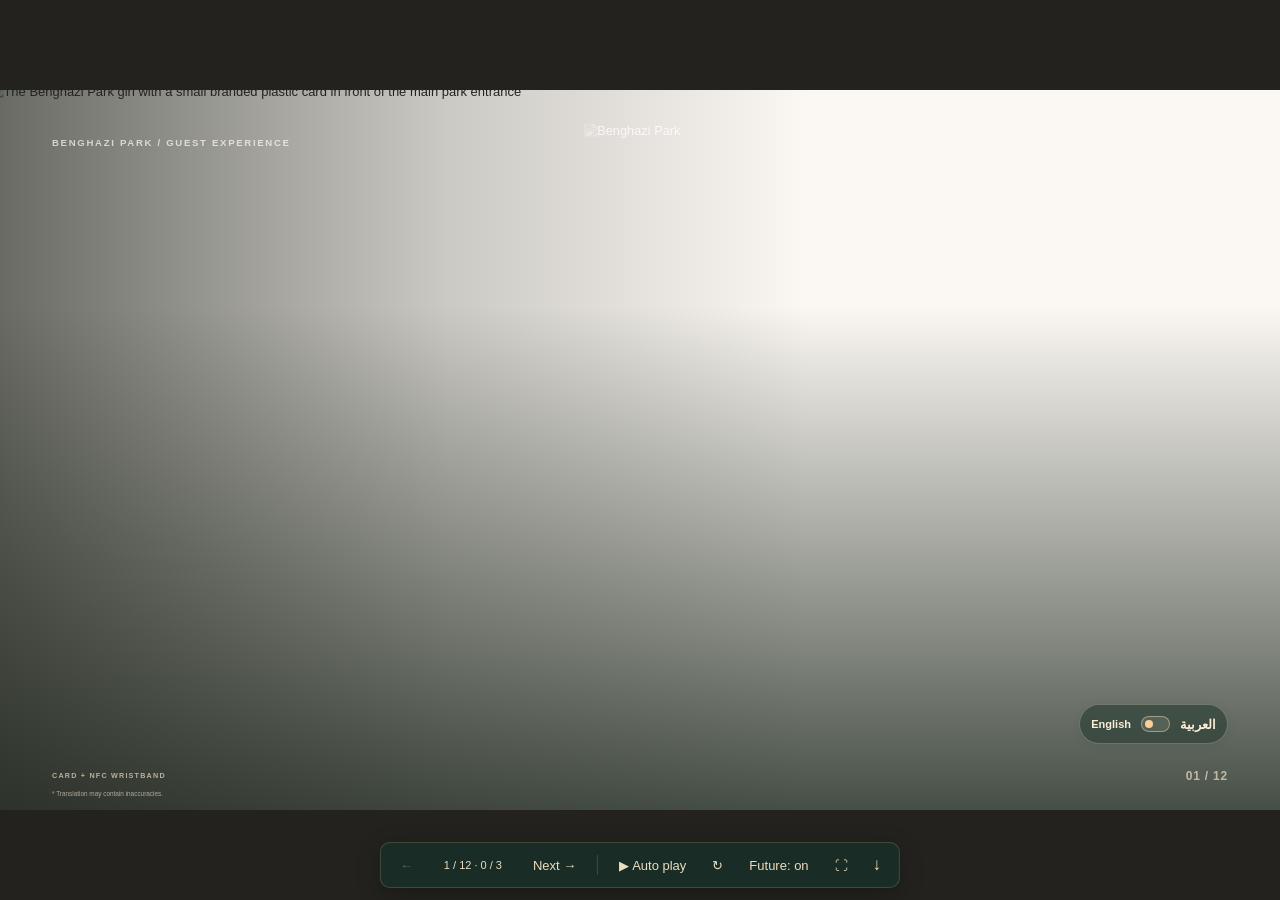
==== commit adfc640e: "Add four themed park views after the master map with shared positions and local numbering" ====
--- a/index.html
+++ b/index.html
@@ -1,77 +1,77 @@
-<!doctype html>
-<html lang="en"><head><meta charset="utf-8"><meta name="viewport" content="width=device-width,initial-scale=1"><meta name="color-scheme" content="only light"><title>Benghazi Park — One card. One park experience.</title><meta name="description" content="Benghazi Park guest card, park journeys and one connected payment system."><meta property="og:title" content="Benghazi Park — One card. One park experience."><meta property="og:description" content="An animated presentation of the guest wallet and park experience."><meta property="og:type" content="website"><link rel="icon" href="data:,"><link rel="stylesheet" href="presentation.css"></head>
-<body><div id="viewport"><main id="stage" aria-label="Benghazi Park presentation">
-<section class="slide cover" data-name="One card" data-max="3">
- <img class="hero-image" src="assets/hero.png" alt="The Benghazi Park girl with a small branded plastic card in front of the main park entrance"><div class="cover-shade"></div>
- <header><span class="eyebrow">BENGHAZI PARK / GUEST EXPERIENCE</span><img class="brand" src="assets/brand.png" alt="Benghazi Park"></header>
- <div class="cover-copy"><p class="chapter reveal" data-step="1">A SMALL CARD. A WHOLE PARK.</p><h1 class="reveal" data-step="2">One card.<br>One park<br><em>experience.</em></h1><p class="cover-sub reveal" data-step="3">Your key to the places<br>you come to enjoy.</p></div>
- <p class="card-focus reveal" data-step="3"><i></i> ONE GUEST WALLET</p><footer><span>CARD + NFC WRISTBAND</span><span class="page-no"></span></footer>
-</section>
-<section class="slide journey" data-name="The guest journey" data-max="5">
- <header><span class="eyebrow">01 / THE GUEST JOURNEY</span><img class="brand" src="assets/brand.png" alt="Benghazi Park"></header>
- <h2>One card.<br><em>Enjoy. Top up. Repeat.</em></h2><p class="start-here">START HERE <svg viewBox="0 0 32 32" aria-hidden="true"><path d="M25 7 7 25M7 12v13h13" fill="none" stroke="currentColor" stroke-width="2" stroke-linecap="round" stroke-linejoin="round"/></svg></p>
- <svg class="journey-lines" viewBox="0 0 1600 900" aria-hidden="true"><defs><marker id="arrow" markerWidth="9" markerHeight="9" refX="7" refY="4.5" orient="auto"><path d="M1 1 7 4.5 1 8" fill="none" stroke="#e84e1d" stroke-width="1.2"/></marker><marker id="mint-arrow" markerWidth="9" markerHeight="9" refX="7" refY="4.5" orient="auto"><path d="M1 1 7 4.5 1 8" fill="none" stroke="#4caa9d" stroke-width="1.2"/></marker></defs><path class="wave-bed" d="M1260 485C1120 300 1045 415 982 516S860 600 800 545C670 420 600 415 512 495S375 576 278 497"/><path class="trace" data-step="2" marker-end="url(#arrow)" d="M1145 439C1080 366 1043 425 983 516L968 545"/><path class="trace" data-step="3" marker-end="url(#arrow)" d="M676 518C604 432 555 445 509 503C476 545 433 563 388 540"/><path class="trace mint" data-step="4" marker-end="url(#mint-arrow)" d="M258 690C335 772 631 782 759 691"/></svg>
- <article class="journey-stop ticket-stop reveal" data-step="1"><p class="place-label">BEFORE THE MAIN ENTRANCE</p><div class="sprite ticket-art" data-sprite="0" role="img" aria-label="Benghazi Park Ticket Office"></div><div class="ticket-actions"><span class="reveal" data-step="2">First top-up <b>02</b></span><i>+</i><span>Get a card <b>01</b></span></div><p class="stop-caption">One Ticket Office. Two operations.</p><div class="ticket-carriers"><img src="assets/carriers.png" alt="Guest card and NFC wristband"><span>CARD OR NFC<br>WRISTBAND</span></div></article>
- <article class="journey-stop ride-stop reveal" data-step="3"><p class="place-label">IN THE PARK</p><img class="ride-art" src="assets/wheel.png" alt="Ferris wheel"><h3>Enjoy the park <b>03</b></h3><p class="stop-caption">Use the wallet for paid experiences.</p></article>
- <article class="journey-stop topup-stop reveal" data-step="4"><p class="place-label">INSIDE THE PARK</p><div class="topup-art"><svg viewBox="0 0 200 200" aria-hidden="true"><path d="M74 137h47l18 28H56Z" fill="#bfd4ca"/><g transform="rotate(-9 100 100)"><rect x="46" y="34" width="105" height="126" rx="16" fill="#315f53"/><rect x="58" y="48" width="81" height="51" rx="6" fill="#a4d8c8"/><path d="M84 74h26M97 61v26" stroke="#4d8e7f" stroke-width="5"/><g fill="#e9f2e7"><circle cx="70" cy="115" r="4"/><circle cx="96" cy="115" r="4"/><circle cx="123" cy="115" r="4"/><circle cx="70" cy="135" r="4"/><circle cx="96" cy="135" r="4"/><circle cx="123" cy="135" r="4"/></g></g></svg><img src="assets/card.png" alt="Small guest card"><span>+</span></div><h3>Top up inside <b class="green">04</b></h3><p class="stop-caption">Visit a nearby service point.</p></article>
- <p class="repeat-caption reveal" data-step="4">TOP UP & KEEP ENJOYING</p><p class="bottom-note reveal" data-step="5"><strong>Wallet top-up and admission are separate.</strong> Top-up is available without entering the park.</p><footer><span>ONE WALLET · TWO CONTACTLESS CARRIERS</span><span class="page-no"></span></footer>
-</section>
-<section class="slide map-slide" data-name="Connected across the park" data-max="0">
- <header><span class="eyebrow">02 / ONE WALLET, MANY EXPERIENCES</span><img class="brand" src="assets/brand.png" alt="Benghazi Park"></header><h2>One wallet. <em>Across the park.</em></h2>
- <aside class="map-legend"><p>ONE CARD. MANY DESTINATIONS.</p><ol id="map-legend"></ol></aside><div class="map-board" id="main-map"><img class="terrain" src="assets/park.png" alt="Benghazi Park clay diorama with grey asphalt perimeter and the separate internal lakes"><svg id="route-layer" viewBox="0 0 1000 562.5" aria-label="Two animated guest journeys"></svg><div class="map-pins"></div></div>
- <div class="route-panel"><b id="route-title">TWO GUEST JOURNEYS</b><p id="route-caption">Click: guest 1 · Click again: guest 2</p><div class="route-key"><span><i></i>1 · MAIN ENTRANCE</span><span><i></i>2 · QUIET ENTRANCE</span></div><span id="route-status">READY TO EXPLORE</span></div>
- <footer><span>SPEND AT PAID DESTINATIONS · ONE CONNECTED GUEST WALLET</span><span class="page-no"></span></footer>
-</section>
-<section class="slide system-slide" data-name="One connected system" data-max="8">
- <header><span class="eyebrow">03 / THE SYSTEM BEHIND THE VISIT</span><img class="brand" src="assets/brand.png" alt="Benghazi Park"></header><h2>One system.<br><em>Connected tools.</em></h2>
- <svg class="system-lines" viewBox="0 0 1600 900" aria-hidden="true"><path class="trace" data-step="1" d="M650 392C610 359 586 343 535 343"/><path class="trace" data-step="2" d="M642 451C601 451 593 518 535 518"/><path class="trace" data-step="3" d="M949 392C995 356 1014 343 1060 343"/><path class="trace" data-step="4" d="M958 451C1000 451 1010 518 1060 518"/><path class="trace purple" data-step="5" d="M694 549C623 615 610 692 535 692"/><path class="trace tan" data-step="6" d="M907 549C978 618 994 692 1060 692"/><path class="trace" data-step="7" d="M750 642C716 664 673 651 636 680"/></svg>
- <div class="system-hub"><p>ONE CONNECTED CORE</p><h3>Park<br>management<br>system</h3><span>Wallet · transactions · access</span></div>
- <article class="system-node node-cash reveal" data-step="1"><div class="sprite" data-sprite="0"></div><div><span class="micro">ISSUE · TOP UP · TICKETS</span><h3><em>13</em> universal<br>cash desks</h3><p>Main entrance 10 + second 3</p></div></article>
- <article class="system-node node-entry reveal" data-step="2"><div class="sprite" data-sprite="3"></div><div><span class="micro">PARK ENTRY</span><h3>Entrance<br>turnstiles</h3><p>Admission control</p></div></article>
- <article class="system-node node-attractions reveal" data-step="3"><div class="sprite" data-sprite="4"></div><div><span class="micro">RIDE ACCESS</span><h3>Attraction<br>turnstiles</h3><p>Payment + permission to ride</p></div></article>
- <article class="system-node node-pos reveal" data-step="4"><div class="pos-art"><img src="assets/card.png" alt="Contactless card"><svg viewBox="0 0 120 160" aria-hidden="true"><rect x="18" y="8" width="84" height="143" rx="12" fill="#35685c"/><rect x="28" y="22" width="64" height="55" rx="5" fill="#a9d7c4"/><path d="M36 92h48M36 109h48M36 126h48" stroke="#e6efdf" stroke-width="6" stroke-dasharray="8 10"/></svg></div><div><span class="micro">WALLET PAYMENTS</span><h3>Food & retail<br>POS terminals</h3><p>One wallet across destinations</p></div></article>
- <article class="system-node node-internal reveal" data-step="5"><div class="sprite" data-sprite="0"></div><div><span class="micro">WALLET TOP-UP</span><h3><span class="purple-text">9</span> internal<br>service points</h3><p>Cashier-assisted top-up</p></div></article>
- <article class="system-node node-sports reveal" data-step="6"><div class="sport-art"><svg viewBox="0 0 180 130" aria-hidden="true"><g transform="translate(14 15) rotate(-12 75 50)"><rect width="150" height="98" rx="7" fill="#2c6257" stroke="#c4d2a5" stroke-width="8"/><rect x="12" y="12" width="126" height="74" fill="none" stroke="#d8e0c2" stroke-width="2"/><path d="M75 12v74M12 30h24v38H12M138 30h-24v38h24" fill="none" stroke="#d8e0c2" stroke-width="2"/><circle cx="75" cy="49" r="17" fill="none" stroke="#d8e0c2" stroke-width="2"/></g></svg></div><div><span class="proposed">PROPOSED INTEGRATION</span><h3>Sports complex</h3><p>Payment model to confirm</p></div></article>
- <article class="controller-node reveal" data-step="7"><img src="assets/controller.png" alt="A stylized card controller based on the supplied equipment photo"><h3>Controller</h3></article><img class="system-carriers reveal" data-step="8" src="assets/carriers.png" alt="Benghazi Park guest card and NFC wristband"><p class="system-carriers-caption reveal" data-step="8">ONE GUEST WALLET · CARD OR NFC WRISTBAND</p><footer><span>FUNCTIONAL CONCEPT · PLATFORM AND HARDWARE FOR IT REVIEW</span><span class="page-no"></span></footer>
-</section>
-<section class="slide service-slide" data-name="Card service across the park" data-max="5">
- <header><span class="eyebrow">04 / NEARBY, THROUGHOUT THE VISIT</span><img class="brand" src="assets/brand.png" alt="Benghazi Park"></header><h2>Card service.<br><em>Across the park.</em></h2>
- <div class="service-key"><span>① ENTRANCE CASH DESKS</span><span>⊕ IN-PARK TOP-UP</span></div><div class="map-board service-map" id="service-map"><img class="terrain" src="assets/park.png" alt="The park's two entrances and internal top-up service points"><div class="map-pins"></div></div>
- <div class="service-stats"><article class="reveal" data-step="1"><b>10</b><h3>Main<br>entrance</h3><p>UNIVERSAL CASH DESKS</p></article><article class="reveal" data-step="2"><b>3</b><h3>Second<br>entrance</h3><p>UNIVERSAL CASH DESKS</p></article><article class="reveal" data-step="3"><b>9</b><h3>Inside<br>the park</h3><p>TOP-UP SERVICE POINTS</p></article></div>
- <div class="cashier-scene reveal" data-step="4"><div class="sprite" data-sprite="5" role="img" aria-label="The guest gives a small park card to a cashier"></div><h3>Tap. Top up. Continue.</h3><p>Card or NFC wristband.<br>Personal assistance at the counter.</p></div>
- <p class="bottom-note reveal" data-step="5"><strong>Top-up is independent of admission.</strong><br><span>Balance check · Lost card · Unused-balance refund — rules to confirm.</span></p><footer><span>CARD SERVICE THROUGHOUT THE VISIT</span><span class="page-no"></span></footer>
-</section>
-<section class="slide future-slide" data-name="Connected with the guest" data-max="4" data-optional="future" style="background:#fff !important; color-scheme:only light">
- <header><span class="eyebrow">05 / FUTURE POSSIBILITIES</span><img class="brand" src="assets/brand.png" alt="Benghazi Park"></header><h2>Connected<br><em>with the guest.</em></h2><span class="future-tag">OPTIONAL · FUTURE OPTIONS</span>
- <svg class="future-lines" viewBox="0 0 1600 900" aria-hidden="true"><path class="trace mint" data-step="1" d="M640 435C578 430 568 396 510 396"/><path class="trace tan" data-step="2" d="M640 610C590 620 565 660 510 660"/><path class="trace mint" data-step="3" d="M978 435C1040 430 1052 396 1110 396"/><path class="trace tan" data-step="4" d="M978 610C1034 620 1052 660 1110 660"/></svg>
- <div class="sprite future-phone" data-sprite="6" role="img" aria-label="A conceptual guest-service phone, park card and wristband"></div>
- <article class="future-feature staff reveal" data-step="1"><div class="feature-icon">▯</div><div><span class="micro">MOBILE ACCESS</span><h3>Tools for the team</h3><p>Explore service tools for staff,<br>including Ticket Office.</p></div></article>
- <article class="future-feature profile reveal" data-step="2"><div class="feature-icon profile-icon">♙</div><div><span class="micro">CRM & SERVICE HISTORY</span><h3>A guest profile</h3><p>A defined profile link can help<br>staff handle future enquiries.</p></div></article>
- <article class="future-feature feedback reveal" data-step="3"><div class="feature-icon chat-icon">☰</div><div><span class="micro">FEEDBACK & RETURN VISITS</span><h3>Keep the conversation</h3><p>Understand the experience.<br>Explore reasons to visit again.</p></div></article>
- <article class="future-feature online reveal" data-step="4"><div class="feature-icon card-icon">▰</div><div><span class="micro">FUTURE TOP-UP OPTION</span><h3>Online top-up</h3><p>Explore adding funds before<br>or during a visit.</p></div></article>
- <p class="bottom-note"><span>Proposals for discussion. Functions, access and profile linking remain to be defined.</span></p><p class="concept-label">ILLUSTRATIVE INTERFACE · NO LIVE GUEST DATA</p><footer><span>OPTIONAL MODULE · SUBJECT TO IT & RETAIL REVIEW</span><span class="page-no"></span></footer>
-</section>
-<section class="slide risk-slide" data-name="The risks of delay" data-max="7" aria-label="The risks of delaying the unified payment system launch">
- <header><span class="eyebrow">06 / LAUNCH READINESS</span><img class="brand" src="assets/brand.png" alt="Benghazi Park"></header>
- <div class="risk-heading"><span class="risk-kicker"><i></i> A DELAY HAS CONSEQUENCES</span><h1>The risks<br><em>of delay.</em></h1><p>Opening the park without a shared<br>payment system can create extra costs<br>and make later integration harder.</p></div>
- <img class="risk-hero" src="assets/risk-delay-hero.png" alt="A clay hourglass, paper tickets and coins illustrate the operational risks of delay">
- <p class="risk-context">TEMPORARY WORKAROUNDS.<br><strong>LASTING COSTS.</strong></p>
- <div class="potential-tag"><span></span>POTENTIAL OPERATIONAL IMPACTS</div>
- <div class="risk-grid">
-  <article class="risk-card reveal" data-step="1"><span class="risk-number">01</span><div class="risk-card-head"><div class="risk-icon"><svg viewBox="0 0 32 32" aria-hidden="true"><circle cx="11" cy="10" r="4"/><circle cx="23" cy="12" r="3"/><path d="M3 25v-3a8 8 0 0 1 16 0v3M21 19a6 6 0 0 1 8 6M4 27h15"/></svg></div><h2>Higher operating costs</h2></div><p>Paper tickets, more staff and extra<br>payment points at attractions.</p></article>
-  <article class="risk-card reveal" data-step="2"><span class="risk-number">02</span><div class="risk-card-head"><div class="risk-icon"><svg viewBox="0 0 32 32" aria-hidden="true"><rect x="2" y="5" width="11" height="15" rx="2"/><rect x="19" y="12" width="11" height="15" rx="2"/><path d="M6 10h3M23 17h3M7 24h6m6-19h6M16 7v3m0 5v3m0 5v3"/></svg></div><h2>Fragmented systems</h2></div><p>Independent POS and accounting tools.<br>Manual reconciliation and consolidation.</p></article>
-  <article class="risk-card reveal" data-step="3"><span class="risk-number">03</span><div class="risk-card-head"><div class="risk-icon"><svg viewBox="0 0 32 32" aria-hidden="true"><circle cx="19" cy="14" r="10"/><path d="M19 8v7l4 2M3 10h3M1 16h5M3 22h4M13 27h12"/></svg></div><h2>Slower visitor flow</h2></div><p>Multiple queues can slow entry and reduce<br>the number of guests served at peak times.</p></article>
-  <article class="risk-card reveal" data-step="4"><span class="risk-number">04</span><div class="risk-card-head"><div class="risk-icon"><svg viewBox="0 0 32 32" aria-hidden="true"><rect x="2" y="7" width="27" height="18" rx="3"/><circle cx="15" cy="16" r="5"/><path d="M6 12h1m-1 8h1m17-8h1M15 13v4m0 3h.01M25 26v4"/></svg></div><h2>Greater revenue risk</h2></div><p>More cash points can increase errors,<br>discrepancies and revenue leakage.</p></article>
-  <article class="risk-card reveal" data-step="5"><span class="risk-number">05</span><div class="risk-card-head"><div class="risk-icon"><svg viewBox="0 0 32 32" aria-hidden="true"><path d="M2 16Q16 2 30 16Q16 30 2 16"/><circle cx="16" cy="16" r="4"/><path d="M5 27 27 5"/></svg></div><h2>Limited financial visibility</h2></div><p>Harder to see a consolidated view of<br>sales across the park in real time.</p></article>
-  <article class="risk-card reveal" data-step="6"><span class="risk-number">06</span><div class="risk-card-head"><div class="risk-icon"><svg viewBox="0 0 32 32" aria-hidden="true"><path d="M2 28V17h8v11m2 0V11h8v17m2 0V5h8v23M4 10 13 4l5 3 8-5M2 30h28"/></svg></div><h2>Costlier future expansion</h2></div><p>Extra equipment, integration and retraining<br>can raise ownership costs and limit scaling.</p></article>
- </div>
- <p class="risk-takeaway reveal" data-step="7"><span></span><strong>One coordinated launch.</strong> Fewer duplicate processes and costs.</p>
- <footer><span>ONE PARK · ONE CONNECTED SYSTEM</span><span class="page-no"></span></footer>
-</section>
-<section class="slide closing" data-name="A better visit" data-max="3">
- <img class="hero-image" src="assets/hero.png" alt="The Benghazi Park girl with her small park card"><div class="closing-shade"></div><header><span class="eyebrow">THE EXPECTED OUTCOME</span><img class="brand" src="assets/brand.png" alt="Benghazi Park"></header><h2>A better visit.<br><em>A clearer view</em><br>of the park.</h2>
- <div class="closing-benefits"><article class="reveal" data-step="1"><span class="micro">FOR THE GUEST</span><h3>A simpler visit.</h3><p>Simple payments.<br>Nearby top-up.<br>Consistent service.</p></article><article class="reveal" data-step="2"><span class="micro">FOR MANAGEMENT</span><h3>A clearer picture.</h3><p>Shared transaction records.<br>Sales by destination.<br>Visibility of park activity.</p></article></div><p class="closing-signoff reveal" data-step="3"><i></i>One card. One park experience.</p><footer><span>CARD · NFC WRISTBAND · ONE GUEST WALLET</span><span class="page-no"></span></footer>
-</section>
-</main><button id="language-toggle" type="button" role="switch" aria-checked="false" aria-label="Switch to Arabic" hidden><span lang="en" dir="ltr">English</span><i aria-hidden="true"><b></b></i><span lang="ar" dir="rtl">العربية</span></button></div>
-<nav id="controls" aria-label="Presentation controls"><button id="previous" title="Previous reveal / slide">←</button><span id="counter" aria-live="polite"></span><button id="next" title="Next reveal / slide">Next →</button><i></i><button id="play">▶ Auto play</button><button id="replay" title="Replay this slide (R)">↻</button><button id="future-toggle" title="Include or exclude the future-options slide" aria-pressed="true">Future: on</button><button id="fullscreen" title="Fullscreen (F)">⛶</button><a id="download" href="Benghazi-Park-Presentation.html" download title="Download an offline copy" aria-label="Download the presentation">↓</a></nav><p id="help">Click / → next · ← back · R replay · P auto play · F fullscreen · H hide controls · swipe on touch screens</p>
-<script src="i18n.js"></script><script src="map-data.js"></script><script src="map-revision-data.js"></script><script src="map.js"></script><script src="map-editor.js"></script><script src="presentation.js"></script></body></html>
+<!doctype html>
+<html lang="en"><head><meta charset="utf-8"><meta name="viewport" content="width=device-width,initial-scale=1"><meta name="color-scheme" content="only light"><title>Benghazi Park — One card. One park experience.</title><meta name="description" content="Benghazi Park guest card, park journeys and one connected payment system."><meta property="og:title" content="Benghazi Park — One card. One park experience."><meta property="og:description" content="An animated presentation of the guest wallet and park experience."><meta property="og:type" content="website"><link rel="icon" href="data:,"><link rel="stylesheet" href="presentation.css"></head>
+<body><div id="viewport"><main id="stage" aria-label="Benghazi Park presentation">
+<section class="slide cover" data-name="One card" data-max="3">
+ <img class="hero-image" src="assets/hero.png" alt="The Benghazi Park girl with a small branded plastic card in front of the main park entrance"><div class="cover-shade"></div>
+ <header><span class="eyebrow">BENGHAZI PARK / GUEST EXPERIENCE</span><img class="brand" src="assets/brand.png" alt="Benghazi Park"></header>
+ <div class="cover-copy"><p class="chapter reveal" data-step="1">A SMALL CARD. A WHOLE PARK.</p><h1 class="reveal" data-step="2">One card.<br>One park<br><em>experience.</em></h1><p class="cover-sub reveal" data-step="3">Your key to the places<br>you come to enjoy.</p></div>
+ <p class="card-focus reveal" data-step="3"><i></i> ONE GUEST WALLET</p><footer><span>CARD + NFC WRISTBAND</span><span class="page-no"></span></footer>
+</section>
+<section class="slide journey" data-name="The guest journey" data-max="5">
+ <header><span class="eyebrow">01 / THE GUEST JOURNEY</span><img class="brand" src="assets/brand.png" alt="Benghazi Park"></header>
+ <h2>One card.<br><em>Enjoy. Top up. Repeat.</em></h2><p class="start-here">START HERE <svg viewBox="0 0 32 32" aria-hidden="true"><path d="M25 7 7 25M7 12v13h13" fill="none" stroke="currentColor" stroke-width="2" stroke-linecap="round" stroke-linejoin="round"/></svg></p>
+ <svg class="journey-lines" viewBox="0 0 1600 900" aria-hidden="true"><defs><marker id="arrow" markerWidth="9" markerHeight="9" refX="7" refY="4.5" orient="auto"><path d="M1 1 7 4.5 1 8" fill="none" stroke="#e84e1d" stroke-width="1.2"/></marker><marker id="mint-arrow" markerWidth="9" markerHeight="9" refX="7" refY="4.5" orient="auto"><path d="M1 1 7 4.5 1 8" fill="none" stroke="#4caa9d" stroke-width="1.2"/></marker></defs><path class="wave-bed" d="M1260 485C1120 300 1045 415 982 516S860 600 800 545C670 420 600 415 512 495S375 576 278 497"/><path class="trace" data-step="2" marker-end="url(#arrow)" d="M1145 439C1080 366 1043 425 983 516L968 545"/><path class="trace" data-step="3" marker-end="url(#arrow)" d="M676 518C604 432 555 445 509 503C476 545 433 563 388 540"/><path class="trace mint" data-step="4" marker-end="url(#mint-arrow)" d="M258 690C335 772 631 782 759 691"/></svg>
+ <article class="journey-stop ticket-stop reveal" data-step="1"><p class="place-label">BEFORE THE MAIN ENTRANCE</p><div class="sprite ticket-art" data-sprite="0" role="img" aria-label="Benghazi Park Ticket Office"></div><div class="ticket-actions"><span class="reveal" data-step="2">First top-up <b>02</b></span><i>+</i><span>Get a card <b>01</b></span></div><p class="stop-caption">One Ticket Office. Two operations.</p><div class="ticket-carriers"><img src="assets/carriers.png" alt="Guest card and NFC wristband"><span>CARD OR NFC<br>WRISTBAND</span></div></article>
+ <article class="journey-stop ride-stop reveal" data-step="3"><p class="place-label">IN THE PARK</p><img class="ride-art" src="assets/wheel.png" alt="Ferris wheel"><h3>Enjoy the park <b>03</b></h3><p class="stop-caption">Use the wallet for paid experiences.</p></article>
+ <article class="journey-stop topup-stop reveal" data-step="4"><p class="place-label">INSIDE THE PARK</p><div class="topup-art"><svg viewBox="0 0 200 200" aria-hidden="true"><path d="M74 137h47l18 28H56Z" fill="#bfd4ca"/><g transform="rotate(-9 100 100)"><rect x="46" y="34" width="105" height="126" rx="16" fill="#315f53"/><rect x="58" y="48" width="81" height="51" rx="6" fill="#a4d8c8"/><path d="M84 74h26M97 61v26" stroke="#4d8e7f" stroke-width="5"/><g fill="#e9f2e7"><circle cx="70" cy="115" r="4"/><circle cx="96" cy="115" r="4"/><circle cx="123" cy="115" r="4"/><circle cx="70" cy="135" r="4"/><circle cx="96" cy="135" r="4"/><circle cx="123" cy="135" r="4"/></g></g></svg><img src="assets/card.png" alt="Small guest card"><span>+</span></div><h3>Top up inside <b class="green">04</b></h3><p class="stop-caption">Visit a nearby service point.</p></article>
+ <p class="repeat-caption reveal" data-step="4">TOP UP & KEEP ENJOYING</p><p class="bottom-note reveal" data-step="5"><strong>Wallet top-up and admission are separate.</strong> Top-up is available without entering the park.</p><footer><span>ONE WALLET · TWO CONTACTLESS CARRIERS</span><span class="page-no"></span></footer>
+</section>
+<section class="slide map-slide" data-name="Connected across the park" data-max="0">
+ <header><span class="eyebrow">02 / ONE WALLET, MANY EXPERIENCES</span><img class="brand" src="assets/brand.png" alt="Benghazi Park"></header><h2>One wallet. <em>Across the park.</em></h2>
+ <aside class="map-legend"><p>ONE CARD. MANY DESTINATIONS.</p><ol id="map-legend"></ol></aside><div class="map-board" id="main-map"><img class="terrain" src="assets/park.png" alt="Benghazi Park clay diorama with grey asphalt perimeter and the separate internal lakes"><svg id="route-layer" viewBox="0 0 1000 562.5" aria-label="Two animated guest journeys"></svg><div class="map-pins"></div></div>
+ <div class="route-panel"><b id="route-title">TWO GUEST JOURNEYS</b><p id="route-caption">Click: guest 1 · Click again: guest 2</p><div class="route-key"><span><i></i>1 · MAIN ENTRANCE</span><span><i></i>2 · QUIET ENTRANCE</span></div><span id="route-status">READY TO EXPLORE</span></div>
+ <footer><span>SPEND AT PAID DESTINATIONS · ONE CONNECTED GUEST WALLET</span><span class="page-no"></span></footer>
+</section>
+<section class="slide system-slide" data-name="One connected system" data-max="8">
+ <header><span class="eyebrow">03 / THE SYSTEM BEHIND THE VISIT</span><img class="brand" src="assets/brand.png" alt="Benghazi Park"></header><h2>One system.<br><em>Connected tools.</em></h2>
+ <svg class="system-lines" viewBox="0 0 1600 900" aria-hidden="true"><path class="trace" data-step="1" d="M650 392C610 359 586 343 535 343"/><path class="trace" data-step="2" d="M642 451C601 451 593 518 535 518"/><path class="trace" data-step="3" d="M949 392C995 356 1014 343 1060 343"/><path class="trace" data-step="4" d="M958 451C1000 451 1010 518 1060 518"/><path class="trace purple" data-step="5" d="M694 549C623 615 610 692 535 692"/><path class="trace tan" data-step="6" d="M907 549C978 618 994 692 1060 692"/><path class="trace" data-step="7" d="M750 642C716 664 673 651 636 680"/></svg>
+ <div class="system-hub"><p>ONE CONNECTED CORE</p><h3>Park<br>management<br>system</h3><span>Wallet · transactions · access</span></div>
+ <article class="system-node node-cash reveal" data-step="1"><div class="sprite" data-sprite="0"></div><div><span class="micro">ISSUE · TOP UP · TICKETS</span><h3><em>13</em> universal<br>cash desks</h3><p>Main entrance 10 + second 3</p></div></article>
+ <article class="system-node node-entry reveal" data-step="2"><div class="sprite" data-sprite="3"></div><div><span class="micro">PARK ENTRY</span><h3>Entrance<br>turnstiles</h3><p>Admission control</p></div></article>
+ <article class="system-node node-attractions reveal" data-step="3"><div class="sprite" data-sprite="4"></div><div><span class="micro">RIDE ACCESS</span><h3>Attraction<br>turnstiles</h3><p>Payment + permission to ride</p></div></article>
+ <article class="system-node node-pos reveal" data-step="4"><div class="pos-art"><img src="assets/card.png" alt="Contactless card"><svg viewBox="0 0 120 160" aria-hidden="true"><rect x="18" y="8" width="84" height="143" rx="12" fill="#35685c"/><rect x="28" y="22" width="64" height="55" rx="5" fill="#a9d7c4"/><path d="M36 92h48M36 109h48M36 126h48" stroke="#e6efdf" stroke-width="6" stroke-dasharray="8 10"/></svg></div><div><span class="micro">WALLET PAYMENTS</span><h3>Food & retail<br>POS terminals</h3><p>One wallet across destinations</p></div></article>
+ <article class="system-node node-internal reveal" data-step="5"><div class="sprite" data-sprite="0"></div><div><span class="micro">WALLET TOP-UP</span><h3><span class="purple-text">9</span> internal<br>service points</h3><p>Cashier-assisted top-up</p></div></article>
+ <article class="system-node node-sports reveal" data-step="6"><div class="sport-art"><svg viewBox="0 0 180 130" aria-hidden="true"><g transform="translate(14 15) rotate(-12 75 50)"><rect width="150" height="98" rx="7" fill="#2c6257" stroke="#c4d2a5" stroke-width="8"/><rect x="12" y="12" width="126" height="74" fill="none" stroke="#d8e0c2" stroke-width="2"/><path d="M75 12v74M12 30h24v38H12M138 30h-24v38h24" fill="none" stroke="#d8e0c2" stroke-width="2"/><circle cx="75" cy="49" r="17" fill="none" stroke="#d8e0c2" stroke-width="2"/></g></svg></div><div><span class="proposed">PROPOSED INTEGRATION</span><h3>Sports complex</h3><p>Payment model to confirm</p></div></article>
+ <article class="controller-node reveal" data-step="7"><img src="assets/controller.png" alt="A stylized card controller based on the supplied equipment photo"><h3>Controller</h3></article><img class="system-carriers reveal" data-step="8" src="assets/carriers.png" alt="Benghazi Park guest card and NFC wristband"><p class="system-carriers-caption reveal" data-step="8">ONE GUEST WALLET · CARD OR NFC WRISTBAND</p><footer><span>FUNCTIONAL CONCEPT · PLATFORM AND HARDWARE FOR IT REVIEW</span><span class="page-no"></span></footer>
+</section>
+<section class="slide service-slide" data-name="Card service across the park" data-max="5">
+ <header><span class="eyebrow">04 / NEARBY, THROUGHOUT THE VISIT</span><img class="brand" src="assets/brand.png" alt="Benghazi Park"></header><h2>Card service.<br><em>Across the park.</em></h2>
+ <div class="service-key"><span>① ENTRANCE CASH DESKS</span><span>⊕ IN-PARK TOP-UP</span></div><div class="map-board service-map" id="service-map"><img class="terrain" src="assets/park.png" alt="The park's two entrances and internal top-up service points"><div class="map-pins"></div></div>
+ <div class="service-stats"><article class="reveal" data-step="1"><b>10</b><h3>Main<br>entrance</h3><p>UNIVERSAL CASH DESKS</p></article><article class="reveal" data-step="2"><b>3</b><h3>Second<br>entrance</h3><p>UNIVERSAL CASH DESKS</p></article><article class="reveal" data-step="3"><b>9</b><h3>Inside<br>the park</h3><p>TOP-UP SERVICE POINTS</p></article></div>
+ <div class="cashier-scene reveal" data-step="4"><div class="sprite" data-sprite="5" role="img" aria-label="The guest gives a small park card to a cashier"></div><h3>Tap. Top up. Continue.</h3><p>Card or NFC wristband.<br>Personal assistance at the counter.</p></div>
+ <p class="bottom-note reveal" data-step="5"><strong>Top-up is independent of admission.</strong><br><span>Balance check · Lost card · Unused-balance refund — rules to confirm.</span></p><footer><span>CARD SERVICE THROUGHOUT THE VISIT</span><span class="page-no"></span></footer>
+</section>
+<section class="slide future-slide" data-name="Connected with the guest" data-max="4" data-optional="future" style="background:#fff !important; color-scheme:only light">
+ <header><span class="eyebrow">05 / FUTURE POSSIBILITIES</span><img class="brand" src="assets/brand.png" alt="Benghazi Park"></header><h2>Connected<br><em>with the guest.</em></h2><span class="future-tag">OPTIONAL · FUTURE OPTIONS</span>
+ <svg class="future-lines" viewBox="0 0 1600 900" aria-hidden="true"><path class="trace mint" data-step="1" d="M640 435C578 430 568 396 510 396"/><path class="trace tan" data-step="2" d="M640 610C590 620 565 660 510 660"/><path class="trace mint" data-step="3" d="M978 435C1040 430 1052 396 1110 396"/><path class="trace tan" data-step="4" d="M978 610C1034 620 1052 660 1110 660"/></svg>
+ <div class="sprite future-phone" data-sprite="6" role="img" aria-label="A conceptual guest-service phone, park card and wristband"></div>
+ <article class="future-feature staff reveal" data-step="1"><div class="feature-icon">▯</div><div><span class="micro">MOBILE ACCESS</span><h3>Tools for the team</h3><p>Explore service tools for staff,<br>including Ticket Office.</p></div></article>
+ <article class="future-feature profile reveal" data-step="2"><div class="feature-icon profile-icon">♙</div><div><span class="micro">CRM & SERVICE HISTORY</span><h3>A guest profile</h3><p>A defined profile link can help<br>staff handle future enquiries.</p></div></article>
+ <article class="future-feature feedback reveal" data-step="3"><div class="feature-icon chat-icon">☰</div><div><span class="micro">FEEDBACK & RETURN VISITS</span><h3>Keep the conversation</h3><p>Understand the experience.<br>Explore reasons to visit again.</p></div></article>
+ <article class="future-feature online reveal" data-step="4"><div class="feature-icon card-icon">▰</div><div><span class="micro">FUTURE TOP-UP OPTION</span><h3>Online top-up</h3><p>Explore adding funds before<br>or during a visit.</p></div></article>
+ <p class="bottom-note"><span>Proposals for discussion. Functions, access and profile linking remain to be defined.</span></p><p class="concept-label">ILLUSTRATIVE INTERFACE · NO LIVE GUEST DATA</p><footer><span>OPTIONAL MODULE · SUBJECT TO IT & RETAIL REVIEW</span><span class="page-no"></span></footer>
+</section>
+<section class="slide risk-slide" data-name="The risks of delay" data-max="7" aria-label="The risks of delaying the unified payment system launch">
+ <header><span class="eyebrow">06 / LAUNCH READINESS</span><img class="brand" src="assets/brand.png" alt="Benghazi Park"></header>
+ <div class="risk-heading"><span class="risk-kicker"><i></i> A DELAY HAS CONSEQUENCES</span><h1>The risks<br><em>of delay.</em></h1><p>Opening the park without a shared<br>payment system can create extra costs<br>and make later integration harder.</p></div>
+ <img class="risk-hero" src="assets/risk-delay-hero.png" alt="A clay hourglass, paper tickets and coins illustrate the operational risks of delay">
+ <p class="risk-context">TEMPORARY WORKAROUNDS.<br><strong>LASTING COSTS.</strong></p>
+ <div class="potential-tag"><span></span>POTENTIAL OPERATIONAL IMPACTS</div>
+ <div class="risk-grid">
+  <article class="risk-card reveal" data-step="1"><span class="risk-number">01</span><div class="risk-card-head"><div class="risk-icon"><svg viewBox="0 0 32 32" aria-hidden="true"><circle cx="11" cy="10" r="4"/><circle cx="23" cy="12" r="3"/><path d="M3 25v-3a8 8 0 0 1 16 0v3M21 19a6 6 0 0 1 8 6M4 27h15"/></svg></div><h2>Higher operating costs</h2></div><p>Paper tickets, more staff and extra<br>payment points at attractions.</p></article>
+  <article class="risk-card reveal" data-step="2"><span class="risk-number">02</span><div class="risk-card-head"><div class="risk-icon"><svg viewBox="0 0 32 32" aria-hidden="true"><rect x="2" y="5" width="11" height="15" rx="2"/><rect x="19" y="12" width="11" height="15" rx="2"/><path d="M6 10h3M23 17h3M7 24h6m6-19h6M16 7v3m0 5v3m0 5v3"/></svg></div><h2>Fragmented systems</h2></div><p>Independent POS and accounting tools.<br>Manual reconciliation and consolidation.</p></article>
+  <article class="risk-card reveal" data-step="3"><span class="risk-number">03</span><div class="risk-card-head"><div class="risk-icon"><svg viewBox="0 0 32 32" aria-hidden="true"><circle cx="19" cy="14" r="10"/><path d="M19 8v7l4 2M3 10h3M1 16h5M3 22h4M13 27h12"/></svg></div><h2>Slower visitor flow</h2></div><p>Multiple queues can slow entry and reduce<br>the number of guests served at peak times.</p></article>
+  <article class="risk-card reveal" data-step="4"><span class="risk-number">04</span><div class="risk-card-head"><div class="risk-icon"><svg viewBox="0 0 32 32" aria-hidden="true"><rect x="2" y="7" width="27" height="18" rx="3"/><circle cx="15" cy="16" r="5"/><path d="M6 12h1m-1 8h1m17-8h1M15 13v4m0 3h.01M25 26v4"/></svg></div><h2>Greater revenue risk</h2></div><p>More cash points can increase errors,<br>discrepancies and revenue leakage.</p></article>
+  <article class="risk-card reveal" data-step="5"><span class="risk-number">05</span><div class="risk-card-head"><div class="risk-icon"><svg viewBox="0 0 32 32" aria-hidden="true"><path d="M2 16Q16 2 30 16Q16 30 2 16"/><circle cx="16" cy="16" r="4"/><path d="M5 27 27 5"/></svg></div><h2>Limited financial visibility</h2></div><p>Harder to see a consolidated view of<br>sales across the park in real time.</p></article>
+  <article class="risk-card reveal" data-step="6"><span class="risk-number">06</span><div class="risk-card-head"><div class="risk-icon"><svg viewBox="0 0 32 32" aria-hidden="true"><path d="M2 28V17h8v11m2 0V11h8v17m2 0V5h8v23M4 10 13 4l5 3 8-5M2 30h28"/></svg></div><h2>Costlier future expansion</h2></div><p>Extra equipment, integration and retraining<br>can raise ownership costs and limit scaling.</p></article>
+ </div>
+ <p class="risk-takeaway reveal" data-step="7"><span></span><strong>One coordinated launch.</strong> Fewer duplicate processes and costs.</p>
+ <footer><span>ONE PARK · ONE CONNECTED SYSTEM</span><span class="page-no"></span></footer>
+</section>
+<section class="slide closing" data-name="A better visit" data-max="3">
+ <img class="hero-image" src="assets/hero.png" alt="The Benghazi Park girl with her small park card"><div class="closing-shade"></div><header><span class="eyebrow">THE EXPECTED OUTCOME</span><img class="brand" src="assets/brand.png" alt="Benghazi Park"></header><h2>A better visit.<br><em>A clearer view</em><br>of the park.</h2>
+ <div class="closing-benefits"><article class="reveal" data-step="1"><span class="micro">FOR THE GUEST</span><h3>A simpler visit.</h3><p>Simple payments.<br>Nearby top-up.<br>Consistent service.</p></article><article class="reveal" data-step="2"><span class="micro">FOR MANAGEMENT</span><h3>A clearer picture.</h3><p>Shared transaction records.<br>Sales by destination.<br>Visibility of park activity.</p></article></div><p class="closing-signoff reveal" data-step="3"><i></i>One card. One park experience.</p><footer><span>CARD · NFC WRISTBAND · ONE GUEST WALLET</span><span class="page-no"></span></footer>
+</section>
+</main><button id="language-toggle" type="button" role="switch" aria-checked="false" aria-label="Switch to Arabic" hidden><span lang="en" dir="ltr">English</span><i aria-hidden="true"><b></b></i><span lang="ar" dir="rtl">العربية</span></button></div>
+<nav id="controls" aria-label="Presentation controls"><button id="previous" title="Previous reveal / slide">←</button><span id="counter" aria-live="polite"></span><button id="next" title="Next reveal / slide">Next →</button><i></i><button id="play">▶ Auto play</button><button id="replay" title="Replay this slide (R)">↻</button><button id="future-toggle" title="Include or exclude the future-options slide" aria-pressed="true">Future: on</button><button id="fullscreen" title="Fullscreen (F)">⛶</button><a id="download" href="Benghazi-Park-Presentation.html" download title="Download an offline copy" aria-label="Download the presentation">↓</a></nav><p id="help">Click / → next · ← back · R replay · P auto play · F fullscreen · H hide controls · swipe on touch screens</p>
+<script src="i18n.js"></script><script src="map-data.js"></script><script src="map-revision-data.js"></script><script src="map.js"></script><script src="map-editor.js"></script><script src="map-themes.js"></script><script src="presentation.js"></script></body></html>
--- a/presentation.css
+++ b/presentation.css
@@ -188,3 +188,41 @@
 [data-group=trucks]>.revision-badge{color:#2676bd}[data-group=topups]>.revision-badge{color:#8652a3}[data-group=vip]>.revision-badge{background:#edc365;color:#47380d}
 [data-group=services]>.revision-badge{font-size:11px;padding:4px 7px}
 [data-group=vip]>.revision-model{filter:sepia(.6) saturate(1.4) drop-shadow(2px 4px 2px #344a2833)}
+/* One continuous numeric catalogue for every individually editable object. */
+.map-slide .map-legend{width:280px;top:239px;height:590px}
+.legend-nav{display:flex;gap:6px;margin-bottom:10px;direction:ltr}
+.legend-nav button{background:#fffdf7;border:1px solid #d9cebc;border-radius:12px;color:#315f53;padding:6px 10px;font:700 12px Arial}
+.legend-scroll{position:relative;height:549px;overflow-y:auto;overscroll-behavior:contain;scrollbar-gutter:stable;padding-right:9px;touch-action:pan-y}
+.map-slide .legend-scroll h3{position:static;font:800 13px/1.4 Manrope,Arial,sans-serif;color:#315f53;letter-spacing:0;margin:8px 0 10px}
+.map-slide .legend-scroll li{display:flex;gap:9px;min-height:28px;font-size:14px;line-height:1.3;padding:0 0 3px;align-items:flex-start}
+.catalog-number{flex:none;min-width:25px;height:25px;padding:0 3px;border:1px solid #ddd6c9;border-radius:50%;background:#fffdf8;color:#315f53;font:800 12px Arial;direction:ltr}
+.legend-scroll li[data-group=trucks] .catalog-number{color:#2676bd;border-color:#a8cae5}.legend-scroll li[data-group=topups] .catalog-number{color:#8652a3;border-color:#c4aed5;border-radius:6px}
+.map-slide .legend-scroll small{font-size:10px;color:#98846c;margin-top:1px}
+.revision-badge,[data-group=services]>.revision-badge{font:800 12px/19px Arial;min-width:23px;height:23px;padding:0 3px;border-radius:50%;text-align:center}
+[data-group=topups]>.revision-badge{border-radius:6px}
+html:lang(ar) .map-slide .legend-scroll li{font:600 16px/1.4 Cairo,Arial,sans-serif;min-height:28px}html:lang(ar) .map-slide .legend-scroll h3{font:800 15px/1.4 Cairo,Arial,sans-serif}html:lang(ar) .map-slide .legend-scroll small{font:400 11px Cairo,Arial,sans-serif}
+.map-editor-status{left:350px;right:65px;top:224px;bottom:auto;font-size:11px}
+.number-only .revision-badge{pointer-events:auto;cursor:inherit}
+.translation-note{position:absolute;left:65px;bottom:15px;max-width:445px;margin:0;color:#8e8374;font:400 8px/1.25 Manrope,Arial,sans-serif;z-index:16;pointer-events:none}
+.cover .translation-note,.closing .translation-note{color:#e5d9c3b3}
+html:lang(ar) .translation-note{font-family:Cairo,Arial,sans-serif;direction:rtl;text-align:left}
+/* Themed maps retain the master's board rectangle and terrain, with local numbers. */
+.theme-subtitle{position:absolute;left:65px;top:184px;right:65px;font-size:17px;line-height:1.5;color:#8e7d65;font-weight:600}
+.theme-map .map-legend{height:590px;overflow-y:auto;overscroll-behavior:contain;padding-right:10px;scrollbar-gutter:stable;touch-action:pan-y}
+.theme-map .theme-legend-heading{margin:0 0 16px;font-size:11px;font-weight:800;letter-spacing:1px;color:#9c8c75}
+.theme-map .theme-legend-list li{display:flex;align-items:flex-start;gap:10px;min-height:31px;font-size:15px;line-height:1.35;padding-bottom:5px}
+.theme-map .catalog-number{display:grid;place-items:center;height:25px;line-height:25px}
+.theme-map .range-number{border-radius:12px;min-width:44px;font-size:11px}
+.theme-map .map-pins{pointer-events:none}.theme-map .revision-pin{pointer-events:none}
+.theme-group-row{margin-top:14px}
+.theme-payment-slide>h2{font-size:56px;max-width:1000px}
+.theme-payment-slide.review-ru .system-hub h3{font-size:31px;line-height:1.1}
+.theme-payment-slide.review-ru .system-node h3{font-size:23px;line-height:1.12}
+.theme-payment-slide.review-ru .system-node p{font-size:10px}
+.theme-payment-slide.review-ru .controller-node h3{font-size:21px}
+.theme-payment-slide.review-ru .system-carriers-caption{font-size:6.5px;letter-spacing:.6px}
+.payment-local-number{position:absolute;left:149px;top:0;width:24px;height:24px;border-radius:50%;display:grid;place-items:center;background:#fffdf8;border:1px solid #e4c4aa;color:#b76437;font:800 12px Arial;z-index:9}
+.controller-node .payment-local-number{left:9px;top:8px}.carrier-local-number{left:944px;top:754px}
+html:lang(ar) .theme-subtitle{font-family:Cairo,Arial,sans-serif;font-size:20px;text-align:right}
+html:lang(ar) .theme-map .theme-legend-list li{font-family:Cairo,Arial,sans-serif;font-size:18px;line-height:1.45;direction:rtl;text-align:right}
+html:lang(ar) .theme-map .theme-legend-heading{font-family:Cairo,Arial,sans-serif;font-size:14px}
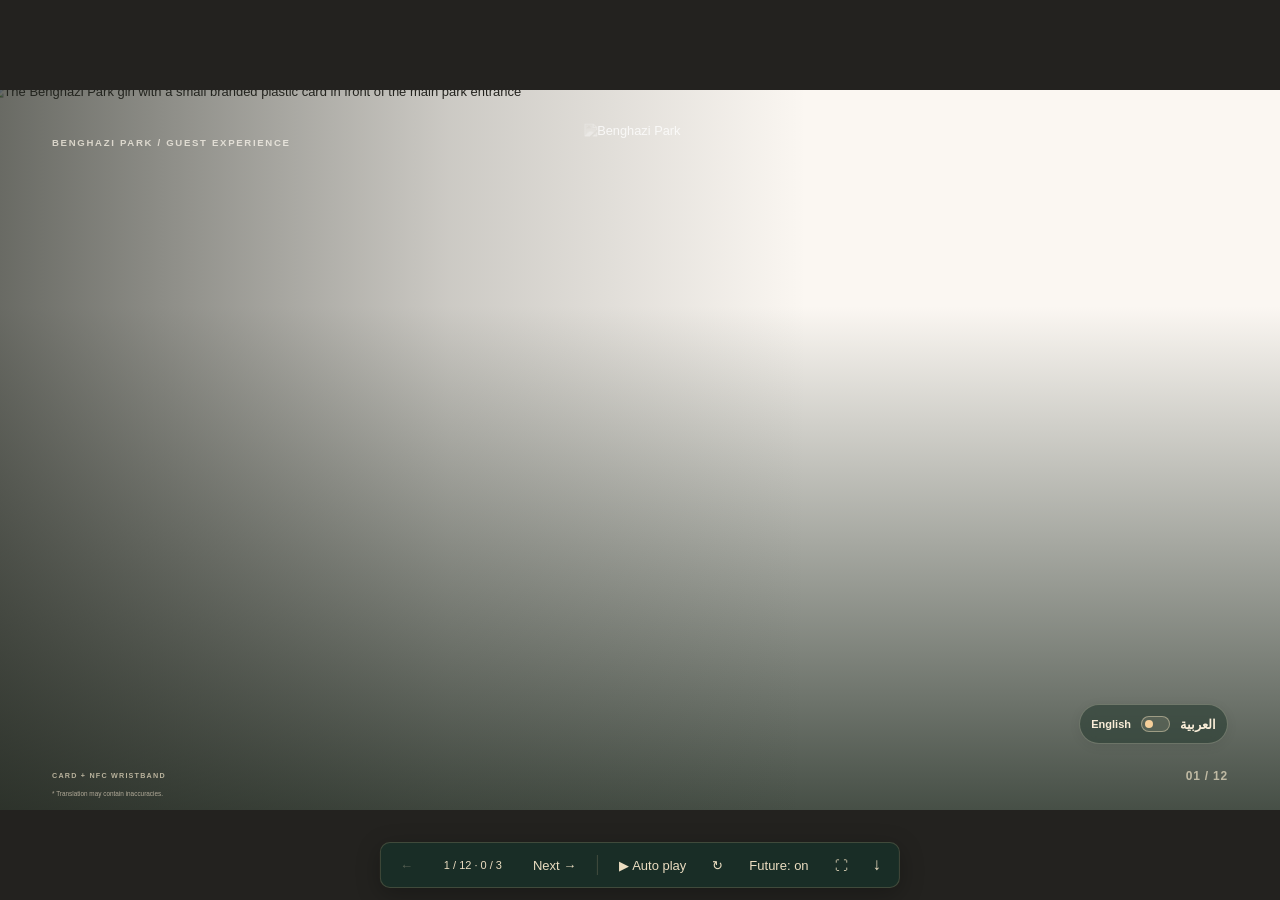
==== commit 5fcf2723: "Correct Russian theme labels and restore both guest routes to the card-service map" ====
--- a/index.html
+++ b/index.html
@@ -18,8 +18,8 @@
 </section>
 <section class="slide map-slide" data-name="Connected across the park" data-max="0">
  <header><span class="eyebrow">02 / ONE WALLET, MANY EXPERIENCES</span><img class="brand" src="assets/brand.png" alt="Benghazi Park"></header><h2>One wallet. <em>Across the park.</em></h2>
- <aside class="map-legend"><p>ONE CARD. MANY DESTINATIONS.</p><ol id="map-legend"></ol></aside><div class="map-board" id="main-map"><img class="terrain" src="assets/park.png" alt="Benghazi Park clay diorama with grey asphalt perimeter and the separate internal lakes"><svg id="route-layer" viewBox="0 0 1000 562.5" aria-label="Two animated guest journeys"></svg><div class="map-pins"></div></div>
- <div class="route-panel"><b id="route-title">TWO GUEST JOURNEYS</b><p id="route-caption">Click: guest 1 · Click again: guest 2</p><div class="route-key"><span><i></i>1 · MAIN ENTRANCE</span><span><i></i>2 · QUIET ENTRANCE</span></div><span id="route-status">READY TO EXPLORE</span></div>
+ <aside class="map-legend"><p>ONE CARD. MANY DESTINATIONS.</p><ol id="map-legend"></ol></aside><div class="map-board" id="main-map"><img class="terrain" src="assets/park.png" alt="Benghazi Park clay diorama with grey asphalt perimeter and the separate internal lakes"><div class="map-pins"></div></div>
+
  <footer><span>SPEND AT PAID DESTINATIONS · ONE CONNECTED GUEST WALLET</span><span class="page-no"></span></footer>
 </section>
 <section class="slide system-slide" data-name="One connected system" data-max="8">
@@ -36,10 +36,10 @@
 </section>
 <section class="slide service-slide" data-name="Card service across the park" data-max="5">
  <header><span class="eyebrow">04 / NEARBY, THROUGHOUT THE VISIT</span><img class="brand" src="assets/brand.png" alt="Benghazi Park"></header><h2>Card service.<br><em>Across the park.</em></h2>
- <div class="service-key"><span>① ENTRANCE CASH DESKS</span><span>⊕ IN-PARK TOP-UP</span></div><div class="map-board service-map" id="service-map"><img class="terrain" src="assets/park.png" alt="The park's two entrances and internal top-up service points"><div class="map-pins"></div></div>
+ <div class="service-key"><span>① ENTRANCE CASH DESKS</span><span>⊕ IN-PARK TOP-UP</span></div><div class="map-board service-map" id="service-map"><img class="terrain" src="assets/park.png" alt="The park's two entrances and internal top-up service points"><svg id="route-layer" viewBox="0 0 1000 562.5" preserveAspectRatio="none" aria-label="Two animated guest journeys"></svg><div class="map-pins"></div></div>
  <div class="service-stats"><article class="reveal" data-step="1"><b>10</b><h3>Main<br>entrance</h3><p>UNIVERSAL CASH DESKS</p></article><article class="reveal" data-step="2"><b>3</b><h3>Second<br>entrance</h3><p>UNIVERSAL CASH DESKS</p></article><article class="reveal" data-step="3"><b>9</b><h3>Inside<br>the park</h3><p>TOP-UP SERVICE POINTS</p></article></div>
  <div class="cashier-scene reveal" data-step="4"><div class="sprite" data-sprite="5" role="img" aria-label="The guest gives a small park card to a cashier"></div><h3>Tap. Top up. Continue.</h3><p>Card or NFC wristband.<br>Personal assistance at the counter.</p></div>
- <p class="bottom-note reveal" data-step="5"><strong>Top-up is independent of admission.</strong><br><span>Balance check · Lost card · Unused-balance refund — rules to confirm.</span></p><footer><span>CARD SERVICE THROUGHOUT THE VISIT</span><span class="page-no"></span></footer>
+ <p class="bottom-note reveal" data-step="5"><strong>Top-up is independent of admission.</strong><br><span>Balance check · Lost card · Unused-balance refund — rules to confirm.</span></p><div class="route-panel"><b id="route-title">TWO GUEST JOURNEYS</b><p id="route-caption">Click: guest 1 · Click again: guest 2</p><div class="route-key"><span><i></i>1 · MAIN ENTRANCE</span><span><i></i>2 · SECOND ENTRANCE</span></div><span id="route-status">READY TO EXPLORE</span></div><footer><span>CARD SERVICE THROUGHOUT THE VISIT</span><span class="page-no"></span></footer>
 </section>
 <section class="slide future-slide" data-name="Connected with the guest" data-max="4" data-optional="future" style="background:#fff !important; color-scheme:only light">
  <header><span class="eyebrow">05 / FUTURE POSSIBILITIES</span><img class="brand" src="assets/brand.png" alt="Benghazi Park"></header><h2>Connected<br><em>with the guest.</em></h2><span class="future-tag">OPTIONAL · FUTURE OPTIONS</span>
--- a/presentation.css
+++ b/presentation.css
@@ -226,3 +226,16 @@
 html:lang(ar) .theme-subtitle{font-family:Cairo,Arial,sans-serif;font-size:20px;text-align:right}
 html:lang(ar) .theme-map .theme-legend-list li{font-family:Cairo,Arial,sans-serif;font-size:18px;line-height:1.45;direction:rtl;text-align:right}
 html:lang(ar) .theme-map .theme-legend-heading{font-family:Cairo,Arial,sans-serif;font-size:14px}
+.service-slide.with-routes>h2{font-size:46px;top:126px;line-height:1.1;max-width:1470px}
+.service-slide.with-routes .route-panel{left:65px;right:auto;top:194px;width:1000px;padding-left:14px}
+.service-slide.with-routes .route-panel>p{font-size:10px;line-height:1.4;max-width:980px;margin-top:6px}
+.service-slide.with-routes .route-panel>b{max-width:650px}
+.service-slide.with-routes #route-status{position:absolute;right:0;top:0;margin:0;font-size:8px}
+.service-slide.with-routes .route-key{font-size:8px;margin-top:6px}
+.service-slide.with-routes .cashier-scene h3{font-size:22px}
+html:lang(ar) .service-slide.with-routes .route-panel{direction:rtl;padding-left:0;padding-right:14px}
+html:lang(ar) .service-slide.with-routes .route-panel>p{font-size:12px}
+html:lang(ar) .service-slide.with-routes #route-status{right:auto;left:0;font-size:10px}
+.theme-food .theme-legend-list li{font-size:14px;min-height:29px;line-height:1.3;padding-bottom:4px}
+.service-slide.with-routes .bottom-note{top:817px;bottom:auto;max-width:1000px;padding:0 0 0 14px;font-size:11px;line-height:1.3}
+html:lang(ar) .service-slide.with-routes .bottom-note{top:778px;font-size:13px;line-height:1.5}
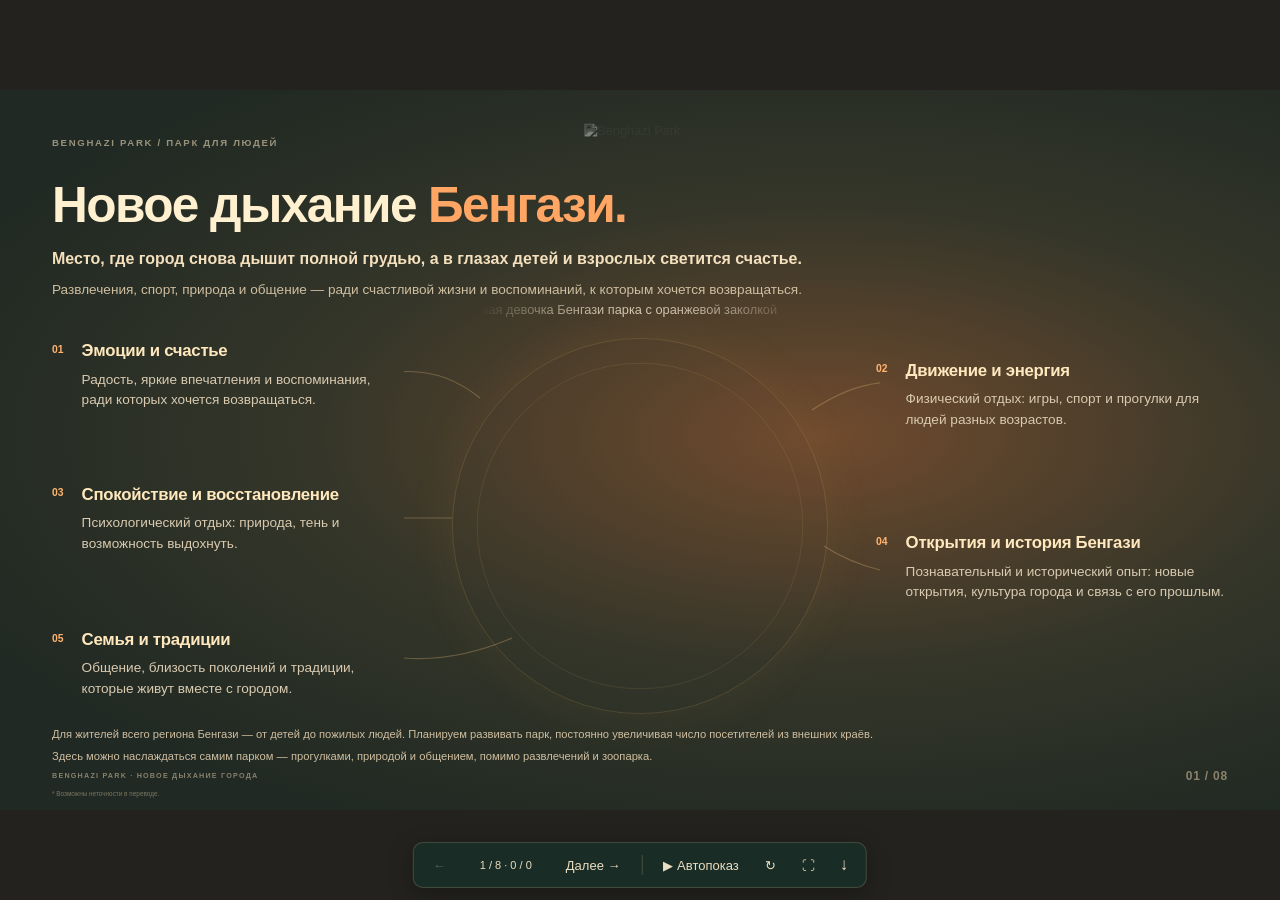
==== commit dafbe882: "Assemble eight-slide Russian park story with five mission themes and family finale" ====
--- a/index.html
+++ b/index.html
@@ -1,5 +1,5 @@
 <!doctype html>
-<html lang="en"><head><meta charset="utf-8"><meta name="viewport" content="width=device-width,initial-scale=1"><meta name="color-scheme" content="only light"><title>Benghazi Park — One card. One park experience.</title><meta name="description" content="Benghazi Park guest card, park journeys and one connected payment system."><meta property="og:title" content="Benghazi Park — One card. One park experience."><meta property="og:description" content="An animated presentation of the guest wallet and park experience."><meta property="og:type" content="website"><link rel="icon" href="data:,"><link rel="stylesheet" href="presentation.css"></head>
+<html lang="en"><head><meta charset="utf-8"><meta name="viewport" content="width=device-width,initial-scale=1"><meta name="color-scheme" content="only light"><title>Benghazi Park — новое дыхание Бенгази</title><meta name="description" content="Benghazi Park — смыслы, карта парка, питание, развлечения и службы обеспечения."><meta property="og:title" content="Benghazi Park — новое дыхание Бенгази"><meta property="og:description" content="An animated presentation of the guest wallet and park experience."><meta property="og:type" content="website"><link rel="icon" href="data:,"><link rel="stylesheet" href="presentation.css"></head>
 <body><div id="viewport"><main id="stage" aria-label="Benghazi Park presentation">
 <section class="slide cover" data-name="One card" data-max="3">
  <img class="hero-image" src="assets/hero.png" alt="The Benghazi Park girl with a small branded plastic card in front of the main park entrance"><div class="cover-shade"></div>
@@ -74,4 +74,4 @@
 </section>
 </main><button id="language-toggle" type="button" role="switch" aria-checked="false" aria-label="Switch to Arabic" hidden><span lang="en" dir="ltr">English</span><i aria-hidden="true"><b></b></i><span lang="ar" dir="rtl">العربية</span></button></div>
 <nav id="controls" aria-label="Presentation controls"><button id="previous" title="Previous reveal / slide">←</button><span id="counter" aria-live="polite"></span><button id="next" title="Next reveal / slide">Next →</button><i></i><button id="play">▶ Auto play</button><button id="replay" title="Replay this slide (R)">↻</button><button id="future-toggle" title="Include or exclude the future-options slide" aria-pressed="true">Future: on</button><button id="fullscreen" title="Fullscreen (F)">⛶</button><a id="download" href="Benghazi-Park-Presentation.html" download title="Download an offline copy" aria-label="Download the presentation">↓</a></nav><p id="help">Click / → next · ← back · R replay · P auto play · F fullscreen · H hide controls · swipe on touch screens</p>
-<script src="i18n.js"></script><script src="map-data.js"></script><script src="map-revision-data.js"></script><script src="map.js"></script><script src="map-editor.js"></script><script src="map-themes.js"></script><script src="presentation.js"></script></body></html>
+<script src="park-content.js"></script><script src="i18n.js"></script><script src="map-data.js"></script><script src="map-revision-data.js"></script><script src="map.js"></script><script src="map-editor.js"></script><script src="map-themes.js"></script><script src="park-story.js"></script><script src="presentation.js"></script></body></html>
--- a/presentation.css
+++ b/presentation.css
@@ -239,3 +239,34 @@
 .theme-food .theme-legend-list li{font-size:14px;min-height:29px;line-height:1.3;padding-bottom:4px}
 .service-slide.with-routes .bottom-note{top:817px;bottom:auto;max-width:1000px;padding:0 0 0 14px;font-size:11px;line-height:1.3}
 html:lang(ar) .service-slide.with-routes .bottom-note{top:778px;font-size:13px;line-height:1.5}
+/* Park narrative: the merged mission cover and family finale follow the video mood. */
+.park-intro,.park-finale{background:radial-gradient(ellipse at 64% 48%,#714b2e 0%,#353629 43%,#202923 82%);color:#fff3db}
+.park-intro .brand,.park-finale .brand{filter:invert(1) grayscale(1);mix-blend-mode:screen;opacity:.9}
+.park-intro .eyebrow,.park-finale .eyebrow{color:#e5cfaa99}
+.park-intro h1{position:absolute;left:65px;top:111px;font:800 62px/1.06 Rubik,Arial,sans-serif;letter-spacing:-2px;color:#fff0d0;z-index:5}
+.park-intro h1 em{color:#ffa664}
+.story-lead{position:absolute;left:65px;right:65px;top:197px;font:600 20px/1.45 Manrope,Arial,sans-serif;color:#f4e0bd;z-index:5}
+.story-vision{position:absolute;left:65px;right:65px;top:238px;font:400 17px/1.4 Manrope,Arial,sans-serif;color:#cfbea0;z-index:5}
+.park-intro-art{position:absolute;left:540px;top:266px;width:520px;height:535px;object-fit:contain;object-position:center;z-index:3;mask-image:radial-gradient(ellipse 58% 59% at 50% 43%,#000 61%,transparent 96%)}
+.story-halo{position:absolute;left:565px;top:310px;width:470px;height:470px;border:1px solid #e4b76b35;border-radius:50%;box-shadow:0 0 65px #e3a65412;z-index:1}
+.story-halo:after{content:'';position:absolute;inset:30px;border:1px solid #e4b76b25;border-radius:50%}
+.story-links{position:absolute;inset:0;width:1600px;height:900px;pointer-events:none;z-index:2}
+.story-links path{fill:none;stroke:#d4ae7255;stroke-width:1.5}
+.story-direction{position:absolute;width:440px;z-index:5;padding-left:37px}
+.story-number{position:absolute;left:0;top:4px;font:800 13px Rubik,Arial,sans-serif;color:#ffb36e}
+.story-direction h3{font:800 21px/1.25 Rubik,Arial,sans-serif;color:#ffe8bd;letter-spacing:-.35px;margin-bottom:10px}
+.story-direction p{font:400 17px/1.5 Manrope,Arial,sans-serif;color:#d9cab0}
+.direction-1{left:65px;top:313px}.direction-2{left:1095px;top:337px}.direction-3{left:65px;top:492px}.direction-4{left:1095px;top:553px}.direction-5{left:65px;top:674px}
+.story-audience{position:absolute;left:65px;right:65px;top:796px;font:400 14px/1.4 Manrope,Arial,sans-serif;color:#cfbea0;z-index:6}
+.story-park{position:absolute;left:65px;right:65px;top:823px;font:400 14px/1.4 Manrope,Arial,sans-serif;color:#cfbea0;z-index:6}
+.park-intro footer,.park-finale footer{color:#e5cfaa88}
+.park-intro .translation-note,.park-finale .translation-note{color:#c8b79788}
+.park-finale{background:radial-gradient(ellipse at 72% 55%,#76603b 0%,#2f3d31 45%,#192c26 83%)}
+.park-family-art{position:absolute;right:20px;bottom:45px;width:900px;height:815px;object-fit:contain;z-index:3}
+.park-finale h1{position:absolute;left:65px;top:221px;max-width:660px;color:#fff0d0;font:800 63px/1.1 Rubik,Arial,sans-serif;letter-spacing:-1.7px;z-index:5}
+.park-finale h1 em{color:#ffba70}
+.finale-lead{position:absolute;left:65px;top:489px;width:580px;font:400 23px/1.55 Manrope,Arial,sans-serif;color:#ddcfb5;z-index:5}
+.finale-promise{position:absolute;left:65px;top:674px;width:580px;font:800 23px/1.4 Rubik,Arial,sans-serif;color:#ffe4ac;z-index:5}
+.finale-rings{position:absolute;left:758px;top:168px;width:690px;height:690px;border:1px solid #e7c88240;border-radius:50%;z-index:1}
+.finale-rings:before,.finale-rings:after{content:'';position:absolute;inset:43px;border:1px solid #e7c88230;border-radius:50%}.finale-rings:after{inset:93px}
+body.park-story #future-toggle,body.park-story #language-toggle{display:none!important}
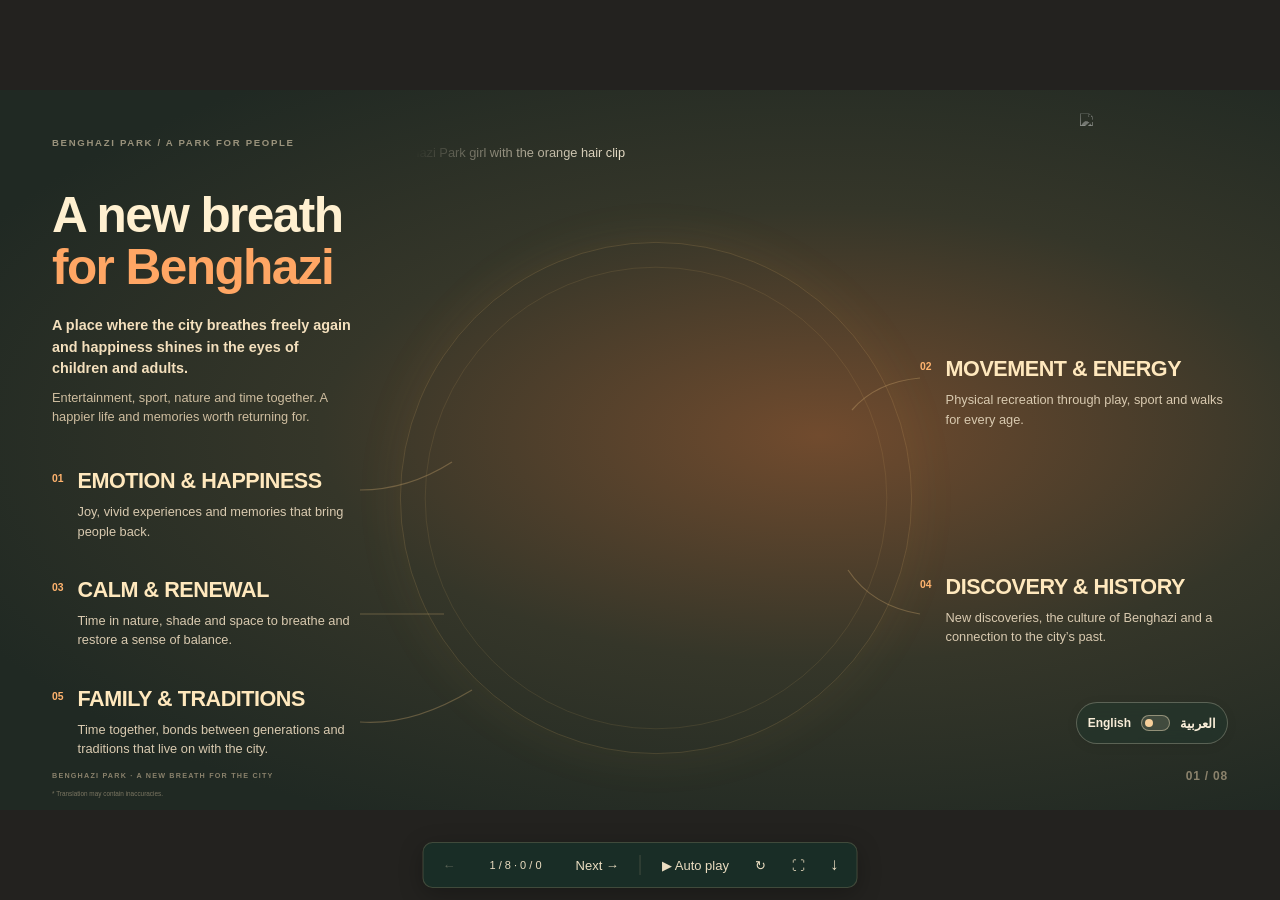
==== commit b9436677: "Finalize English and Arabic park presentation, clean audience maps and add VIP security post" ====
--- a/index.html
+++ b/index.html
@@ -1,5 +1,5 @@
 <!doctype html>
-<html lang="en"><head><meta charset="utf-8"><meta name="viewport" content="width=device-width,initial-scale=1"><meta name="color-scheme" content="only light"><title>Benghazi Park — новое дыхание Бенгази</title><meta name="description" content="Benghazi Park — смыслы, карта парка, питание, развлечения и службы обеспечения."><meta property="og:title" content="Benghazi Park — новое дыхание Бенгази"><meta property="og:description" content="An animated presentation of the guest wallet and park experience."><meta property="og:type" content="website"><link rel="icon" href="data:,"><link rel="stylesheet" href="presentation.css"></head>
+<html lang="en"><head><meta charset="utf-8"><meta name="viewport" content="width=device-width,initial-scale=1"><meta name="color-scheme" content="only light"><title>Benghazi Park — a new breath for the city</title><meta name="description" content="Discover Benghazi Park: its purpose, places, dining, entertainment and support services."><meta property="og:title" content="Benghazi Park — a new breath for the city"><meta property="og:description" content="An English and Arabic presentation of Benghazi Park."><meta property="og:type" content="website"><link rel="icon" href="data:,"><link rel="stylesheet" href="presentation.css"></head>
 <body><div id="viewport"><main id="stage" aria-label="Benghazi Park presentation">
 <section class="slide cover" data-name="One card" data-max="3">
  <img class="hero-image" src="assets/hero.png" alt="The Benghazi Park girl with a small branded plastic card in front of the main park entrance"><div class="cover-shade"></div>
--- a/presentation.css
+++ b/presentation.css
@@ -1,272 +1,312 @@
-@font-face{font-family:Rubik;src:url(assets/Rubik-800.woff2);font-weight:800;font-display:block}@font-face{font-family:Rubik;src:url(assets/Rubik-700.woff2);font-weight:700;font-display:block}@font-face{font-family:Manrope;src:url(assets/Manrope-400.woff2);font-weight:400;font-display:block}@font-face{font-family:Manrope;src:url(assets/Manrope-600.woff2);font-weight:600;font-display:block}@font-face{font-family:Manrope;src:url(assets/Manrope-800.woff2);font-weight:800;font-display:block}
-:root{color-scheme:only light;--paper:#fbf7f2;--ink:#25231f;--orange:#e84e1d;--mint:#4caa9d;--muted:#a48d75;--purple:#8c65a2;--ease:cubic-bezier(.2,.8,.2,1)}*{box-sizing:border-box}html,body{margin:0;width:100%;height:100%;overflow:hidden;background:#23221f;color:var(--ink);font-family:Manrope,Arial,sans-serif}h1,h2,h3,p,ol{margin:0}button{font:inherit;cursor:pointer}button:focus-visible{outline:3px solid #ffb179;outline-offset:3px}#viewport{position:absolute;inset:0;overflow:hidden}#stage{position:absolute;left:50%;top:50%;width:1600px;height:900px;margin-left:-800px;margin-top:-450px;transform-origin:center;overflow:hidden;touch-action:pan-y}.slide{position:absolute;inset:0;background:var(--paper);visibility:hidden;opacity:0;pointer-events:none;overflow:hidden;isolation:isolate;transition:opacity .55s,visibility .55s}.slide.active{visibility:visible;opacity:1;pointer-events:auto;z-index:2}header{position:absolute;left:65px;right:65px;top:42px;height:64px;z-index:10}.brand{position:absolute;width:139px;height:61px;left:50%;top:0;transform:translateX(-50%);object-fit:contain;mix-blend-mode:multiply}.eyebrow{display:block;padding-top:17px;color:#8b8378;font-size:12px;font-weight:800;letter-spacing:2.1px}h1,h2,h3{font-family:Rubik,Arial,sans-serif;font-weight:800}h2{position:absolute;left:65px;top:132px;font-size:62px;line-height:1.04;letter-spacing:-2.2px;z-index:5}em{font-style:normal;color:var(--orange)}footer{position:absolute;left:65px;right:65px;bottom:35px;display:flex;justify-content:space-between;align-items:center;font-size:9px;font-weight:800;letter-spacing:1.5px;color:#a49b8f;z-index:15}.page-no{font-family:Rubik,Arial,sans-serif;font-size:15px;font-weight:700;letter-spacing:1px}.micro{font-size:9px;letter-spacing:1.6px;font-weight:800;color:#9d9e89}.reveal{opacity:0;transform:translateY(25px);transition:opacity .55s,transform .7s var(--ease)}.reveal.seen{opacity:1;transform:translateY(0)}.trace{fill:none;stroke:#8aac9d;stroke-width:2;stroke-linecap:round;stroke-dasharray:1;stroke-dashoffset:1;opacity:0;transition:stroke-dashoffset 1.1s var(--ease),opacity .3s}.trace.seen{stroke-dashoffset:0;opacity:1}.trace.mint{stroke:var(--mint)}.trace.purple{stroke:#ac95b8}.trace.tan{stroke:#b5a78b}.sprite{background-image:url(assets/kit.png);background-size:300% 300%;background-repeat:no-repeat;mix-blend-mode:multiply;aspect-ratio:1;flex:none}.bottom-note{position:absolute;left:65px;bottom:82px;border-left:2px solid var(--orange);padding:5px 0 5px 20px;color:#a18b72;font-size:13px;line-height:1.7}.bottom-note strong{color:#655c4e;font-weight:800;margin-right:7px}.bottom-note span{font-size:11px}
-/* Cover / closing use one consistent heroine and branded plastic card. */
-.hero-image{position:absolute;inset:0;width:100%;height:100%;object-fit:cover;object-position:center;transform:scale(1.015);animation:camera 14s ease-in-out infinite alternate}@keyframes camera{to{transform:scale(1.045) translateX(-6px)}}.cover-shade{position:absolute;inset:0;background:linear-gradient(90deg,#20241daa 0%,#20241d37 35%,transparent 63%),linear-gradient(0deg,#19251bcc,transparent 70%)}.cover header,.closing header{mix-blend-mode:screen}.cover .brand,.closing .brand{filter:invert(1) grayscale(1);mix-blend-mode:screen;opacity:.9}.cover .eyebrow,.closing .eyebrow{color:#f7ead4bb}.cover footer,.closing footer{color:#e8ddc1bb}.cover-copy{position:absolute;left:75px;bottom:139px;color:#fff1d7}.chapter{font-size:11px;font-weight:800;letter-spacing:2px;margin-bottom:24px}.cover h1{font-size:76px;letter-spacing:-3.5px;line-height:.99}.cover h1 em{color:#f87540}.cover-sub{font-size:19px;font-weight:600;line-height:1.6;margin-top:26px}.card-focus{position:absolute;right:285px;bottom:145px;font-size:11px;font-weight:800;letter-spacing:2px;color:#fff0ce;display:flex;align-items:center;gap:15px}.card-focus i{width:12px;height:12px;border-radius:50%;background:#ffe6ab;box-shadow:0 0 22px #f6e1a377}
-/* Guest story reads from right to left along an organic wave. */
-.journey-lines{position:absolute;inset:0;width:100%;height:100%;z-index:1}.wave-bed{fill:none;stroke:#f2e9da;stroke-width:65;stroke-linecap:round;opacity:.65}.journey-lines .trace{stroke:var(--orange);stroke-width:2.7}.journey-lines .trace.mint{stroke:var(--mint);stroke-width:2.2}.start-here{position:absolute;right:112px;top:210px;color:#b39571;font-size:11px;letter-spacing:2px;font-weight:800}.start-here b{font-size:36px;font-weight:400;margin-left:15px;vertical-align:middle;color:var(--orange)}.journey-stop{position:absolute;z-index:3;text-align:center}.place-label{font-size:11px;letter-spacing:1.8px;font-weight:800;color:#ac967e}.ticket-stop{left:1110px;top:280px;width:390px}.ticket-art{width:340px;height:280px;margin:15px auto 6px;background-size:300% 300%;mask-image:radial-gradient(ellipse at center,#000 58%,transparent 76%)}.ticket-actions{display:flex;align-items:center;justify-content:center;gap:18px;font-family:Rubik;font-size:24px;letter-spacing:-.8px;white-space:nowrap}.ticket-actions i{font:400 24px Manrope;color:#cdbba3}.ticket-actions b,.journey-stop h3 b{display:inline-grid;place-items:center;width:29px;height:29px;margin-left:7px;border-radius:50%;color:#fff;background:var(--orange);font:800 10px Manrope;letter-spacing:0;vertical-align:middle;box-shadow:0 5px 14px #e84e1d20}.stop-caption{font-size:14px;font-weight:600;color:#a48b70;margin-top:16px;line-height:1.5}.ticket-carriers{display:flex;align-items:center;justify-content:center;gap:16px;margin-top:25px}.ticket-carriers img{width:150px;height:75px;object-fit:contain}.ticket-carriers span{font-size:8px;line-height:1.8;letter-spacing:1.4px;color:#a3886a;text-align:left;font-weight:800}.ride-stop{left:620px;top:309px;width:360px}.ride-art{width:300px;height:300px;object-fit:contain;mix-blend-mode:multiply;mask-image:radial-gradient(ellipse,#000 55%,transparent 76%);margin-top:10px}.journey-stop h3{font-size:26px;letter-spacing:-.7px;margin-top:1px}.topup-stop{left:100px;top:351px;width:350px}.topup-art{position:relative;height:269px;margin-top:5px}.topup-art svg{position:absolute;left:95px;top:15px;width:220px;height:220px;filter:drop-shadow(0 16px 15px #315f5325)}.topup-art img{position:absolute;left:30px;bottom:20px;width:140px;height:140px;object-fit:contain;mix-blend-mode:multiply;transform:rotate(-16deg);mask-image:radial-gradient(ellipse,#000 47%,transparent 73%)}.topup-art span{position:absolute;top:42px;left:83px;background:#58c8b8;border-radius:50%;width:39px;height:39px;display:grid;place-items:center;color:white;font-size:29px;box-shadow:0 7px 20px #58c8b833}.journey-stop h3 b.green{background:#4eab9d}.repeat-caption{position:absolute;left:410px;top:731px;color:#56aa9b;font-size:10px;letter-spacing:1.4px;font-weight:800}.journey .bottom-note{left:96px}
-/* Common geographic artwork; pins are separate editable objects. */
-.map-slide h2{font-size:55px;top:143px}.map-board{position:absolute;left:265px;top:212px;width:1310px;height:650px}.terrain{position:absolute;inset:0;width:100%;height:100%;object-fit:fill;mix-blend-mode:multiply}.map-pins{position:absolute;inset:0;z-index:4}.map-pin{position:absolute;transform:translate(-50%,-50%);width:var(--size,50px);height:var(--size,50px);pointer-events:none}.map-pin .sprite{position:absolute;inset:0;mask-image:radial-gradient(ellipse,#000 47%,transparent 73%)}.map-pin .wheel-model{position:absolute;inset:-23px -13px -2px;width:calc(100% + 26px);height:calc(100% + 21px);object-fit:contain;mix-blend-mode:multiply;mask-image:radial-gradient(ellipse,#000 46%,transparent 73%)}.map-number{position:absolute;left:50%;top:68%;transform:translate(-50%,-50%);width:27px;height:27px;border:1px solid #e4dfd2;border-radius:50%;background:#fffdf6;color:#6c6452;box-shadow:0 2px 6px #4b3a1920;display:grid;place-items:center;font-family:Rubik;font-size:13px;font-weight:700;z-index:6}.map-pin.small .map-number{width:18px;height:18px;font-size:9px;top:72%;box-shadow:0 1px 3px #4b3a1922}.map-pin.no-model .map-number{top:50%}.map-legend{position:absolute;left:65px;top:314px;width:220px;z-index:5}.map-legend>p{font-size:8px;letter-spacing:1.3px;color:#a49580;font-weight:800;margin-bottom:20px}.map-legend ol{list-style:none;padding:0}.map-legend li{display:flex;align-items:flex-start;gap:11px;min-height:30px;font-size:14px;font-weight:600;color:#625b4e}.map-legend .legend-number{border-radius:50%;border:1px solid #d9d3c7;background:#fffdf7;flex:none;width:19px;height:19px;font-size:10px;display:grid;place-items:center;font-family:Rubik}.map-legend small{display:block;font-size:8px;color:#b6a48b;line-height:1.5;font-weight:400;margin-top:2px}.map-legend li.has-note{margin-bottom:6px}.map-slide footer{font-size:8px}#route-layer{position:absolute;inset:0;width:100%;height:100%;overflow:visible;z-index:3;pointer-events:none}.guest-route{visibility:hidden}.guest-route.shown{visibility:visible}.route-halo,.route-ink{fill:none;stroke-linecap:round;stroke-linejoin:round;stroke-dasharray:1;stroke-dashoffset:1}.route-halo{stroke:#fff7e9;stroke-width:9;opacity:.95}.route-ink{stroke:var(--route-color);stroke-width:5.6}.route-head{fill:#fff9e9;stroke:var(--route-color);stroke-width:2}.route-traveller{display:none}.guest-route.playing .route-traveller{display:block}.route-panel{position:absolute;right:88px;top:142px;width:365px;border-left:2px solid #b0c4bc;padding-left:14px;z-index:7;color:#9a8d75}.route-panel>b{display:block;font:800 10px Manrope;letter-spacing:1px;color:var(--mint)}.route-panel>p{font-size:10px;font-weight:600;line-height:1.6;margin-top:7px;max-width:350px}.route-panel>span{display:block;font-size:8px;letter-spacing:1.2px;font-weight:800;margin-top:9px;color:#ab9d86}.route-key{display:flex;gap:18px;margin-top:9px;font-size:7px;letter-spacing:.6px;font-weight:800}.route-key span{display:flex;align-items:center;gap:5px}.route-key i{width:17px;height:3px;border-radius:3px;background:#ed6c2f}.route-key span+span i{background:#72c7f2}
-/* One central hub, six tool groups and the guest carriers. */
-.system-slide,.service-slide,.future-slide{background:radial-gradient(ellipse at 50% 55%,#fcf4e7,#fbf7f2 70%)}.system-lines,.future-lines{position:absolute;inset:0;width:100%;height:100%}.system-lines .trace{stroke-width:1.8}.system-hub{position:absolute;left:637px;top:331px;width:326px;height:326px;border-radius:50%;background:linear-gradient(140deg,#ff9b67,#e84e1d);border:10px solid #ffe6cf;box-shadow:0 14px 45px #d26a3225;display:flex;flex-direction:column;align-items:center;justify-content:center;text-align:center;color:#fff7dc}.system-hub>p{font-size:8px;letter-spacing:1.2px;font-weight:800;margin-bottom:19px;opacity:.75}.system-hub h3{font-size:37px;line-height:.98;letter-spacing:-1.4px}.system-hub>span{font-size:9px;margin-top:20px;font-weight:600;opacity:.8}.system-node{position:absolute;display:flex;align-items:center;gap:10px;width:440px;height:150px}.system-node>.sprite,.pos-art,.sport-art{width:170px;height:150px;mask-image:radial-gradient(ellipse,#000 52%,transparent 75%)}.system-node h3{font-size:25px;line-height:1.08;letter-spacing:-.8px;margin-top:10px}.system-node p{font-size:11px;font-weight:600;line-height:1.5;color:#9b8a72;margin-top:15px}.node-cash{left:63px;top:298px}.node-entry{left:63px;top:475px}.node-internal{left:63px;top:650px}.node-attractions{left:1057px;top:298px}.node-pos{left:1057px;top:475px}.node-sports{left:1057px;top:650px}.purple-text{color:var(--purple)}.proposed{display:inline-block;border:1px solid #d2c9b9;padding:4px 6px;font-size:7px;letter-spacing:1px;color:#a18e73;font-weight:800}.pos-art{position:relative;flex:none;overflow:hidden}.pos-art>svg{position:absolute;right:12px;top:5px;width:80px;height:132px;transform:rotate(-15deg)}.pos-art>img{position:absolute;left:0;top:49px;width:104px;height:104px;object-fit:contain;mix-blend-mode:multiply;z-index:2}.sport-art svg{width:100%;height:100%}.system-carriers{position:absolute;left:664px;top:674px;width:285px;height:143px;object-fit:contain}.system-carriers-caption{position:absolute;left:652px;top:821px;width:310px;text-align:center;font-size:7px;letter-spacing:1.2px;color:#ad9780;font-weight:800}
-/* Service geography / cashier example. */
-.service-key{position:absolute;left:66px;top:278px;font-size:8px;letter-spacing:1px;color:#a7957d;display:flex;gap:18px}.service-map{left:10px;top:300px;width:1075px;height:515px}.service-map .map-pin .map-number{width:24px;height:24px;font-size:11px;border:2px solid #e9c5a3;color:#ba7038}.service-map .map-pin.small .map-number{border-color:#baa5ca;color:var(--purple);width:21px;height:21px;font-size:13px}.service-stats{position:absolute;left:1133px;top:303px;width:378px;display:grid;grid-template-columns:repeat(3,1fr);gap:14px}.service-stats article{background:#fff9edb0;padding:13px 10px 15px;border-radius:5px;min-height:162px}.service-stats b{font-family:Rubik;font-weight:800;font-size:43px;color:#d8753d;letter-spacing:-1px}.service-stats article:last-child b{color:var(--purple)}.service-stats h3{font-size:15px;line-height:1.2;letter-spacing:-.2px;margin-top:9px}.service-stats p{font-size:5.5px;color:#baa58a;letter-spacing:.7px;line-height:1.8;margin-top:12px;font-weight:800}.cashier-scene{position:absolute;left:1132px;top:472px;width:379px}.cashier-scene .sprite{width:379px;height:280px;mask-image:radial-gradient(ellipse,#000 55%,transparent 77%)}.cashier-scene h3{font-size:24px;letter-spacing:-.8px;color:#6b5b46;margin-top:-2px}.cashier-scene p{font-size:12px;line-height:1.6;color:#a08a6d;margin-top:10px}.service-slide .bottom-note{left:65px;bottom:79px;font-size:13px}
-/* Optional future module has no live guest data. */
-.future-tag{position:absolute;right:80px;top:170px;border:1px solid #d9cbb3;border-radius:20px;padding:8px 13px;font-size:8px;letter-spacing:1.2px;font-weight:800;color:#b1946b}.future-phone{position:absolute;left:570px;top:312px;width:475px;height:460px;mask-image:radial-gradient(ellipse,#000 55%,transparent 77%)}.future-feature{position:absolute;display:flex;gap:25px;width:390px;align-items:center}.future-feature.staff{left:78px;top:362px}.future-feature.profile{left:78px;top:626px}.future-feature.feedback{left:1128px;top:362px}.future-feature.online{left:1128px;top:626px}.feature-icon{width:70px;height:78px;border:6px solid #79b9a5;border-radius:15px;background:#f9f0d9;box-shadow:5px 8px 0 #d9d2b8,0 15px 25px #59745310;display:grid;place-items:center;font:700 55px Rubik;color:#e59d6b;transform:rotate(-8deg);flex:none}.feature-icon.profile-icon{border:0;border-radius:35px;background:radial-gradient(circle at 40% 30%,#e6d6a8,#b0c5a3);color:#6e9b79;font-size:58px;box-shadow:none}.feature-icon.chat-icon{height:55px;width:74px;border:0;border-radius:12px;background:#f6a569;color:#fff0d3;font-size:39px;transform:rotate(5deg)}.feature-icon.card-icon{height:47px;width:75px;border:0;border-radius:8px;background:#8cc5b3;color:#e7e9c9;font-size:43px;transform:rotate(17deg)}.future-feature h3{font-size:24px;letter-spacing:-.7px;color:#76624a;margin-top:12px;line-height:1.1}.future-feature p{font-size:13px;font-weight:600;line-height:1.8;color:#a28d72;margin-top:17px}.future-feature .micro{font-size:7px;letter-spacing:1.3px}.future-slide .bottom-note{bottom:80px}.concept-label{position:absolute;right:392px;bottom:101px;font-size:6px;color:#b5a489;font-weight:800;letter-spacing:1.4px}
-/* Expected outcome retains the same approved visual identity. */
-.closing-shade{position:absolute;inset:0;background:linear-gradient(90deg,#102a22f2 0%,#112c25e0 35%,#112c2580 57%,#112c2544 100%),linear-gradient(0deg,#12291dbb,transparent 75%)}.closing h2{color:#fff0d6;font-size:73px;top:154px;left:79px;letter-spacing:-3px;line-height:1.01}.closing h2 em{color:#f59d69}.closing-benefits{position:absolute;left:80px;top:500px;display:grid;grid-template-columns:320px 370px;gap:55px;width:745px}.closing-benefits .micro{font-size:10px;letter-spacing:1.8px;color:#a5c8ad}.closing-benefits h3{font-size:29px;letter-spacing:-.7px;color:#fff1d8;margin-top:24px}.closing-benefits p{font-size:18px;line-height:1.9;font-weight:600;color:#d0d6bf;margin-top:23px}.closing-signoff{position:absolute;left:80px;bottom:110px;color:#edbf8e;font-size:18px;display:flex;gap:20px;align-items:center;font-weight:800}.closing-signoff i{width:52px;height:2px;background:#eab57c}.closing footer{font-size:9px;color:#c0c7b3}
-/* Viewer controls stay independent of the scaled slide canvas. */
-#controls{position:fixed;left:50%;bottom:12px;transform:translateX(-50%);display:flex;flex-wrap:wrap;align-items:center;justify-content:center;gap:4px;width:max-content;max-width:calc(100vw - 16px);padding:5px 8px;background:#192f27ee;border:1px solid #e2c39333;box-shadow:0 6px 23px #0004;border-radius:10px;color:#ebddc1;z-index:50}#controls button{border:0;background:transparent;color:inherit;padding:7px 11px;border-radius:5px;font:13px Arial;white-space:nowrap}#controls button:hover{background:#f5e4c41a}#controls button:disabled{opacity:.3;cursor:default}#controls .on{color:#ffc489}#controls>i{width:1px;height:20px;background:#e7cba333;margin:0 6px}#counter{font:11px Arial;min-width:90px;text-align:center}#help{position:fixed;top:9px;left:50%;transform:translateX(-50%);font:11px Arial;color:#dbc9a5;z-index:50;text-align:center;pointer-events:none;animation:help-fade 10s both;white-space:nowrap}@keyframes help-fade{0%,55%{opacity:.9}100%{opacity:0}}body.clean #controls,body.clean #help{display:none}@media(max-width:600px){#controls button{padding:7px 9px;font-size:12px}#controls>i{display:none}#help{white-space:normal;width:90%;font-size:10px}}@media(max-height:500px){body:not(.clean) #viewport{bottom:66px}#help{display:none}}@media(prefers-reduced-motion:reduce){*,*:before,*:after{animation:none!important;transition-duration:.01ms!important}.hero-image{transform:none}}@media print{@page{size:1600px 900px;margin:0}html,body{height:auto;overflow:visible;background:var(--paper)}#viewport{position:static;overflow:visible}#stage{position:static;margin:0;height:auto;transform:none!important;overflow:visible}.slide{position:relative;height:900px;opacity:1;visibility:visible;break-after:page;print-color-adjust:exact;-webkit-print-color-adjust:exact}.reveal{opacity:1;transform:none}.trace{opacity:1;stroke-dashoffset:0}#controls,#help{display:none}}
-.map-pin.reveal{transform:translate(-50%,calc(-50% + 25px))}.map-pin.reveal.seen{transform:translate(-50%,-50%)}
-.map-legend li{font-size:16px}.start-here svg{width:32px;height:32px;vertical-align:middle;color:var(--orange);margin-left:14px}
-.future-phone{background-position:0% 95%!important;mask-image:linear-gradient(to right,transparent,#000 5%,#000 95%,transparent),linear-gradient(to bottom,transparent,#000 4%,#000 96%,transparent);mask-composite:intersect}
-#controls a{display:block;border-radius:5px;padding:7px 10px;font:17px Arial;color:inherit;text-decoration:none}#controls a:hover{background:#f5e4c41a}#controls a:focus-visible{outline:3px solid #ffb179;outline-offset:3px}
-
-/* IT-1: keep requested light slides bright, including automatic browser dark mode. */
-body.light-canvas{background:#fffdf8}
-.map-slide,.service-slide,.future-slide{background:#fffdf8;color:#25231f}
-.map-slide .terrain,.service-slide .terrain{mix-blend-mode:normal;filter:brightness(1.16) contrast(.92) saturate(.88)}
-.map-slide .map-pin .sprite,.service-slide .map-pin .sprite,.map-slide .wheel-model,.service-slide .wheel-model{filter:brightness(1.1) saturate(.92)}
-.future-slide .future-phone{filter:brightness(1.1) saturate(.94)}
-.future-slide .future-feature h3{color:#62523f}
-.future-slide .future-feature p{color:#8c775e}
-
-/* IT-1: photo-based controller, then guest carriers on the final click. */
-.controller-node{position:absolute;left:575px;top:662px;width:250px;height:160px}
-.controller-node img{position:absolute;left:0;top:0;width:115px;height:160px;object-fit:contain}
-.controller-node h3{position:absolute;left:110px;top:66px;font-size:24px;line-height:1.08;letter-spacing:-.8px;color:#5e5548}
-.system-carriers{left:835px;top:705px;width:225px;height:112px}
-.system-carriers-caption{left:800px;top:821px;width:290px}
-
-/* Sixth slide only: white canvas and brighter unblended concept illustration. */
-.future-slide{background:#fff!important;background-image:none!important;color-scheme:only light}
-.future-slide .future-phone{mix-blend-mode:normal;filter:contrast(.96) brightness(1.16) saturate(.94)}
-.future-slide .feature-icon{filter:brightness(1.07)}
-.future-slide .future-feature h3{color:#383c35}
-.future-slide .future-feature p{color:#696252}
-
-/* Approved penultimate risk slide: original draft composition. */
-.risk-slide{--risk:#b84632;color:#29251f;position:absolute;inset:0;background:radial-gradient(ellipse at 20% 67%,#f1dfcf66,transparent 36%),var(--paper);isolation:isolate;overflow:hidden}.risk-slide header{position:absolute;left:65px;right:65px;top:42px;height:64px}.risk-slide .eyebrow{display:block;padding-top:17px;color:#8b8378;font-size:12px;font-weight:800;letter-spacing:2.1px}.risk-slide .brand{position:absolute;width:139px;height:61px;left:50%;top:0;transform:translateX(-50%);object-fit:contain;mix-blend-mode:multiply}.risk-heading{position:absolute;left:65px;top:140px;width:490px;z-index:2}.risk-kicker{display:flex;align-items:center;gap:10px;font-size:9px;font-weight:800;letter-spacing:1.6px;color:#ac5a43}.risk-kicker i{width:21px;height:2px;background:var(--risk)}.risk-heading h1{font:800 73px/.99 Rubik,Arial,sans-serif;letter-spacing:-3.1px;margin-top:22px}.risk-heading h1 em{font-style:normal;color:var(--risk)}.risk-heading>p{font-size:18px;line-height:1.65;color:#8b725c;font-weight:600;margin-top:23px}.risk-hero{position:absolute;left:10px;top:435px;width:525px;height:350px;object-fit:contain;z-index:1}.risk-context{position:absolute;left:91px;top:791px;font-size:8px;line-height:1.9;letter-spacing:1.9px;color:#b49b83;font-weight:800}.risk-context strong{color:#a76b54;font-weight:800}.potential-tag{position:absolute;right:65px;top:164px;display:flex;gap:9px;align-items:center;font-size:8px;letter-spacing:1.5px;font-weight:800;color:#ad7157;padding:9px 13px;border:1px solid #dec7b7;border-radius:30px}.potential-tag span{width:5px;height:5px;border-radius:50%;background:#bc5740;box-shadow:0 0 0 3px #bc574013}.risk-grid{position:absolute;left:590px;right:65px;top:230px;display:grid;grid-template-columns:repeat(2,minmax(0,1fr));gap:18px 20px}.risk-card{position:relative;height:174px;padding:23px 21px 20px;background:linear-gradient(135deg,#fffdfa,#fff8f1);border:1px solid #e9dace;border-radius:14px;box-shadow:0 7px 22px #6c3c2510;overflow:hidden}.risk-card:after{content:'';position:absolute;left:22px;bottom:0;width:37px;height:2px;background:#c97652;opacity:.7}.risk-card-head{display:flex;align-items:center;gap:14px;padding-right:8px}.risk-icon{flex:none;width:39px;height:39px;border-radius:11px;display:grid;place-items:center;background:linear-gradient(135deg,#fff0df,#efd4bc);box-shadow:2px 3px 0 #e4c6b0,0 7px 13px #a6632f0d;color:#b94f35}.risk-icon svg{width:24px;height:24px;fill:none;stroke:currentColor;stroke-width:1.8;stroke-linecap:round;stroke-linejoin:round}.risk-card h2{position:static;margin:0;z-index:auto;font:800 22.5px/1.18 Rubik,Arial,sans-serif;letter-spacing:-.55px}.risk-card p{font-size:16px;font-weight:600;line-height:1.55;color:#806d5a;margin-top:16px;letter-spacing:-.04px}.risk-number{position:absolute;right:14px;top:10px;color:#c8a78c;font-size:7px;letter-spacing:1px;font-weight:800}.risk-takeaway{position:absolute;left:590px;right:65px;top:798px;padding-top:16px;border-top:1px solid #dfccba;font-size:16px;line-height:1.4;color:#9b7c61;display:flex;gap:5px;align-items:center;white-space:nowrap}.risk-takeaway strong{font-weight:800;color:#b55035}.risk-takeaway>span{width:18px;height:3px;background:#c16443;margin-right:9px;flex:none}
-
-/* One unobtrusive language switch, shown only on the cover. This overlay is
-   outside the scaled canvas so it remains usable on a phone. */
-#language-toggle{position:absolute;right:65px;bottom:82px;z-index:25;display:flex;align-items:center;justify-content:center;gap:10px;min-height:40px;padding:5px 11px;border:1px solid #f6ead442;border-radius:24px;background:#23382d91;backdrop-filter:blur(7px);color:#f9edd8;font:600 11px Manrope,Arial,sans-serif;direction:ltr;box-shadow:0 2px 12px #0001}
-#language-toggle[hidden]{display:none}
-#language-toggle>span:last-child{font:700 13px Cairo,Arial,sans-serif}
-#language-toggle i{display:block;position:relative;width:29px;height:16px;border:1px solid #efdfbd77;border-radius:12px;background:#f5e7c822}
-#language-toggle i b{position:absolute;left:3px;top:3px;width:8px;height:8px;border-radius:50%;background:#f6cf9a;transition:transform .2s}
-#language-toggle[aria-checked=true] i b{transform:translateX(13px)}
-#language-toggle:hover{background:#23382dc9;border-color:#f6ead488}
-#language-toggle:focus-visible{outline:2px solid #ffd1a7;outline-offset:4px}
-@media(max-width:600px){#language-toggle{gap:8px;padding:4px 9px;font-size:10px;min-height:36px}#language-toggle>span:last-child{font-size:12px}}
-@media print{#language-toggle{display:none}}
-
-/* Arabic uses the original Cairo face. Geographic objects, route order and
-   illustrations keep their approved coordinates; text receives RTL layout. */
-@font-face{font-family:Cairo;src:url(assets/Cairo-700.ttf) format('truetype');font-weight:400 700;font-display:block}
-@font-face{font-family:Cairo;src:url(assets/Cairo-900.ttf) format('truetype');font-weight:800 900;font-display:block}
-#stage{direction:ltr}
-html:lang(ar) #stage{font-family:Cairo,Arial,sans-serif}
-html:lang(ar) [data-i18n]{direction:rtl;letter-spacing:0;text-align:right;font-family:Cairo,Arial,sans-serif}
-html:lang(ar) h1,html:lang(ar) h2,html:lang(ar) h3{font-family:Cairo,Arial,sans-serif;font-weight:900;letter-spacing:0}
-html:lang(ar) h2{line-height:1.3;font-size:59px}
-html:lang(ar) .eyebrow{font-size:14px;padding-top:14px}
-html:lang(ar) footer>span:first-child{font-size:12px}
-html:lang(ar) .cover-copy{width:590px}
-html:lang(ar) .cover h1{font-size:66px;line-height:1.32}
-html:lang(ar) .chapter{font-size:15px;margin-bottom:16px}
-html:lang(ar) .cover-sub{font-size:22px;line-height:1.65;margin-top:17px}
-html:lang(ar) .card-focus{font-size:15px;gap:12px}
-html:lang(ar) .journey h2{width:670px}
-html:lang(ar) .start-here{font-size:15px}
-html:lang(ar) .journey-stop [data-i18n]{text-align:center}
-html:lang(ar) .place-label{font-size:15px}
-html:lang(ar) .ticket-actions{gap:12px}
-html:lang(ar) .ticket-actions>span{font-size:25px;white-space:nowrap}
-html:lang(ar) .ticket-actions b,html:lang(ar) .journey-stop h3 b{margin-left:0;margin-right:7px}
-html:lang(ar) .journey-stop h3{font-size:29px}
-html:lang(ar) .stop-caption{font-size:16px}
-html:lang(ar) .ticket-carriers span{font-size:12px}
-html:lang(ar) .repeat-caption{font-size:14px}
-html:lang(ar) .bottom-note{border-left:0;border-right:2px solid var(--orange);padding:5px 20px 5px 0;font-size:16px;line-height:1.65}
-html:lang(ar) .bottom-note span{font-size:14px}
-html:lang(ar) .bottom-note strong{margin-right:0;margin-left:7px}
-html:lang(ar) .map-slide h2{font-size:48px;max-width:1000px}
-html:lang(ar) .map-legend>p{font-size:13px}
-html:lang(ar) .map-legend li{direction:rtl;font-family:Cairo,Arial,sans-serif;font-size:18px;line-height:1.55;min-height:31px;text-align:right}
-html:lang(ar) .map-legend small{font-family:Cairo,Arial,sans-serif;font-size:11px}
-html:lang(ar) .map-legend .legend-number,html:lang(ar) .map-number,html:lang(ar) .page-no{direction:ltr;font-family:Rubik,Arial,sans-serif}
-html:lang(ar) .route-panel{direction:rtl;border-left:0;border-right:2px solid #b0c4bc;padding-left:0;padding-right:14px}
-html:lang(ar) .route-panel>b{font-family:Cairo,Arial,sans-serif;font-size:14px;letter-spacing:0}
-html:lang(ar) .route-panel>p{font-size:13px;line-height:1.65}
-html:lang(ar) .route-panel>span{font-size:11px;letter-spacing:0}
-html:lang(ar) .route-key{font-size:10px;gap:14px}
-html:lang(ar) .system-slide h2{width:530px}
-html:lang(ar) .system-hub [data-i18n]{text-align:center}
-html:lang(ar) .system-hub>p{font-size:13px;margin-bottom:15px}
-html:lang(ar) .system-hub h3{font-size:42px;line-height:1.35}
-html:lang(ar) .system-hub>span{font-size:12px;margin-top:15px}
-html:lang(ar) .system-node>div:last-child{flex:1;min-width:0;direction:rtl}
-html:lang(ar) .system-node .micro{font-size:11px;white-space:nowrap}
-html:lang(ar) .system-node h3{font-size:27px;line-height:1.35;margin-top:7px}
-html:lang(ar) .system-node p{font-size:12px;line-height:1.7;margin-top:8px}
-html:lang(ar) .proposed{font-size:11px}
-html:lang(ar) .controller-node h3{font-size:23px;white-space:nowrap;top:63px}
-html:lang(ar) .system-carriers-caption{font-size:10px;text-align:center}
-html:lang(ar) .service-key{font-size:12px}
-html:lang(ar) .service-stats h3{font-size:20px;line-height:1.3;margin-top:7px}
-html:lang(ar) .service-stats p{font-size:10px;line-height:1.6;margin-top:8px}
-html:lang(ar) .service-stats article{min-height:174px}
-html:lang(ar) .cashier-scene h3{font-size:29px}
-html:lang(ar) .cashier-scene p{font-size:16px}
-html:lang(ar) .service-slide .bottom-note{font-size:16px;max-width:990px}
-html:lang(ar) .future-slide h2{width:530px}
-html:lang(ar) .future-tag{font-size:12px}
-html:lang(ar) .future-feature>div:last-child{flex:1;min-width:0;direction:rtl}
-html:lang(ar) .future-feature .micro{font-size:10px}
-html:lang(ar) .future-feature h3{font-size:27px;line-height:1.4;margin-top:8px}
-html:lang(ar) .future-feature p{font-size:15px;line-height:1.8;margin-top:11px}
-html:lang(ar) .future-slide .concept-label{font-size:10px;right:150px}
-html:lang(ar) .closing h2{font-size:66px;line-height:1.3;width:700px}
-html:lang(ar) .closing-benefits .micro{font-size:15px}
-html:lang(ar) .closing-benefits h3{font-size:32px;line-height:1.4;margin-top:15px}
-html:lang(ar) .closing-benefits p{font-size:22px;line-height:1.8;margin-top:16px}
-html:lang(ar) .closing-signoff{font-size:22px}
-html:lang(ar) #controls{font-family:Cairo,Arial,sans-serif;direction:ltr}
-html:lang(ar) #controls button{font-family:Cairo,Arial,sans-serif;line-height:1.5}
-html:lang(ar) #counter{direction:ltr}
-html:lang(ar) #help{direction:rtl;font-family:Cairo,Arial,sans-serif;letter-spacing:0}
-/* Extra breathing room for the longer Arabic service captions. */
-html:lang(ar) .journey-stop .stop-caption{position:relative;display:inline-block;background:var(--paper);padding:0 4px}
-html:lang(ar) .repeat-caption{top:758px}
-html:lang(ar) .service-slide h2{font-size:52px;line-height:1.23}
-html:lang(ar) .service-map{left:40px;top:295px;transform:scale(.9);transform-origin:top left}
-html:lang(ar) .service-slide .bottom-note{top:775px;bottom:auto;max-width:1020px;font-size:15px}
-html:lang(ar) .cashier-scene .sprite{height:250px}
-html:lang(ar) .service-stats b{font-family:Rubik,Arial,sans-serif}
-
-/* Arabic risk slide: the same six impacts, read right to left. */
-html:lang(ar) .risk-heading{width:490px}
-html:lang(ar) .risk-kicker{font-size:12px}
-html:lang(ar) .risk-heading h1{font-family:Cairo,Arial,sans-serif;font-weight:900;font-size:58px;line-height:1.22;letter-spacing:0;margin-top:18px}
-html:lang(ar) .risk-heading>p{font-size:17px;line-height:1.65;margin-top:18px}
-html:lang(ar) .risk-context{font-size:12px;line-height:1.8}
-html:lang(ar) .potential-tag{font-size:12px}
-html:lang(ar) .risk-grid{direction:rtl}
-html:lang(ar) .risk-card-head{direction:rtl;padding-right:0;padding-left:8px}
-html:lang(ar) .risk-card h2{position:static;font-family:Cairo,Arial,sans-serif;font-weight:900;font-size:22px;line-height:1.4;letter-spacing:0}
-html:lang(ar) .risk-card p{font-size:16px;line-height:1.6;margin-top:12px}
-html:lang(ar) .risk-card:after{left:auto;right:22px}
-html:lang(ar) .risk-number{direction:ltr}
-html:lang(ar) .risk-takeaway{font-size:18px;line-height:1.6;white-space:normal;gap:7px}
-html:lang(ar) .risk-takeaway>span{margin-right:0;margin-left:9px}
-/* Detailed map revision: overlays stay distinct from the approved terrain. */
-.map-slide h2{font-size:43px;top:119px;letter-spacing:-1.4px}
-.map-slide .map-board{left:315px;top:235px;width:1260px;height:625px}
-.map-slide .map-legend{left:55px;top:245px;width:250px}
-.map-slide .map-legend li{font-size:15px;line-height:1.35;min-height:28px;padding-bottom:6px}
-.map-slide .map-legend .group-key{font-weight:800;padding-left:12px;border-left:4px solid #aaa;margin-top:6px}
-.map-slide .map-legend .trucks{border-color:#2676bd}.map-slide .map-legend .topups{border-color:#8652a3}.map-slide .map-legend .security{border-color:#326651}.map-slide .map-legend .vip{border-color:#bb8e19}
-.map-editor-toolbar{position:absolute;left:55px;right:55px;top:182px;z-index:30;display:flex;gap:7px;align-items:center;font:12px Manrope,Arial,sans-serif;direction:ltr}
-.map-editor-toolbar button{border:1px solid #d9cebc;background:#fffdf8;color:#4c5f50;border-radius:16px;padding:8px 12px;white-space:nowrap}
-.map-editor-toolbar button[aria-pressed=true]{background:#315f53;color:white}
-.map-group-filters{display:flex;gap:9px;margin-left:auto;flex-wrap:wrap;max-width:700px}.map-group-filters label{display:flex;align-items:center;gap:3px;white-space:nowrap}.map-group-filters input{accent-color:#315f53}
-.map-editor-status{position:absolute;left:320px;bottom:19px;right:210px;font:11px/1.4 Manrope,Arial,sans-serif;color:#826d51;z-index:10}
-.revision-pin{position:absolute;transform:translate(-50%,-50%);border:2px solid white;border-radius:50%;width:23px;height:23px;background:#2676bd;color:white;font:800 11px Arial;box-shadow:0 2px 5px #332a2a45;padding:0;cursor:default;pointer-events:auto}
-.revision-pin[data-group=topups]{background:#8652a3;border-radius:5px;width:26px;height:24px}
-.revision-pin[data-group=security]{background:#326651;width:29px;height:29px;border-radius:7px 7px 13px 13px;font-size:10px}
-.revision-pin[data-group=vip]{background:#e6b842;color:#47380d;width:33px;height:32px;border-radius:7px 7px 14px 14px}
-.revision-pin[data-group=services]{background:#fffaf0;color:#315f53;border:1px solid #91a49a;border-radius:7px;width:auto;height:auto;padding:5px 7px;white-space:nowrap;font-size:12px}
-.editing-map [data-editor-id]{pointer-events:auto;cursor:grab;touch-action:none}.editing-map [data-editor-id]:active{cursor:grabbing}.editing-map [data-editor-id].selected{outline:3px solid #ee8b42;outline-offset:4px;z-index:20}
-.map-pins [hidden]{display:none!important}.map-slide .route-panel,.map-slide #route-layer{display:none}
-html:lang(ar) .map-slide .map-legend li{font-size:16px;line-height:1.5;min-height:28px}html:lang(ar) .map-slide h2{font-size:40px}html:lang(ar) .map-editor-toolbar{font-family:Cairo,Arial,sans-serif}
-.map-slide .map-board{left:350px;top:244px;width:1215px;height:585px}
-.revision-pin,.revision-pin[data-group=topups],.revision-pin[data-group=security],.revision-pin[data-group=vip],.revision-pin[data-group=services]{background:transparent;border:0;box-shadow:none;width:40px;height:38px;padding:0;border-radius:0}
-.revision-model{position:absolute;left:0;top:-7px;width:40px;height:40px;pointer-events:none;filter:drop-shadow(2px 4px 2px #344a2833)}
-.revision-model.sprite{mask-image:radial-gradient(ellipse,#000 45%,transparent 73%)}
-.revision-model svg{width:100%;height:100%}
-.revision-badge{position:absolute;left:50%;top:29px;transform:translateX(-50%);min-width:18px;padding:2px 3px;background:#fffdf8;border:1px solid #ddd6c9;box-shadow:0 2px 4px #46392420;border-radius:7px;font:800 10px Arial;color:#315f53;white-space:nowrap;pointer-events:none}
-[data-group=trucks]>.revision-badge{color:#2676bd}[data-group=topups]>.revision-badge{color:#8652a3}[data-group=vip]>.revision-badge{background:#edc365;color:#47380d}
-[data-group=services]>.revision-badge{font-size:11px;padding:4px 7px}
-[data-group=vip]>.revision-model{filter:sepia(.6) saturate(1.4) drop-shadow(2px 4px 2px #344a2833)}
-/* One continuous numeric catalogue for every individually editable object. */
-.map-slide .map-legend{width:280px;top:239px;height:590px}
-.legend-nav{display:flex;gap:6px;margin-bottom:10px;direction:ltr}
-.legend-nav button{background:#fffdf7;border:1px solid #d9cebc;border-radius:12px;color:#315f53;padding:6px 10px;font:700 12px Arial}
-.legend-scroll{position:relative;height:549px;overflow-y:auto;overscroll-behavior:contain;scrollbar-gutter:stable;padding-right:9px;touch-action:pan-y}
-.map-slide .legend-scroll h3{position:static;font:800 13px/1.4 Manrope,Arial,sans-serif;color:#315f53;letter-spacing:0;margin:8px 0 10px}
-.map-slide .legend-scroll li{display:flex;gap:9px;min-height:28px;font-size:14px;line-height:1.3;padding:0 0 3px;align-items:flex-start}
-.catalog-number{flex:none;min-width:25px;height:25px;padding:0 3px;border:1px solid #ddd6c9;border-radius:50%;background:#fffdf8;color:#315f53;font:800 12px Arial;direction:ltr}
-.legend-scroll li[data-group=trucks] .catalog-number{color:#2676bd;border-color:#a8cae5}.legend-scroll li[data-group=topups] .catalog-number{color:#8652a3;border-color:#c4aed5;border-radius:6px}
-.map-slide .legend-scroll small{font-size:10px;color:#98846c;margin-top:1px}
-.revision-badge,[data-group=services]>.revision-badge{font:800 12px/19px Arial;min-width:23px;height:23px;padding:0 3px;border-radius:50%;text-align:center}
-[data-group=topups]>.revision-badge{border-radius:6px}
-html:lang(ar) .map-slide .legend-scroll li{font:600 16px/1.4 Cairo,Arial,sans-serif;min-height:28px}html:lang(ar) .map-slide .legend-scroll h3{font:800 15px/1.4 Cairo,Arial,sans-serif}html:lang(ar) .map-slide .legend-scroll small{font:400 11px Cairo,Arial,sans-serif}
-.map-editor-status{left:350px;right:65px;top:224px;bottom:auto;font-size:11px}
-.number-only .revision-badge{pointer-events:auto;cursor:inherit}
-.translation-note{position:absolute;left:65px;bottom:15px;max-width:445px;margin:0;color:#8e8374;font:400 8px/1.25 Manrope,Arial,sans-serif;z-index:16;pointer-events:none}
-.cover .translation-note,.closing .translation-note{color:#e5d9c3b3}
-html:lang(ar) .translation-note{font-family:Cairo,Arial,sans-serif;direction:rtl;text-align:left}
-/* Themed maps retain the master's board rectangle and terrain, with local numbers. */
-.theme-subtitle{position:absolute;left:65px;top:184px;right:65px;font-size:17px;line-height:1.5;color:#8e7d65;font-weight:600}
-.theme-map .map-legend{height:590px;overflow-y:auto;overscroll-behavior:contain;padding-right:10px;scrollbar-gutter:stable;touch-action:pan-y}
-.theme-map .theme-legend-heading{margin:0 0 16px;font-size:11px;font-weight:800;letter-spacing:1px;color:#9c8c75}
-.theme-map .theme-legend-list li{display:flex;align-items:flex-start;gap:10px;min-height:31px;font-size:15px;line-height:1.35;padding-bottom:5px}
-.theme-map .catalog-number{display:grid;place-items:center;height:25px;line-height:25px}
-.theme-map .range-number{border-radius:12px;min-width:44px;font-size:11px}
-.theme-map .map-pins{pointer-events:none}.theme-map .revision-pin{pointer-events:none}
-.theme-group-row{margin-top:14px}
-.theme-payment-slide>h2{font-size:56px;max-width:1000px}
-.theme-payment-slide.review-ru .system-hub h3{font-size:31px;line-height:1.1}
-.theme-payment-slide.review-ru .system-node h3{font-size:23px;line-height:1.12}
-.theme-payment-slide.review-ru .system-node p{font-size:10px}
-.theme-payment-slide.review-ru .controller-node h3{font-size:21px}
-.theme-payment-slide.review-ru .system-carriers-caption{font-size:6.5px;letter-spacing:.6px}
-.payment-local-number{position:absolute;left:149px;top:0;width:24px;height:24px;border-radius:50%;display:grid;place-items:center;background:#fffdf8;border:1px solid #e4c4aa;color:#b76437;font:800 12px Arial;z-index:9}
-.controller-node .payment-local-number{left:9px;top:8px}.carrier-local-number{left:944px;top:754px}
-html:lang(ar) .theme-subtitle{font-family:Cairo,Arial,sans-serif;font-size:20px;text-align:right}
-html:lang(ar) .theme-map .theme-legend-list li{font-family:Cairo,Arial,sans-serif;font-size:18px;line-height:1.45;direction:rtl;text-align:right}
-html:lang(ar) .theme-map .theme-legend-heading{font-family:Cairo,Arial,sans-serif;font-size:14px}
-.service-slide.with-routes>h2{font-size:46px;top:126px;line-height:1.1;max-width:1470px}
-.service-slide.with-routes .route-panel{left:65px;right:auto;top:194px;width:1000px;padding-left:14px}
-.service-slide.with-routes .route-panel>p{font-size:10px;line-height:1.4;max-width:980px;margin-top:6px}
-.service-slide.with-routes .route-panel>b{max-width:650px}
-.service-slide.with-routes #route-status{position:absolute;right:0;top:0;margin:0;font-size:8px}
-.service-slide.with-routes .route-key{font-size:8px;margin-top:6px}
-.service-slide.with-routes .cashier-scene h3{font-size:22px}
-html:lang(ar) .service-slide.with-routes .route-panel{direction:rtl;padding-left:0;padding-right:14px}
-html:lang(ar) .service-slide.with-routes .route-panel>p{font-size:12px}
-html:lang(ar) .service-slide.with-routes #route-status{right:auto;left:0;font-size:10px}
-.theme-food .theme-legend-list li{font-size:14px;min-height:29px;line-height:1.3;padding-bottom:4px}
-.service-slide.with-routes .bottom-note{top:817px;bottom:auto;max-width:1000px;padding:0 0 0 14px;font-size:11px;line-height:1.3}
-html:lang(ar) .service-slide.with-routes .bottom-note{top:778px;font-size:13px;line-height:1.5}
-/* Park narrative: the merged mission cover and family finale follow the video mood. */
-.park-intro,.park-finale{background:radial-gradient(ellipse at 64% 48%,#714b2e 0%,#353629 43%,#202923 82%);color:#fff3db}
-.park-intro .brand,.park-finale .brand{filter:invert(1) grayscale(1);mix-blend-mode:screen;opacity:.9}
-.park-intro .eyebrow,.park-finale .eyebrow{color:#e5cfaa99}
-.park-intro h1{position:absolute;left:65px;top:111px;font:800 62px/1.06 Rubik,Arial,sans-serif;letter-spacing:-2px;color:#fff0d0;z-index:5}
-.park-intro h1 em{color:#ffa664}
-.story-lead{position:absolute;left:65px;right:65px;top:197px;font:600 20px/1.45 Manrope,Arial,sans-serif;color:#f4e0bd;z-index:5}
-.story-vision{position:absolute;left:65px;right:65px;top:238px;font:400 17px/1.4 Manrope,Arial,sans-serif;color:#cfbea0;z-index:5}
-.park-intro-art{position:absolute;left:540px;top:266px;width:520px;height:535px;object-fit:contain;object-position:center;z-index:3;mask-image:radial-gradient(ellipse 58% 59% at 50% 43%,#000 61%,transparent 96%)}
-.story-halo{position:absolute;left:565px;top:310px;width:470px;height:470px;border:1px solid #e4b76b35;border-radius:50%;box-shadow:0 0 65px #e3a65412;z-index:1}
-.story-halo:after{content:'';position:absolute;inset:30px;border:1px solid #e4b76b25;border-radius:50%}
-.story-links{position:absolute;inset:0;width:1600px;height:900px;pointer-events:none;z-index:2}
-.story-links path{fill:none;stroke:#d4ae7255;stroke-width:1.5}
-.story-direction{position:absolute;width:440px;z-index:5;padding-left:37px}
-.story-number{position:absolute;left:0;top:4px;font:800 13px Rubik,Arial,sans-serif;color:#ffb36e}
-.story-direction h3{font:800 21px/1.25 Rubik,Arial,sans-serif;color:#ffe8bd;letter-spacing:-.35px;margin-bottom:10px}
-.story-direction p{font:400 17px/1.5 Manrope,Arial,sans-serif;color:#d9cab0}
-.direction-1{left:65px;top:313px}.direction-2{left:1095px;top:337px}.direction-3{left:65px;top:492px}.direction-4{left:1095px;top:553px}.direction-5{left:65px;top:674px}
-.story-audience{position:absolute;left:65px;right:65px;top:796px;font:400 14px/1.4 Manrope,Arial,sans-serif;color:#cfbea0;z-index:6}
-.story-park{position:absolute;left:65px;right:65px;top:823px;font:400 14px/1.4 Manrope,Arial,sans-serif;color:#cfbea0;z-index:6}
-.park-intro footer,.park-finale footer{color:#e5cfaa88}
-.park-intro .translation-note,.park-finale .translation-note{color:#c8b79788}
-.park-finale{background:radial-gradient(ellipse at 72% 55%,#76603b 0%,#2f3d31 45%,#192c26 83%)}
-.park-family-art{position:absolute;right:20px;bottom:45px;width:900px;height:815px;object-fit:contain;z-index:3}
-.park-finale h1{position:absolute;left:65px;top:221px;max-width:660px;color:#fff0d0;font:800 63px/1.1 Rubik,Arial,sans-serif;letter-spacing:-1.7px;z-index:5}
-.park-finale h1 em{color:#ffba70}
-.finale-lead{position:absolute;left:65px;top:489px;width:580px;font:400 23px/1.55 Manrope,Arial,sans-serif;color:#ddcfb5;z-index:5}
-.finale-promise{position:absolute;left:65px;top:674px;width:580px;font:800 23px/1.4 Rubik,Arial,sans-serif;color:#ffe4ac;z-index:5}
-.finale-rings{position:absolute;left:758px;top:168px;width:690px;height:690px;border:1px solid #e7c88240;border-radius:50%;z-index:1}
-.finale-rings:before,.finale-rings:after{content:'';position:absolute;inset:43px;border:1px solid #e7c88230;border-radius:50%}.finale-rings:after{inset:93px}
-body.park-story #future-toggle,body.park-story #language-toggle{display:none!important}
+@font-face{font-family:Rubik;src:url(assets/Rubik-800.woff2);font-weight:800;font-display:block}@font-face{font-family:Rubik;src:url(assets/Rubik-700.woff2);font-weight:700;font-display:block}@font-face{font-family:Manrope;src:url(assets/Manrope-400.woff2);font-weight:400;font-display:block}@font-face{font-family:Manrope;src:url(assets/Manrope-600.woff2);font-weight:600;font-display:block}@font-face{font-family:Manrope;src:url(assets/Manrope-800.woff2);font-weight:800;font-display:block}
+:root{color-scheme:only light;--paper:#fbf7f2;--ink:#25231f;--orange:#e84e1d;--mint:#4caa9d;--muted:#a48d75;--purple:#8c65a2;--ease:cubic-bezier(.2,.8,.2,1)}*{box-sizing:border-box}html,body{margin:0;width:100%;height:100%;overflow:hidden;background:#23221f;color:var(--ink);font-family:Manrope,Arial,sans-serif}h1,h2,h3,p,ol{margin:0}button{font:inherit;cursor:pointer}button:focus-visible{outline:3px solid #ffb179;outline-offset:3px}#viewport{position:absolute;inset:0;overflow:hidden}#stage{position:absolute;left:50%;top:50%;width:1600px;height:900px;margin-left:-800px;margin-top:-450px;transform-origin:center;overflow:hidden;touch-action:pan-y}.slide{position:absolute;inset:0;background:var(--paper);visibility:hidden;opacity:0;pointer-events:none;overflow:hidden;isolation:isolate;transition:opacity .55s,visibility .55s}.slide.active{visibility:visible;opacity:1;pointer-events:auto;z-index:2}header{position:absolute;left:65px;right:65px;top:42px;height:64px;z-index:10}.brand{position:absolute;width:139px;height:61px;left:50%;top:0;transform:translateX(-50%);object-fit:contain;mix-blend-mode:multiply}.eyebrow{display:block;padding-top:17px;color:#8b8378;font-size:12px;font-weight:800;letter-spacing:2.1px}h1,h2,h3{font-family:Rubik,Arial,sans-serif;font-weight:800}h2{position:absolute;left:65px;top:132px;font-size:62px;line-height:1.04;letter-spacing:-2.2px;z-index:5}em{font-style:normal;color:var(--orange)}footer{position:absolute;left:65px;right:65px;bottom:35px;display:flex;justify-content:space-between;align-items:center;font-size:9px;font-weight:800;letter-spacing:1.5px;color:#a49b8f;z-index:15}.page-no{font-family:Rubik,Arial,sans-serif;font-size:15px;font-weight:700;letter-spacing:1px}.micro{font-size:9px;letter-spacing:1.6px;font-weight:800;color:#9d9e89}.reveal{opacity:0;transform:translateY(25px);transition:opacity .55s,transform .7s var(--ease)}.reveal.seen{opacity:1;transform:translateY(0)}.trace{fill:none;stroke:#8aac9d;stroke-width:2;stroke-linecap:round;stroke-dasharray:1;stroke-dashoffset:1;opacity:0;transition:stroke-dashoffset 1.1s var(--ease),opacity .3s}.trace.seen{stroke-dashoffset:0;opacity:1}.trace.mint{stroke:var(--mint)}.trace.purple{stroke:#ac95b8}.trace.tan{stroke:#b5a78b}.sprite{background-image:url(assets/kit.png);background-size:300% 300%;background-repeat:no-repeat;mix-blend-mode:multiply;aspect-ratio:1;flex:none}.bottom-note{position:absolute;left:65px;bottom:82px;border-left:2px solid var(--orange);padding:5px 0 5px 20px;color:#a18b72;font-size:13px;line-height:1.7}.bottom-note strong{color:#655c4e;font-weight:800;margin-right:7px}.bottom-note span{font-size:11px}
+/* Cover / closing use one consistent heroine and branded plastic card. */
+.hero-image{position:absolute;inset:0;width:100%;height:100%;object-fit:cover;object-position:center;transform:scale(1.015);animation:camera 14s ease-in-out infinite alternate}@keyframes camera{to{transform:scale(1.045) translateX(-6px)}}.cover-shade{position:absolute;inset:0;background:linear-gradient(90deg,#20241daa 0%,#20241d37 35%,transparent 63%),linear-gradient(0deg,#19251bcc,transparent 70%)}.cover header,.closing header{mix-blend-mode:screen}.cover .brand,.closing .brand{filter:invert(1) grayscale(1);mix-blend-mode:screen;opacity:.9}.cover .eyebrow,.closing .eyebrow{color:#f7ead4bb}.cover footer,.closing footer{color:#e8ddc1bb}.cover-copy{position:absolute;left:75px;bottom:139px;color:#fff1d7}.chapter{font-size:11px;font-weight:800;letter-spacing:2px;margin-bottom:24px}.cover h1{font-size:76px;letter-spacing:-3.5px;line-height:.99}.cover h1 em{color:#f87540}.cover-sub{font-size:19px;font-weight:600;line-height:1.6;margin-top:26px}.card-focus{position:absolute;right:285px;bottom:145px;font-size:11px;font-weight:800;letter-spacing:2px;color:#fff0ce;display:flex;align-items:center;gap:15px}.card-focus i{width:12px;height:12px;border-radius:50%;background:#ffe6ab;box-shadow:0 0 22px #f6e1a377}
+/* Guest story reads from right to left along an organic wave. */
+.journey-lines{position:absolute;inset:0;width:100%;height:100%;z-index:1}.wave-bed{fill:none;stroke:#f2e9da;stroke-width:65;stroke-linecap:round;opacity:.65}.journey-lines .trace{stroke:var(--orange);stroke-width:2.7}.journey-lines .trace.mint{stroke:var(--mint);stroke-width:2.2}.start-here{position:absolute;right:112px;top:210px;color:#b39571;font-size:11px;letter-spacing:2px;font-weight:800}.start-here b{font-size:36px;font-weight:400;margin-left:15px;vertical-align:middle;color:var(--orange)}.journey-stop{position:absolute;z-index:3;text-align:center}.place-label{font-size:11px;letter-spacing:1.8px;font-weight:800;color:#ac967e}.ticket-stop{left:1110px;top:280px;width:390px}.ticket-art{width:340px;height:280px;margin:15px auto 6px;background-size:300% 300%;mask-image:radial-gradient(ellipse at center,#000 58%,transparent 76%)}.ticket-actions{display:flex;align-items:center;justify-content:center;gap:18px;font-family:Rubik;font-size:24px;letter-spacing:-.8px;white-space:nowrap}.ticket-actions i{font:400 24px Manrope;color:#cdbba3}.ticket-actions b,.journey-stop h3 b{display:inline-grid;place-items:center;width:29px;height:29px;margin-left:7px;border-radius:50%;color:#fff;background:var(--orange);font:800 10px Manrope;letter-spacing:0;vertical-align:middle;box-shadow:0 5px 14px #e84e1d20}.stop-caption{font-size:14px;font-weight:600;color:#a48b70;margin-top:16px;line-height:1.5}.ticket-carriers{display:flex;align-items:center;justify-content:center;gap:16px;margin-top:25px}.ticket-carriers img{width:150px;height:75px;object-fit:contain}.ticket-carriers span{font-size:8px;line-height:1.8;letter-spacing:1.4px;color:#a3886a;text-align:left;font-weight:800}.ride-stop{left:620px;top:309px;width:360px}.ride-art{width:300px;height:300px;object-fit:contain;mix-blend-mode:multiply;mask-image:radial-gradient(ellipse,#000 55%,transparent 76%);margin-top:10px}.journey-stop h3{font-size:26px;letter-spacing:-.7px;margin-top:1px}.topup-stop{left:100px;top:351px;width:350px}.topup-art{position:relative;height:269px;margin-top:5px}.topup-art svg{position:absolute;left:95px;top:15px;width:220px;height:220px;filter:drop-shadow(0 16px 15px #315f5325)}.topup-art img{position:absolute;left:30px;bottom:20px;width:140px;height:140px;object-fit:contain;mix-blend-mode:multiply;transform:rotate(-16deg);mask-image:radial-gradient(ellipse,#000 47%,transparent 73%)}.topup-art span{position:absolute;top:42px;left:83px;background:#58c8b8;border-radius:50%;width:39px;height:39px;display:grid;place-items:center;color:white;font-size:29px;box-shadow:0 7px 20px #58c8b833}.journey-stop h3 b.green{background:#4eab9d}.repeat-caption{position:absolute;left:410px;top:731px;color:#56aa9b;font-size:10px;letter-spacing:1.4px;font-weight:800}.journey .bottom-note{left:96px}
+/* Common geographic artwork; pins are separate editable objects. */
+.map-slide h2{font-size:55px;top:143px}.map-board{position:absolute;left:265px;top:212px;width:1310px;height:650px}.terrain{position:absolute;inset:0;width:100%;height:100%;object-fit:fill;mix-blend-mode:multiply}.map-pins{position:absolute;inset:0;z-index:4}.map-pin{position:absolute;transform:translate(-50%,-50%);width:var(--size,50px);height:var(--size,50px);pointer-events:none}.map-pin .sprite{position:absolute;inset:0;mask-image:radial-gradient(ellipse,#000 47%,transparent 73%)}.map-pin .wheel-model{position:absolute;inset:-23px -13px -2px;width:calc(100% + 26px);height:calc(100% + 21px);object-fit:contain;mix-blend-mode:multiply;mask-image:radial-gradient(ellipse,#000 46%,transparent 73%)}.map-number{position:absolute;left:50%;top:68%;transform:translate(-50%,-50%);width:27px;height:27px;border:1px solid #e4dfd2;border-radius:50%;background:#fffdf6;color:#6c6452;box-shadow:0 2px 6px #4b3a1920;display:grid;place-items:center;font-family:Rubik;font-size:13px;font-weight:700;z-index:6}.map-pin.small .map-number{width:18px;height:18px;font-size:9px;top:72%;box-shadow:0 1px 3px #4b3a1922}.map-pin.no-model .map-number{top:50%}.map-legend{position:absolute;left:65px;top:314px;width:220px;z-index:5}.map-legend>p{font-size:8px;letter-spacing:1.3px;color:#a49580;font-weight:800;margin-bottom:20px}.map-legend ol{list-style:none;padding:0}.map-legend li{display:flex;align-items:flex-start;gap:11px;min-height:30px;font-size:14px;font-weight:600;color:#625b4e}.map-legend .legend-number{border-radius:50%;border:1px solid #d9d3c7;background:#fffdf7;flex:none;width:19px;height:19px;font-size:10px;display:grid;place-items:center;font-family:Rubik}.map-legend small{display:block;font-size:8px;color:#b6a48b;line-height:1.5;font-weight:400;margin-top:2px}.map-legend li.has-note{margin-bottom:6px}.map-slide footer{font-size:8px}#route-layer{position:absolute;inset:0;width:100%;height:100%;overflow:visible;z-index:3;pointer-events:none}.guest-route{visibility:hidden}.guest-route.shown{visibility:visible}.route-halo,.route-ink{fill:none;stroke-linecap:round;stroke-linejoin:round;stroke-dasharray:1;stroke-dashoffset:1}.route-halo{stroke:#fff7e9;stroke-width:9;opacity:.95}.route-ink{stroke:var(--route-color);stroke-width:5.6}.route-head{fill:#fff9e9;stroke:var(--route-color);stroke-width:2}.route-traveller{display:none}.guest-route.playing .route-traveller{display:block}.route-panel{position:absolute;right:88px;top:142px;width:365px;border-left:2px solid #b0c4bc;padding-left:14px;z-index:7;color:#9a8d75}.route-panel>b{display:block;font:800 10px Manrope;letter-spacing:1px;color:var(--mint)}.route-panel>p{font-size:10px;font-weight:600;line-height:1.6;margin-top:7px;max-width:350px}.route-panel>span{display:block;font-size:8px;letter-spacing:1.2px;font-weight:800;margin-top:9px;color:#ab9d86}.route-key{display:flex;gap:18px;margin-top:9px;font-size:7px;letter-spacing:.6px;font-weight:800}.route-key span{display:flex;align-items:center;gap:5px}.route-key i{width:17px;height:3px;border-radius:3px;background:#ed6c2f}.route-key span+span i{background:#72c7f2}
+/* One central hub, six tool groups and the guest carriers. */
+.system-slide,.service-slide,.future-slide{background:radial-gradient(ellipse at 50% 55%,#fcf4e7,#fbf7f2 70%)}.system-lines,.future-lines{position:absolute;inset:0;width:100%;height:100%}.system-lines .trace{stroke-width:1.8}.system-hub{position:absolute;left:637px;top:331px;width:326px;height:326px;border-radius:50%;background:linear-gradient(140deg,#ff9b67,#e84e1d);border:10px solid #ffe6cf;box-shadow:0 14px 45px #d26a3225;display:flex;flex-direction:column;align-items:center;justify-content:center;text-align:center;color:#fff7dc}.system-hub>p{font-size:8px;letter-spacing:1.2px;font-weight:800;margin-bottom:19px;opacity:.75}.system-hub h3{font-size:37px;line-height:.98;letter-spacing:-1.4px}.system-hub>span{font-size:9px;margin-top:20px;font-weight:600;opacity:.8}.system-node{position:absolute;display:flex;align-items:center;gap:10px;width:440px;height:150px}.system-node>.sprite,.pos-art,.sport-art{width:170px;height:150px;mask-image:radial-gradient(ellipse,#000 52%,transparent 75%)}.system-node h3{font-size:25px;line-height:1.08;letter-spacing:-.8px;margin-top:10px}.system-node p{font-size:11px;font-weight:600;line-height:1.5;color:#9b8a72;margin-top:15px}.node-cash{left:63px;top:298px}.node-entry{left:63px;top:475px}.node-internal{left:63px;top:650px}.node-attractions{left:1057px;top:298px}.node-pos{left:1057px;top:475px}.node-sports{left:1057px;top:650px}.purple-text{color:var(--purple)}.proposed{display:inline-block;border:1px solid #d2c9b9;padding:4px 6px;font-size:7px;letter-spacing:1px;color:#a18e73;font-weight:800}.pos-art{position:relative;flex:none;overflow:hidden}.pos-art>svg{position:absolute;right:12px;top:5px;width:80px;height:132px;transform:rotate(-15deg)}.pos-art>img{position:absolute;left:0;top:49px;width:104px;height:104px;object-fit:contain;mix-blend-mode:multiply;z-index:2}.sport-art svg{width:100%;height:100%}.system-carriers{position:absolute;left:664px;top:674px;width:285px;height:143px;object-fit:contain}.system-carriers-caption{position:absolute;left:652px;top:821px;width:310px;text-align:center;font-size:7px;letter-spacing:1.2px;color:#ad9780;font-weight:800}
+/* Service geography / cashier example. */
+.service-key{position:absolute;left:66px;top:278px;font-size:8px;letter-spacing:1px;color:#a7957d;display:flex;gap:18px}.service-map{left:10px;top:300px;width:1075px;height:515px}.service-map .map-pin .map-number{width:24px;height:24px;font-size:11px;border:2px solid #e9c5a3;color:#ba7038}.service-map .map-pin.small .map-number{border-color:#baa5ca;color:var(--purple);width:21px;height:21px;font-size:13px}.service-stats{position:absolute;left:1133px;top:303px;width:378px;display:grid;grid-template-columns:repeat(3,1fr);gap:14px}.service-stats article{background:#fff9edb0;padding:13px 10px 15px;border-radius:5px;min-height:162px}.service-stats b{font-family:Rubik;font-weight:800;font-size:43px;color:#d8753d;letter-spacing:-1px}.service-stats article:last-child b{color:var(--purple)}.service-stats h3{font-size:15px;line-height:1.2;letter-spacing:-.2px;margin-top:9px}.service-stats p{font-size:5.5px;color:#baa58a;letter-spacing:.7px;line-height:1.8;margin-top:12px;font-weight:800}.cashier-scene{position:absolute;left:1132px;top:472px;width:379px}.cashier-scene .sprite{width:379px;height:280px;mask-image:radial-gradient(ellipse,#000 55%,transparent 77%)}.cashier-scene h3{font-size:24px;letter-spacing:-.8px;color:#6b5b46;margin-top:-2px}.cashier-scene p{font-size:12px;line-height:1.6;color:#a08a6d;margin-top:10px}.service-slide .bottom-note{left:65px;bottom:79px;font-size:13px}
+/* Optional future module has no live guest data. */
+.future-tag{position:absolute;right:80px;top:170px;border:1px solid #d9cbb3;border-radius:20px;padding:8px 13px;font-size:8px;letter-spacing:1.2px;font-weight:800;color:#b1946b}.future-phone{position:absolute;left:570px;top:312px;width:475px;height:460px;mask-image:radial-gradient(ellipse,#000 55%,transparent 77%)}.future-feature{position:absolute;display:flex;gap:25px;width:390px;align-items:center}.future-feature.staff{left:78px;top:362px}.future-feature.profile{left:78px;top:626px}.future-feature.feedback{left:1128px;top:362px}.future-feature.online{left:1128px;top:626px}.feature-icon{width:70px;height:78px;border:6px solid #79b9a5;border-radius:15px;background:#f9f0d9;box-shadow:5px 8px 0 #d9d2b8,0 15px 25px #59745310;display:grid;place-items:center;font:700 55px Rubik;color:#e59d6b;transform:rotate(-8deg);flex:none}.feature-icon.profile-icon{border:0;border-radius:35px;background:radial-gradient(circle at 40% 30%,#e6d6a8,#b0c5a3);color:#6e9b79;font-size:58px;box-shadow:none}.feature-icon.chat-icon{height:55px;width:74px;border:0;border-radius:12px;background:#f6a569;color:#fff0d3;font-size:39px;transform:rotate(5deg)}.feature-icon.card-icon{height:47px;width:75px;border:0;border-radius:8px;background:#8cc5b3;color:#e7e9c9;font-size:43px;transform:rotate(17deg)}.future-feature h3{font-size:24px;letter-spacing:-.7px;color:#76624a;margin-top:12px;line-height:1.1}.future-feature p{font-size:13px;font-weight:600;line-height:1.8;color:#a28d72;margin-top:17px}.future-feature .micro{font-size:7px;letter-spacing:1.3px}.future-slide .bottom-note{bottom:80px}.concept-label{position:absolute;right:392px;bottom:101px;font-size:6px;color:#b5a489;font-weight:800;letter-spacing:1.4px}
+/* Expected outcome retains the same approved visual identity. */
+.closing-shade{position:absolute;inset:0;background:linear-gradient(90deg,#102a22f2 0%,#112c25e0 35%,#112c2580 57%,#112c2544 100%),linear-gradient(0deg,#12291dbb,transparent 75%)}.closing h2{color:#fff0d6;font-size:73px;top:154px;left:79px;letter-spacing:-3px;line-height:1.01}.closing h2 em{color:#f59d69}.closing-benefits{position:absolute;left:80px;top:500px;display:grid;grid-template-columns:320px 370px;gap:55px;width:745px}.closing-benefits .micro{font-size:10px;letter-spacing:1.8px;color:#a5c8ad}.closing-benefits h3{font-size:29px;letter-spacing:-.7px;color:#fff1d8;margin-top:24px}.closing-benefits p{font-size:18px;line-height:1.9;font-weight:600;color:#d0d6bf;margin-top:23px}.closing-signoff{position:absolute;left:80px;bottom:110px;color:#edbf8e;font-size:18px;display:flex;gap:20px;align-items:center;font-weight:800}.closing-signoff i{width:52px;height:2px;background:#eab57c}.closing footer{font-size:9px;color:#c0c7b3}
+/* Viewer controls stay independent of the scaled slide canvas. */
+#controls{position:fixed;left:50%;bottom:12px;transform:translateX(-50%);display:flex;flex-wrap:wrap;align-items:center;justify-content:center;gap:4px;width:max-content;max-width:calc(100vw - 16px);padding:5px 8px;background:#192f27ee;border:1px solid #e2c39333;box-shadow:0 6px 23px #0004;border-radius:10px;color:#ebddc1;z-index:50}#controls button{border:0;background:transparent;color:inherit;padding:7px 11px;border-radius:5px;font:13px Arial;white-space:nowrap}#controls button:hover{background:#f5e4c41a}#controls button:disabled{opacity:.3;cursor:default}#controls .on{color:#ffc489}#controls>i{width:1px;height:20px;background:#e7cba333;margin:0 6px}#counter{font:11px Arial;min-width:90px;text-align:center}#help{position:fixed;top:9px;left:50%;transform:translateX(-50%);font:11px Arial;color:#dbc9a5;z-index:50;text-align:center;pointer-events:none;animation:help-fade 10s both;white-space:nowrap}@keyframes help-fade{0%,55%{opacity:.9}100%{opacity:0}}body.clean #controls,body.clean #help{display:none}@media(max-width:600px){#controls button{padding:7px 9px;font-size:12px}#controls>i{display:none}#help{white-space:normal;width:90%;font-size:10px}}@media(max-height:500px){body:not(.clean) #viewport{bottom:66px}#help{display:none}}@media(prefers-reduced-motion:reduce){*,*:before,*:after{animation:none!important;transition-duration:.01ms!important}.hero-image{transform:none}}@media print{@page{size:1600px 900px;margin:0}html,body{height:auto;overflow:visible;background:var(--paper)}#viewport{position:static;overflow:visible}#stage{position:static;margin:0;height:auto;transform:none!important;overflow:visible}.slide{position:relative;height:900px;opacity:1;visibility:visible;break-after:page;print-color-adjust:exact;-webkit-print-color-adjust:exact}.reveal{opacity:1;transform:none}.trace{opacity:1;stroke-dashoffset:0}#controls,#help{display:none}}
+.map-pin.reveal{transform:translate(-50%,calc(-50% + 25px))}.map-pin.reveal.seen{transform:translate(-50%,-50%)}
+.map-legend li{font-size:16px}.start-here svg{width:32px;height:32px;vertical-align:middle;color:var(--orange);margin-left:14px}
+.future-phone{background-position:0% 95%!important;mask-image:linear-gradient(to right,transparent,#000 5%,#000 95%,transparent),linear-gradient(to bottom,transparent,#000 4%,#000 96%,transparent);mask-composite:intersect}
+#controls a{display:block;border-radius:5px;padding:7px 10px;font:17px Arial;color:inherit;text-decoration:none}#controls a:hover{background:#f5e4c41a}#controls a:focus-visible{outline:3px solid #ffb179;outline-offset:3px}
+
+/* IT-1: keep requested light slides bright, including automatic browser dark mode. */
+body.light-canvas{background:#fffdf8}
+.map-slide,.service-slide,.future-slide{background:#fffdf8;color:#25231f}
+.map-slide .terrain,.service-slide .terrain{mix-blend-mode:normal;filter:brightness(1.16) contrast(.92) saturate(.88)}
+.map-slide .map-pin .sprite,.service-slide .map-pin .sprite,.map-slide .wheel-model,.service-slide .wheel-model{filter:brightness(1.1) saturate(.92)}
+.future-slide .future-phone{filter:brightness(1.1) saturate(.94)}
+.future-slide .future-feature h3{color:#62523f}
+.future-slide .future-feature p{color:#8c775e}
+
+/* IT-1: photo-based controller, then guest carriers on the final click. */
+.controller-node{position:absolute;left:575px;top:662px;width:250px;height:160px}
+.controller-node img{position:absolute;left:0;top:0;width:115px;height:160px;object-fit:contain}
+.controller-node h3{position:absolute;left:110px;top:66px;font-size:24px;line-height:1.08;letter-spacing:-.8px;color:#5e5548}
+.system-carriers{left:835px;top:705px;width:225px;height:112px}
+.system-carriers-caption{left:800px;top:821px;width:290px}
+
+/* Sixth slide only: white canvas and brighter unblended concept illustration. */
+.future-slide{background:#fff!important;background-image:none!important;color-scheme:only light}
+.future-slide .future-phone{mix-blend-mode:normal;filter:contrast(.96) brightness(1.16) saturate(.94)}
+.future-slide .feature-icon{filter:brightness(1.07)}
+.future-slide .future-feature h3{color:#383c35}
+.future-slide .future-feature p{color:#696252}
+
+/* Approved penultimate risk slide: original draft composition. */
+.risk-slide{--risk:#b84632;color:#29251f;position:absolute;inset:0;background:radial-gradient(ellipse at 20% 67%,#f1dfcf66,transparent 36%),var(--paper);isolation:isolate;overflow:hidden}.risk-slide header{position:absolute;left:65px;right:65px;top:42px;height:64px}.risk-slide .eyebrow{display:block;padding-top:17px;color:#8b8378;font-size:12px;font-weight:800;letter-spacing:2.1px}.risk-slide .brand{position:absolute;width:139px;height:61px;left:50%;top:0;transform:translateX(-50%);object-fit:contain;mix-blend-mode:multiply}.risk-heading{position:absolute;left:65px;top:140px;width:490px;z-index:2}.risk-kicker{display:flex;align-items:center;gap:10px;font-size:9px;font-weight:800;letter-spacing:1.6px;color:#ac5a43}.risk-kicker i{width:21px;height:2px;background:var(--risk)}.risk-heading h1{font:800 73px/.99 Rubik,Arial,sans-serif;letter-spacing:-3.1px;margin-top:22px}.risk-heading h1 em{font-style:normal;color:var(--risk)}.risk-heading>p{font-size:18px;line-height:1.65;color:#8b725c;font-weight:600;margin-top:23px}.risk-hero{position:absolute;left:10px;top:435px;width:525px;height:350px;object-fit:contain;z-index:1}.risk-context{position:absolute;left:91px;top:791px;font-size:8px;line-height:1.9;letter-spacing:1.9px;color:#b49b83;font-weight:800}.risk-context strong{color:#a76b54;font-weight:800}.potential-tag{position:absolute;right:65px;top:164px;display:flex;gap:9px;align-items:center;font-size:8px;letter-spacing:1.5px;font-weight:800;color:#ad7157;padding:9px 13px;border:1px solid #dec7b7;border-radius:30px}.potential-tag span{width:5px;height:5px;border-radius:50%;background:#bc5740;box-shadow:0 0 0 3px #bc574013}.risk-grid{position:absolute;left:590px;right:65px;top:230px;display:grid;grid-template-columns:repeat(2,minmax(0,1fr));gap:18px 20px}.risk-card{position:relative;height:174px;padding:23px 21px 20px;background:linear-gradient(135deg,#fffdfa,#fff8f1);border:1px solid #e9dace;border-radius:14px;box-shadow:0 7px 22px #6c3c2510;overflow:hidden}.risk-card:after{content:'';position:absolute;left:22px;bottom:0;width:37px;height:2px;background:#c97652;opacity:.7}.risk-card-head{display:flex;align-items:center;gap:14px;padding-right:8px}.risk-icon{flex:none;width:39px;height:39px;border-radius:11px;display:grid;place-items:center;background:linear-gradient(135deg,#fff0df,#efd4bc);box-shadow:2px 3px 0 #e4c6b0,0 7px 13px #a6632f0d;color:#b94f35}.risk-icon svg{width:24px;height:24px;fill:none;stroke:currentColor;stroke-width:1.8;stroke-linecap:round;stroke-linejoin:round}.risk-card h2{position:static;margin:0;z-index:auto;font:800 22.5px/1.18 Rubik,Arial,sans-serif;letter-spacing:-.55px}.risk-card p{font-size:16px;font-weight:600;line-height:1.55;color:#806d5a;margin-top:16px;letter-spacing:-.04px}.risk-number{position:absolute;right:14px;top:10px;color:#c8a78c;font-size:7px;letter-spacing:1px;font-weight:800}.risk-takeaway{position:absolute;left:590px;right:65px;top:798px;padding-top:16px;border-top:1px solid #dfccba;font-size:16px;line-height:1.4;color:#9b7c61;display:flex;gap:5px;align-items:center;white-space:nowrap}.risk-takeaway strong{font-weight:800;color:#b55035}.risk-takeaway>span{width:18px;height:3px;background:#c16443;margin-right:9px;flex:none}
+
+/* One unobtrusive language switch, shown only on the cover. This overlay is
+   outside the scaled canvas so it remains usable on a phone. */
+#language-toggle{position:absolute;right:65px;bottom:82px;z-index:25;display:flex;align-items:center;justify-content:center;gap:10px;min-height:40px;padding:5px 11px;border:1px solid #f6ead442;border-radius:24px;background:#23382d91;backdrop-filter:blur(7px);color:#f9edd8;font:600 11px Manrope,Arial,sans-serif;direction:ltr;box-shadow:0 2px 12px #0001}
+#language-toggle[hidden]{display:none}
+#language-toggle>span:last-child{font:700 13px Cairo,Arial,sans-serif}
+#language-toggle i{display:block;position:relative;width:29px;height:16px;border:1px solid #efdfbd77;border-radius:12px;background:#f5e7c822}
+#language-toggle i b{position:absolute;left:3px;top:3px;width:8px;height:8px;border-radius:50%;background:#f6cf9a;transition:transform .2s}
+#language-toggle[aria-checked=true] i b{transform:translateX(13px)}
+#language-toggle:hover{background:#23382dc9;border-color:#f6ead488}
+#language-toggle:focus-visible{outline:2px solid #ffd1a7;outline-offset:4px}
+@media(max-width:600px){#language-toggle{gap:8px;padding:4px 9px;font-size:10px;min-height:36px}#language-toggle>span:last-child{font-size:12px}}
+@media print{#language-toggle{display:none}}
+
+/* Arabic uses the original Cairo face. Geographic objects, route order and
+   illustrations keep their approved coordinates; text receives RTL layout. */
+@font-face{font-family:Cairo;src:url(assets/Cairo-700.ttf) format('truetype');font-weight:400 700;font-display:block}
+@font-face{font-family:Cairo;src:url(assets/Cairo-900.ttf) format('truetype');font-weight:800 900;font-display:block}
+#stage{direction:ltr}
+html:lang(ar) #stage{font-family:Cairo,Arial,sans-serif}
+html:lang(ar) [data-i18n]{direction:rtl;letter-spacing:0;text-align:right;font-family:Cairo,Arial,sans-serif}
+html:lang(ar) h1,html:lang(ar) h2,html:lang(ar) h3{font-family:Cairo,Arial,sans-serif;font-weight:900;letter-spacing:0}
+html:lang(ar) h2{line-height:1.3;font-size:59px}
+html:lang(ar) .eyebrow{font-size:14px;padding-top:14px}
+html:lang(ar) footer>span:first-child{font-size:12px}
+html:lang(ar) .cover-copy{width:590px}
+html:lang(ar) .cover h1{font-size:66px;line-height:1.32}
+html:lang(ar) .chapter{font-size:15px;margin-bottom:16px}
+html:lang(ar) .cover-sub{font-size:22px;line-height:1.65;margin-top:17px}
+html:lang(ar) .card-focus{font-size:15px;gap:12px}
+html:lang(ar) .journey h2{width:670px}
+html:lang(ar) .start-here{font-size:15px}
+html:lang(ar) .journey-stop [data-i18n]{text-align:center}
+html:lang(ar) .place-label{font-size:15px}
+html:lang(ar) .ticket-actions{gap:12px}
+html:lang(ar) .ticket-actions>span{font-size:25px;white-space:nowrap}
+html:lang(ar) .ticket-actions b,html:lang(ar) .journey-stop h3 b{margin-left:0;margin-right:7px}
+html:lang(ar) .journey-stop h3{font-size:29px}
+html:lang(ar) .stop-caption{font-size:16px}
+html:lang(ar) .ticket-carriers span{font-size:12px}
+html:lang(ar) .repeat-caption{font-size:14px}
+html:lang(ar) .bottom-note{border-left:0;border-right:2px solid var(--orange);padding:5px 20px 5px 0;font-size:16px;line-height:1.65}
+html:lang(ar) .bottom-note span{font-size:14px}
+html:lang(ar) .bottom-note strong{margin-right:0;margin-left:7px}
+html:lang(ar) .map-slide h2{font-size:48px;max-width:1000px}
+html:lang(ar) .map-legend>p{font-size:13px}
+html:lang(ar) .map-legend li{direction:rtl;font-family:Cairo,Arial,sans-serif;font-size:18px;line-height:1.55;min-height:31px;text-align:right}
+html:lang(ar) .map-legend small{font-family:Cairo,Arial,sans-serif;font-size:11px}
+html:lang(ar) .map-legend .legend-number,html:lang(ar) .map-number,html:lang(ar) .page-no{direction:ltr;font-family:Rubik,Arial,sans-serif}
+html:lang(ar) .route-panel{direction:rtl;border-left:0;border-right:2px solid #b0c4bc;padding-left:0;padding-right:14px}
+html:lang(ar) .route-panel>b{font-family:Cairo,Arial,sans-serif;font-size:14px;letter-spacing:0}
+html:lang(ar) .route-panel>p{font-size:13px;line-height:1.65}
+html:lang(ar) .route-panel>span{font-size:11px;letter-spacing:0}
+html:lang(ar) .route-key{font-size:10px;gap:14px}
+html:lang(ar) .system-slide h2{width:530px}
+html:lang(ar) .system-hub [data-i18n]{text-align:center}
+html:lang(ar) .system-hub>p{font-size:13px;margin-bottom:15px}
+html:lang(ar) .system-hub h3{font-size:42px;line-height:1.35}
+html:lang(ar) .system-hub>span{font-size:12px;margin-top:15px}
+html:lang(ar) .system-node>div:last-child{flex:1;min-width:0;direction:rtl}
+html:lang(ar) .system-node .micro{font-size:11px;white-space:nowrap}
+html:lang(ar) .system-node h3{font-size:27px;line-height:1.35;margin-top:7px}
+html:lang(ar) .system-node p{font-size:12px;line-height:1.7;margin-top:8px}
+html:lang(ar) .proposed{font-size:11px}
+html:lang(ar) .controller-node h3{font-size:23px;white-space:nowrap;top:63px}
+html:lang(ar) .system-carriers-caption{font-size:10px;text-align:center}
+html:lang(ar) .service-key{font-size:12px}
+html:lang(ar) .service-stats h3{font-size:20px;line-height:1.3;margin-top:7px}
+html:lang(ar) .service-stats p{font-size:10px;line-height:1.6;margin-top:8px}
+html:lang(ar) .service-stats article{min-height:174px}
+html:lang(ar) .cashier-scene h3{font-size:29px}
+html:lang(ar) .cashier-scene p{font-size:16px}
+html:lang(ar) .service-slide .bottom-note{font-size:16px;max-width:990px}
+html:lang(ar) .future-slide h2{width:530px}
+html:lang(ar) .future-tag{font-size:12px}
+html:lang(ar) .future-feature>div:last-child{flex:1;min-width:0;direction:rtl}
+html:lang(ar) .future-feature .micro{font-size:10px}
+html:lang(ar) .future-feature h3{font-size:27px;line-height:1.4;margin-top:8px}
+html:lang(ar) .future-feature p{font-size:15px;line-height:1.8;margin-top:11px}
+html:lang(ar) .future-slide .concept-label{font-size:10px;right:150px}
+html:lang(ar) .closing h2{font-size:66px;line-height:1.3;width:700px}
+html:lang(ar) .closing-benefits .micro{font-size:15px}
+html:lang(ar) .closing-benefits h3{font-size:32px;line-height:1.4;margin-top:15px}
+html:lang(ar) .closing-benefits p{font-size:22px;line-height:1.8;margin-top:16px}
+html:lang(ar) .closing-signoff{font-size:22px}
+html:lang(ar) #controls{font-family:Cairo,Arial,sans-serif;direction:ltr}
+html:lang(ar) #controls button{font-family:Cairo,Arial,sans-serif;line-height:1.5}
+html:lang(ar) #counter{direction:ltr}
+html:lang(ar) #help{direction:rtl;font-family:Cairo,Arial,sans-serif;letter-spacing:0}
+/* Extra breathing room for the longer Arabic service captions. */
+html:lang(ar) .journey-stop .stop-caption{position:relative;display:inline-block;background:var(--paper);padding:0 4px}
+html:lang(ar) .repeat-caption{top:758px}
+html:lang(ar) .service-slide h2{font-size:52px;line-height:1.23}
+html:lang(ar) .service-map{left:40px;top:295px;transform:scale(.9);transform-origin:top left}
+html:lang(ar) .service-slide .bottom-note{top:775px;bottom:auto;max-width:1020px;font-size:15px}
+html:lang(ar) .cashier-scene .sprite{height:250px}
+html:lang(ar) .service-stats b{font-family:Rubik,Arial,sans-serif}
+
+/* Arabic risk slide: the same six impacts, read right to left. */
+html:lang(ar) .risk-heading{width:490px}
+html:lang(ar) .risk-kicker{font-size:12px}
+html:lang(ar) .risk-heading h1{font-family:Cairo,Arial,sans-serif;font-weight:900;font-size:58px;line-height:1.22;letter-spacing:0;margin-top:18px}
+html:lang(ar) .risk-heading>p{font-size:17px;line-height:1.65;margin-top:18px}
+html:lang(ar) .risk-context{font-size:12px;line-height:1.8}
+html:lang(ar) .potential-tag{font-size:12px}
+html:lang(ar) .risk-grid{direction:rtl}
+html:lang(ar) .risk-card-head{direction:rtl;padding-right:0;padding-left:8px}
+html:lang(ar) .risk-card h2{position:static;font-family:Cairo,Arial,sans-serif;font-weight:900;font-size:22px;line-height:1.4;letter-spacing:0}
+html:lang(ar) .risk-card p{font-size:16px;line-height:1.6;margin-top:12px}
+html:lang(ar) .risk-card:after{left:auto;right:22px}
+html:lang(ar) .risk-number{direction:ltr}
+html:lang(ar) .risk-takeaway{font-size:18px;line-height:1.6;white-space:normal;gap:7px}
+html:lang(ar) .risk-takeaway>span{margin-right:0;margin-left:9px}
+/* Detailed map revision: overlays stay distinct from the approved terrain. */
+.map-slide h2{font-size:43px;top:119px;letter-spacing:-1.4px}
+.map-slide .map-board{left:315px;top:235px;width:1260px;height:625px}
+.map-slide .map-legend{left:55px;top:245px;width:250px}
+.map-slide .map-legend li{font-size:15px;line-height:1.35;min-height:28px;padding-bottom:6px}
+.map-slide .map-legend .group-key{font-weight:800;padding-left:12px;border-left:4px solid #aaa;margin-top:6px}
+.map-slide .map-legend .trucks{border-color:#2676bd}.map-slide .map-legend .topups{border-color:#8652a3}.map-slide .map-legend .security{border-color:#326651}.map-slide .map-legend .vip{border-color:#bb8e19}
+.map-editor-toolbar{position:absolute;left:55px;right:55px;top:182px;z-index:30;display:flex;gap:7px;align-items:center;font:12px Manrope,Arial,sans-serif;direction:ltr}
+.map-editor-toolbar button{border:1px solid #d9cebc;background:#fffdf8;color:#4c5f50;border-radius:16px;padding:8px 12px;white-space:nowrap}
+.map-editor-toolbar button[aria-pressed=true]{background:#315f53;color:white}
+.map-group-filters{display:flex;gap:9px;margin-left:auto;flex-wrap:wrap;max-width:700px}.map-group-filters label{display:flex;align-items:center;gap:3px;white-space:nowrap}.map-group-filters input{accent-color:#315f53}
+.map-editor-status{position:absolute;left:320px;bottom:19px;right:210px;font:11px/1.4 Manrope,Arial,sans-serif;color:#826d51;z-index:10}
+.revision-pin{position:absolute;transform:translate(-50%,-50%);border:2px solid white;border-radius:50%;width:23px;height:23px;background:#2676bd;color:white;font:800 11px Arial;box-shadow:0 2px 5px #332a2a45;padding:0;cursor:default;pointer-events:auto}
+.revision-pin[data-group=topups]{background:#8652a3;border-radius:5px;width:26px;height:24px}
+.revision-pin[data-group=security]{background:#326651;width:29px;height:29px;border-radius:7px 7px 13px 13px;font-size:10px}
+.revision-pin[data-group=vip]{background:#e6b842;color:#47380d;width:33px;height:32px;border-radius:7px 7px 14px 14px}
+.revision-pin[data-group=services]{background:#fffaf0;color:#315f53;border:1px solid #91a49a;border-radius:7px;width:auto;height:auto;padding:5px 7px;white-space:nowrap;font-size:12px}
+.editing-map [data-editor-id]{pointer-events:auto;cursor:grab;touch-action:none}.editing-map [data-editor-id]:active{cursor:grabbing}.editing-map [data-editor-id].selected{outline:3px solid #ee8b42;outline-offset:4px;z-index:20}
+.map-pins [hidden]{display:none!important}.map-slide .route-panel,.map-slide #route-layer{display:none}
+html:lang(ar) .map-slide .map-legend li{font-size:16px;line-height:1.5;min-height:28px}html:lang(ar) .map-slide h2{font-size:40px}html:lang(ar) .map-editor-toolbar{font-family:Cairo,Arial,sans-serif}
+.map-slide .map-board{left:350px;top:244px;width:1215px;height:585px}
+.revision-pin,.revision-pin[data-group=topups],.revision-pin[data-group=security],.revision-pin[data-group=vip],.revision-pin[data-group=services]{background:transparent;border:0;box-shadow:none;width:40px;height:38px;padding:0;border-radius:0}
+.revision-model{position:absolute;left:0;top:-7px;width:40px;height:40px;pointer-events:none;filter:drop-shadow(2px 4px 2px #344a2833)}
+.revision-model.sprite{mask-image:radial-gradient(ellipse,#000 45%,transparent 73%)}
+.revision-model svg{width:100%;height:100%}
+.revision-badge{position:absolute;left:50%;top:29px;transform:translateX(-50%);min-width:18px;padding:2px 3px;background:#fffdf8;border:1px solid #ddd6c9;box-shadow:0 2px 4px #46392420;border-radius:7px;font:800 10px Arial;color:#315f53;white-space:nowrap;pointer-events:none}
+[data-group=trucks]>.revision-badge{color:#2676bd}[data-group=topups]>.revision-badge{color:#8652a3}[data-group=vip]>.revision-badge{background:#edc365;color:#47380d}
+[data-group=services]>.revision-badge{font-size:11px;padding:4px 7px}
+[data-group=vip]>.revision-model{filter:sepia(.6) saturate(1.4) drop-shadow(2px 4px 2px #344a2833)}
+/* One continuous numeric catalogue for every individually editable object. */
+.map-slide .map-legend{width:280px;top:239px;height:590px}
+.legend-nav{display:flex;gap:6px;margin-bottom:10px;direction:ltr}
+.legend-nav button{background:#fffdf7;border:1px solid #d9cebc;border-radius:12px;color:#315f53;padding:6px 10px;font:700 12px Arial}
+.legend-scroll{position:relative;height:549px;overflow-y:auto;overscroll-behavior:contain;scrollbar-gutter:stable;padding-right:9px;touch-action:pan-y}
+.map-slide .legend-scroll h3{position:static;font:800 13px/1.4 Manrope,Arial,sans-serif;color:#315f53;letter-spacing:0;margin:8px 0 10px}
+.map-slide .legend-scroll li{display:flex;gap:9px;min-height:28px;font-size:14px;line-height:1.3;padding:0 0 3px;align-items:flex-start}
+.catalog-number{flex:none;min-width:25px;height:25px;padding:0 3px;border:1px solid #ddd6c9;border-radius:50%;background:#fffdf8;color:#315f53;font:800 12px Arial;direction:ltr}
+.legend-scroll li[data-group=trucks] .catalog-number{color:#2676bd;border-color:#a8cae5}.legend-scroll li[data-group=topups] .catalog-number{color:#8652a3;border-color:#c4aed5;border-radius:6px}
+.map-slide .legend-scroll small{font-size:10px;color:#98846c;margin-top:1px}
+.revision-badge,[data-group=services]>.revision-badge{font:800 12px/19px Arial;min-width:23px;height:23px;padding:0 3px;border-radius:50%;text-align:center}
+[data-group=topups]>.revision-badge{border-radius:6px}
+html:lang(ar) .map-slide .legend-scroll li{font:600 16px/1.4 Cairo,Arial,sans-serif;min-height:28px}html:lang(ar) .map-slide .legend-scroll h3{font:800 15px/1.4 Cairo,Arial,sans-serif}html:lang(ar) .map-slide .legend-scroll small{font:400 11px Cairo,Arial,sans-serif}
+.map-editor-status{left:350px;right:65px;top:224px;bottom:auto;font-size:11px}
+.number-only .revision-badge{pointer-events:auto;cursor:inherit}
+.translation-note{position:absolute;left:65px;bottom:15px;max-width:445px;margin:0;color:#8e8374;font:400 8px/1.25 Manrope,Arial,sans-serif;z-index:16;pointer-events:none}
+.cover .translation-note,.closing .translation-note{color:#e5d9c3b3}
+html:lang(ar) .translation-note{font-family:Cairo,Arial,sans-serif;direction:rtl;text-align:left}
+/* Themed maps retain the master's board rectangle and terrain, with local numbers. */
+.theme-subtitle{position:absolute;left:65px;top:184px;right:65px;font-size:17px;line-height:1.5;color:#8e7d65;font-weight:600}
+.theme-map .map-legend{height:590px;overflow-y:auto;overscroll-behavior:contain;padding-right:10px;scrollbar-gutter:stable;touch-action:pan-y}
+.theme-map .theme-legend-heading{margin:0 0 16px;font-size:11px;font-weight:800;letter-spacing:1px;color:#9c8c75}
+.theme-map .theme-legend-list li{display:flex;align-items:flex-start;gap:10px;min-height:31px;font-size:15px;line-height:1.35;padding-bottom:5px}
+.theme-map .catalog-number{display:grid;place-items:center;height:25px;line-height:25px}
+.theme-map .range-number{border-radius:12px;min-width:44px;font-size:11px}
+.theme-map .map-pins{pointer-events:none}.theme-map .revision-pin{pointer-events:none}
+.theme-group-row{margin-top:14px}
+.theme-payment-slide>h2{font-size:56px;max-width:1000px}
+.theme-payment-slide.review-ru .system-hub h3{font-size:31px;line-height:1.1}
+.theme-payment-slide.review-ru .system-node h3{font-size:23px;line-height:1.12}
+.theme-payment-slide.review-ru .system-node p{font-size:10px}
+.theme-payment-slide.review-ru .controller-node h3{font-size:21px}
+.theme-payment-slide.review-ru .system-carriers-caption{font-size:6.5px;letter-spacing:.6px}
+.payment-local-number{position:absolute;left:149px;top:0;width:24px;height:24px;border-radius:50%;display:grid;place-items:center;background:#fffdf8;border:1px solid #e4c4aa;color:#b76437;font:800 12px Arial;z-index:9}
+.controller-node .payment-local-number{left:9px;top:8px}.carrier-local-number{left:944px;top:754px}
+html:lang(ar) .theme-subtitle{font-family:Cairo,Arial,sans-serif;font-size:20px;text-align:right}
+html:lang(ar) .theme-map .theme-legend-list li{font-family:Cairo,Arial,sans-serif;font-size:18px;line-height:1.45;direction:rtl;text-align:right}
+html:lang(ar) .theme-map .theme-legend-heading{font-family:Cairo,Arial,sans-serif;font-size:14px}
+.service-slide.with-routes>h2{font-size:46px;top:126px;line-height:1.1;max-width:1470px}
+.service-slide.with-routes .route-panel{left:65px;right:auto;top:194px;width:1000px;padding-left:14px}
+.service-slide.with-routes .route-panel>p{font-size:10px;line-height:1.4;max-width:980px;margin-top:6px}
+.service-slide.with-routes .route-panel>b{max-width:650px}
+.service-slide.with-routes #route-status{position:absolute;right:0;top:0;margin:0;font-size:8px}
+.service-slide.with-routes .route-key{font-size:8px;margin-top:6px}
+.service-slide.with-routes .cashier-scene h3{font-size:22px}
+html:lang(ar) .service-slide.with-routes .route-panel{direction:rtl;padding-left:0;padding-right:14px}
+html:lang(ar) .service-slide.with-routes .route-panel>p{font-size:12px}
+html:lang(ar) .service-slide.with-routes #route-status{right:auto;left:0;font-size:10px}
+.theme-food .theme-legend-list li{font-size:14px;min-height:29px;line-height:1.3;padding-bottom:4px}
+.service-slide.with-routes .bottom-note{top:817px;bottom:auto;max-width:1000px;padding:0 0 0 14px;font-size:11px;line-height:1.3}
+html:lang(ar) .service-slide.with-routes .bottom-note{top:778px;font-size:13px;line-height:1.5}
+/* Park narrative: the merged mission cover and family finale follow the video mood. */
+.park-intro,.park-finale{background:radial-gradient(ellipse at 64% 48%,#714b2e 0%,#353629 43%,#202923 82%);color:#fff3db}
+.park-intro .brand,.park-finale .brand{filter:invert(1) grayscale(1);mix-blend-mode:screen;opacity:.9}
+.park-intro .eyebrow,.park-finale .eyebrow{color:#e5cfaa99}
+.park-intro h1{position:absolute;left:65px;top:111px;font:800 62px/1.06 Rubik,Arial,sans-serif;letter-spacing:-2px;color:#fff0d0;z-index:5}
+.park-intro h1 em{color:#ffa664}
+.story-lead{position:absolute;left:65px;right:65px;top:197px;font:600 20px/1.45 Manrope,Arial,sans-serif;color:#f4e0bd;z-index:5}
+.story-vision{position:absolute;left:65px;right:65px;top:238px;font:400 17px/1.4 Manrope,Arial,sans-serif;color:#cfbea0;z-index:5}
+.park-intro-art{position:absolute;left:540px;top:266px;width:520px;height:535px;object-fit:contain;object-position:center;z-index:3;mask-image:radial-gradient(ellipse 58% 59% at 50% 43%,#000 61%,transparent 96%)}
+.story-halo{position:absolute;left:565px;top:310px;width:470px;height:470px;border:1px solid #e4b76b35;border-radius:50%;box-shadow:0 0 65px #e3a65412;z-index:1}
+.story-halo:after{content:'';position:absolute;inset:30px;border:1px solid #e4b76b25;border-radius:50%}
+.story-links{position:absolute;inset:0;width:1600px;height:900px;pointer-events:none;z-index:2}
+.story-links path{fill:none;stroke:#d4ae7255;stroke-width:1.5}
+.story-direction{position:absolute;width:440px;z-index:5;padding-left:37px}
+.story-number{position:absolute;left:0;top:4px;font:800 13px Rubik,Arial,sans-serif;color:#ffb36e}
+.story-direction h3{font:800 21px/1.25 Rubik,Arial,sans-serif;color:#ffe8bd;letter-spacing:-.35px;margin-bottom:10px}
+.story-direction p{font:400 17px/1.5 Manrope,Arial,sans-serif;color:#d9cab0}
+.direction-1{left:65px;top:313px}.direction-2{left:1095px;top:337px}.direction-3{left:65px;top:492px}.direction-4{left:1095px;top:553px}.direction-5{left:65px;top:674px}
+.story-audience{position:absolute;left:65px;right:65px;top:796px;font:400 14px/1.4 Manrope,Arial,sans-serif;color:#cfbea0;z-index:6}
+.story-park{position:absolute;left:65px;right:65px;top:823px;font:400 14px/1.4 Manrope,Arial,sans-serif;color:#cfbea0;z-index:6}
+.park-intro footer,.park-finale footer{color:#e5cfaa88}
+.park-intro .translation-note,.park-finale .translation-note{color:#c8b79788}
+.park-finale{background:radial-gradient(ellipse at 72% 55%,#76603b 0%,#2f3d31 45%,#192c26 83%)}
+.park-family-art{position:absolute;right:20px;bottom:45px;width:900px;height:815px;object-fit:contain;z-index:3}
+.park-finale h1{position:absolute;left:65px;top:221px;max-width:660px;color:#fff0d0;font:800 63px/1.1 Rubik,Arial,sans-serif;letter-spacing:-1.7px;z-index:5}
+.park-finale h1 em{color:#ffba70}
+.finale-lead{position:absolute;left:65px;top:489px;width:580px;font:400 23px/1.55 Manrope,Arial,sans-serif;color:#ddcfb5;z-index:5}
+.finale-promise{position:absolute;left:65px;top:674px;width:580px;font:800 23px/1.4 Rubik,Arial,sans-serif;color:#ffe4ac;z-index:5}
+.finale-rings{position:absolute;left:758px;top:168px;width:690px;height:690px;border:1px solid #e7c88240;border-radius:50%;z-index:1}
+.finale-rings:before,.finale-rings:after{content:'';position:absolute;inset:43px;border:1px solid #e7c88230;border-radius:50%}.finale-rings:after{inset:93px}
+body.park-story #future-toggle{display:none!important}
+/* Final audience edition: large characters, clear headlines and clean maps. */
+body.audience-edition .slide header{mix-blend-mode:multiply}
+body.audience-edition .slide header .brand{left:auto;right:0;top:-13px;width:185px;height:82px;transform:none;mix-blend-mode:multiply;filter:contrast(2);opacity:1}
+body.audience-edition .slide header .eyebrow{position:absolute;left:0;right:auto;top:0;width:1000px;max-width:1000px}
+body.audience-edition .park-intro header,body.audience-edition .park-finale header{mix-blend-mode:screen}
+body.audience-edition .park-intro header .brand,body.audience-edition .park-finale header .brand{filter:invert(1) grayscale(1) contrast(2);mix-blend-mode:screen;opacity:1}
+body.audience-edition .park-intro h1{left:65px;top:125px;width:440px;font-size:62px;line-height:1.04;letter-spacing:-2px}
+body.audience-edition .story-lead{left:65px;right:auto;top:281px;width:380px;font-size:18px;line-height:1.5}
+body.audience-edition .story-vision{left:65px;right:auto;top:373px;width:380px;font-size:16px;line-height:1.5}
+body.audience-edition .park-intro-art{left:430px;top:70px;width:800px;height:930px;mask-image:radial-gradient(ellipse 56% 62% at 50% 43%,#000 65%,transparent 97%)}
+body.audience-edition .story-halo{left:500px;top:190px;width:640px;height:640px}
+body.audience-edition .story-direction{width:385px;padding-left:32px}
+body.audience-edition .story-direction h3{font-size:27px;line-height:1.18;letter-spacing:-.6px;text-transform:uppercase;margin-bottom:10px}
+body.audience-edition .story-direction p{font-size:16px;line-height:1.5}
+body.audience-edition .direction-1{left:65px;top:474px}
+body.audience-edition .direction-2{left:1150px;top:334px}
+body.audience-edition .direction-3{left:65px;top:610px}
+body.audience-edition .direction-4{left:1150px;top:606px}
+body.audience-edition .direction-5{left:65px;top:746px}
+body.audience-edition .story-audience,body.audience-edition .story-park{display:none}
+body.audience-edition .map-editor-toolbar,body.audience-edition .map-editor-status,body.audience-edition .legend-nav{display:none!important}
+body.audience-edition .map-slide:not(.theme-map) .map-legend{top:218px;height:618px}
+body.audience-edition .legend-scroll{height:618px}
+body.audience-edition .map-pins [data-editor-id]{pointer-events:none;cursor:default}
+body.audience-edition [data-group=vip].number-only .revision-badge{left:calc(50% - 25px);top:29px}
+body.audience-edition .park-family-art{right:-30px;bottom:35px;width:1000px;height:860px}
+body.audience-edition .park-finale h1{max-width:610px;font-size:61px}
+body.audience-edition .park-finale .page-no{transform:translateY(13px)}
+body.audience-edition #language-toggle{font-size:12px;min-height:42px}
+html:lang(ar) body.audience-edition .park-intro h1{font-family:Cairo,Arial,sans-serif;font-size:60px;line-height:1.12;letter-spacing:0;text-align:right;top:120px;width:390px}
+html:lang(ar) body.audience-edition .direction-5{top:728px}
+html:lang(ar) body.audience-edition .story-lead,html:lang(ar) body.audience-edition .story-vision{font-family:Cairo,Arial,sans-serif;text-align:right;font-size:18px;line-height:1.65}
+html:lang(ar) body.audience-edition .story-direction{padding-left:0;padding-right:32px;text-align:right}
+html:lang(ar) body.audience-edition .story-number{left:auto;right:0}
+html:lang(ar) body.audience-edition .story-direction h3{font-family:Cairo,Arial,sans-serif;font-size:28px;line-height:1.45;letter-spacing:0}
+html:lang(ar) body.audience-edition .story-direction p{font-family:Cairo,Arial,sans-serif;font-size:18px;line-height:1.65}
+html:lang(ar) body.audience-edition .park-finale h1{font-family:Cairo,Arial,sans-serif;width:580px;font-size:60px;line-height:1.35;letter-spacing:0;text-align:right;top:190px}
+html:lang(ar) body.audience-edition .finale-lead{font-family:Cairo,Arial,sans-serif;width:560px;text-align:right;font-size:25px;line-height:1.7;top:476px}
+html:lang(ar) body.audience-edition .finale-promise{font-family:Cairo,Arial,sans-serif;width:560px;text-align:right;font-size:25px;line-height:1.5;top:705px}
+html:lang(ar) body.audience-edition .theme-food .theme-legend-list li{font-size:16px;line-height:1.4;min-height:28px;padding-bottom:3px}
